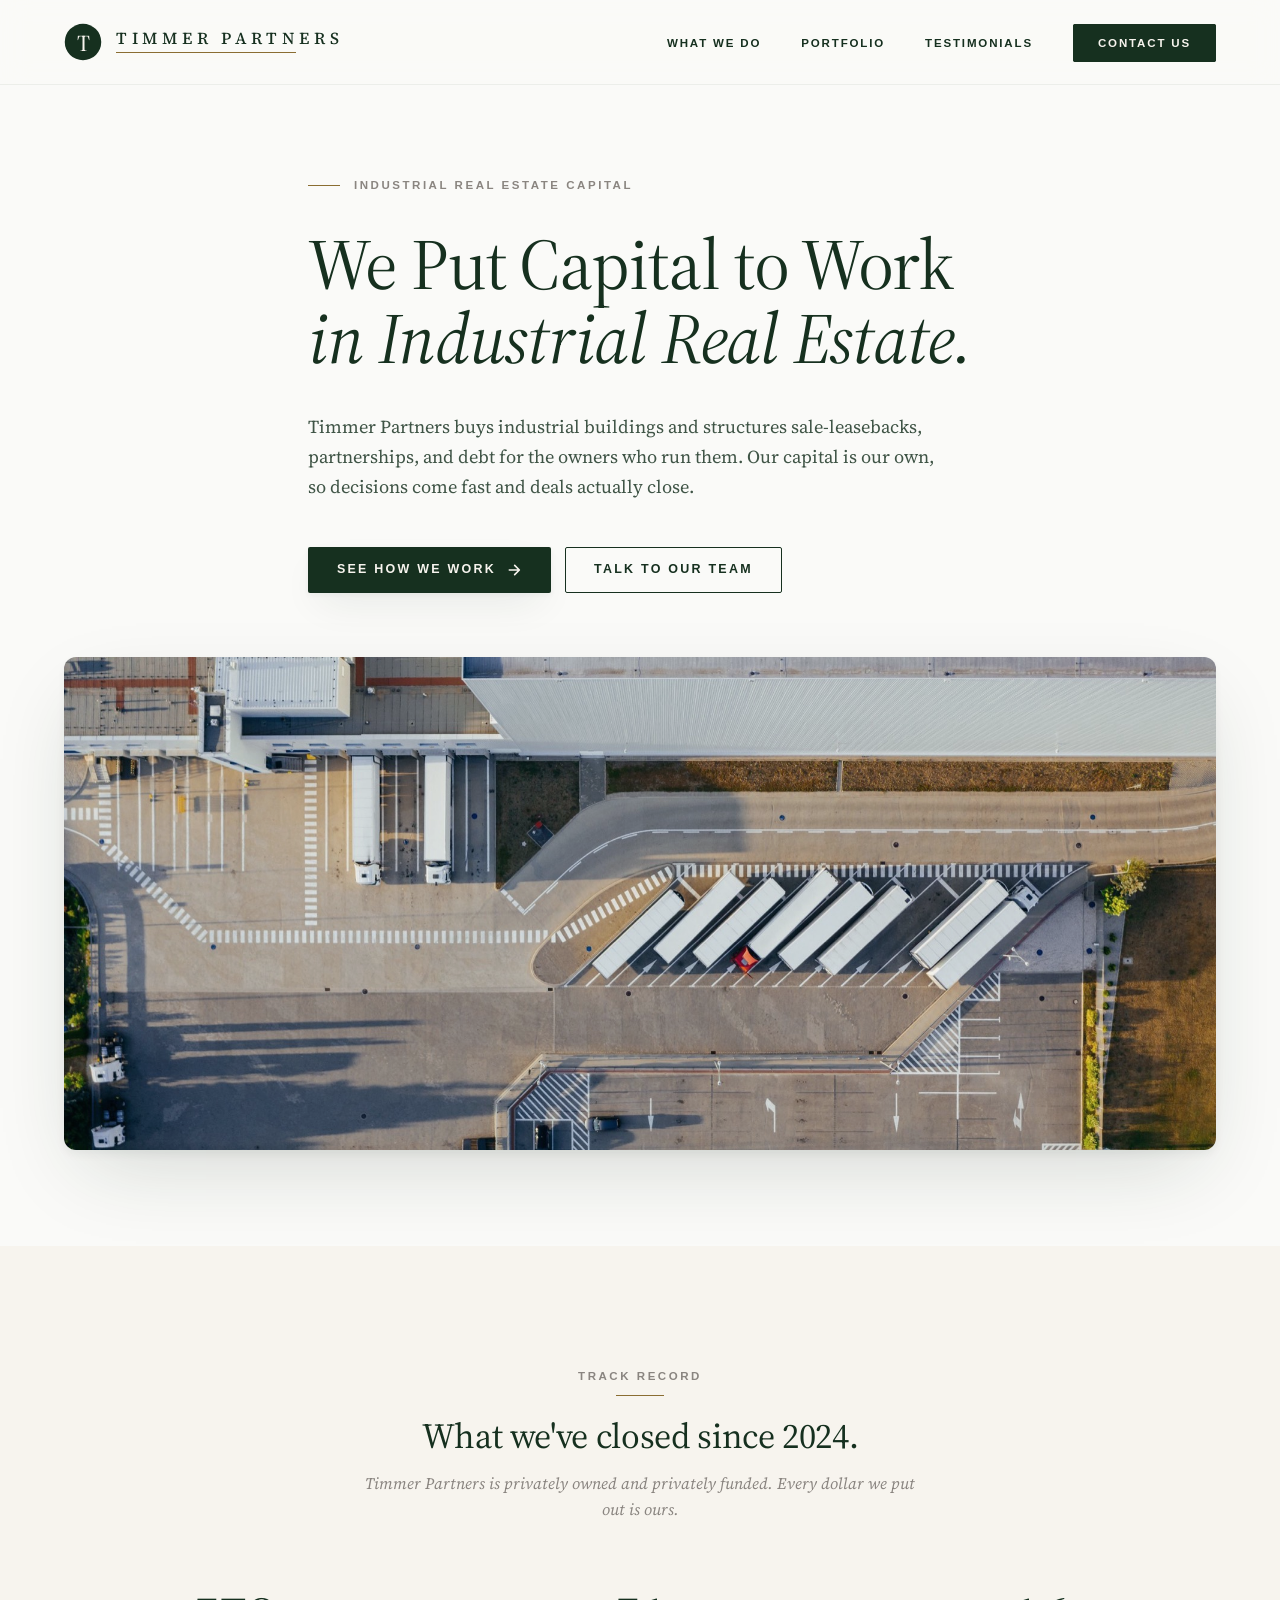
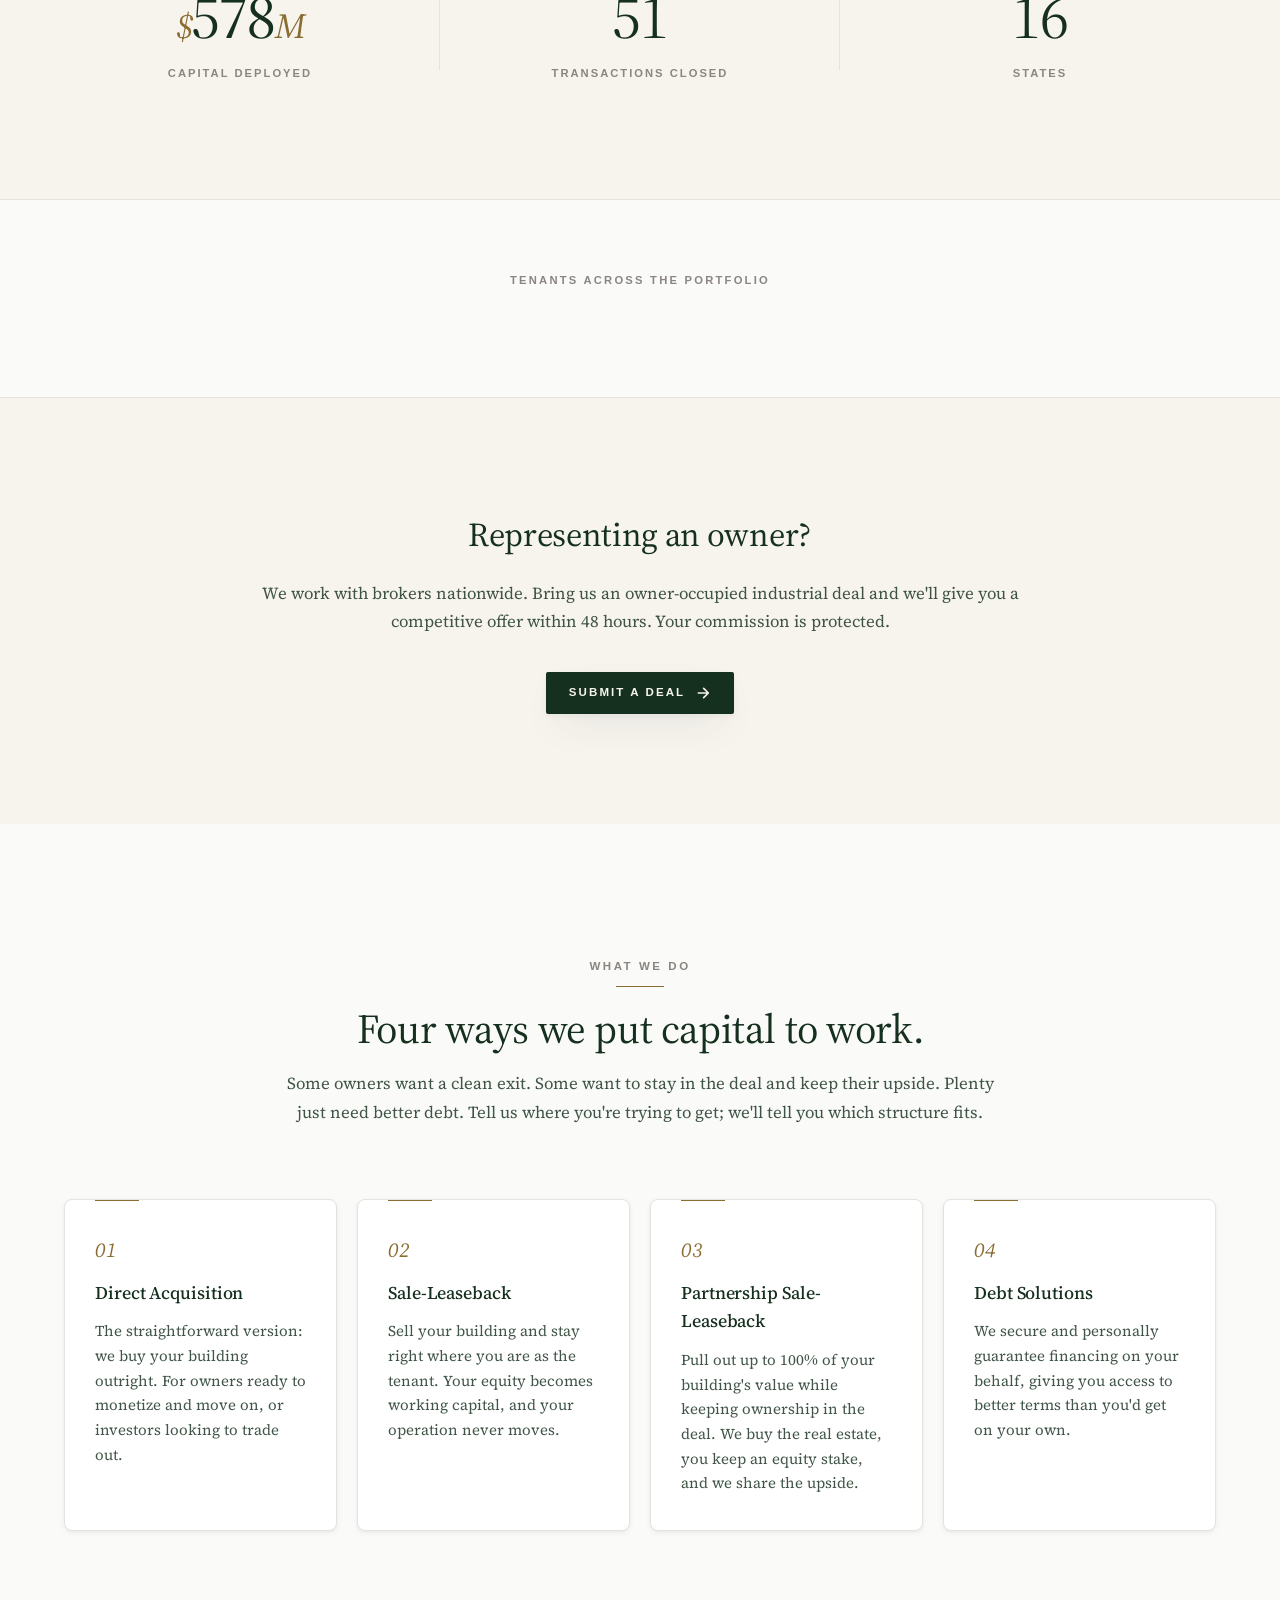
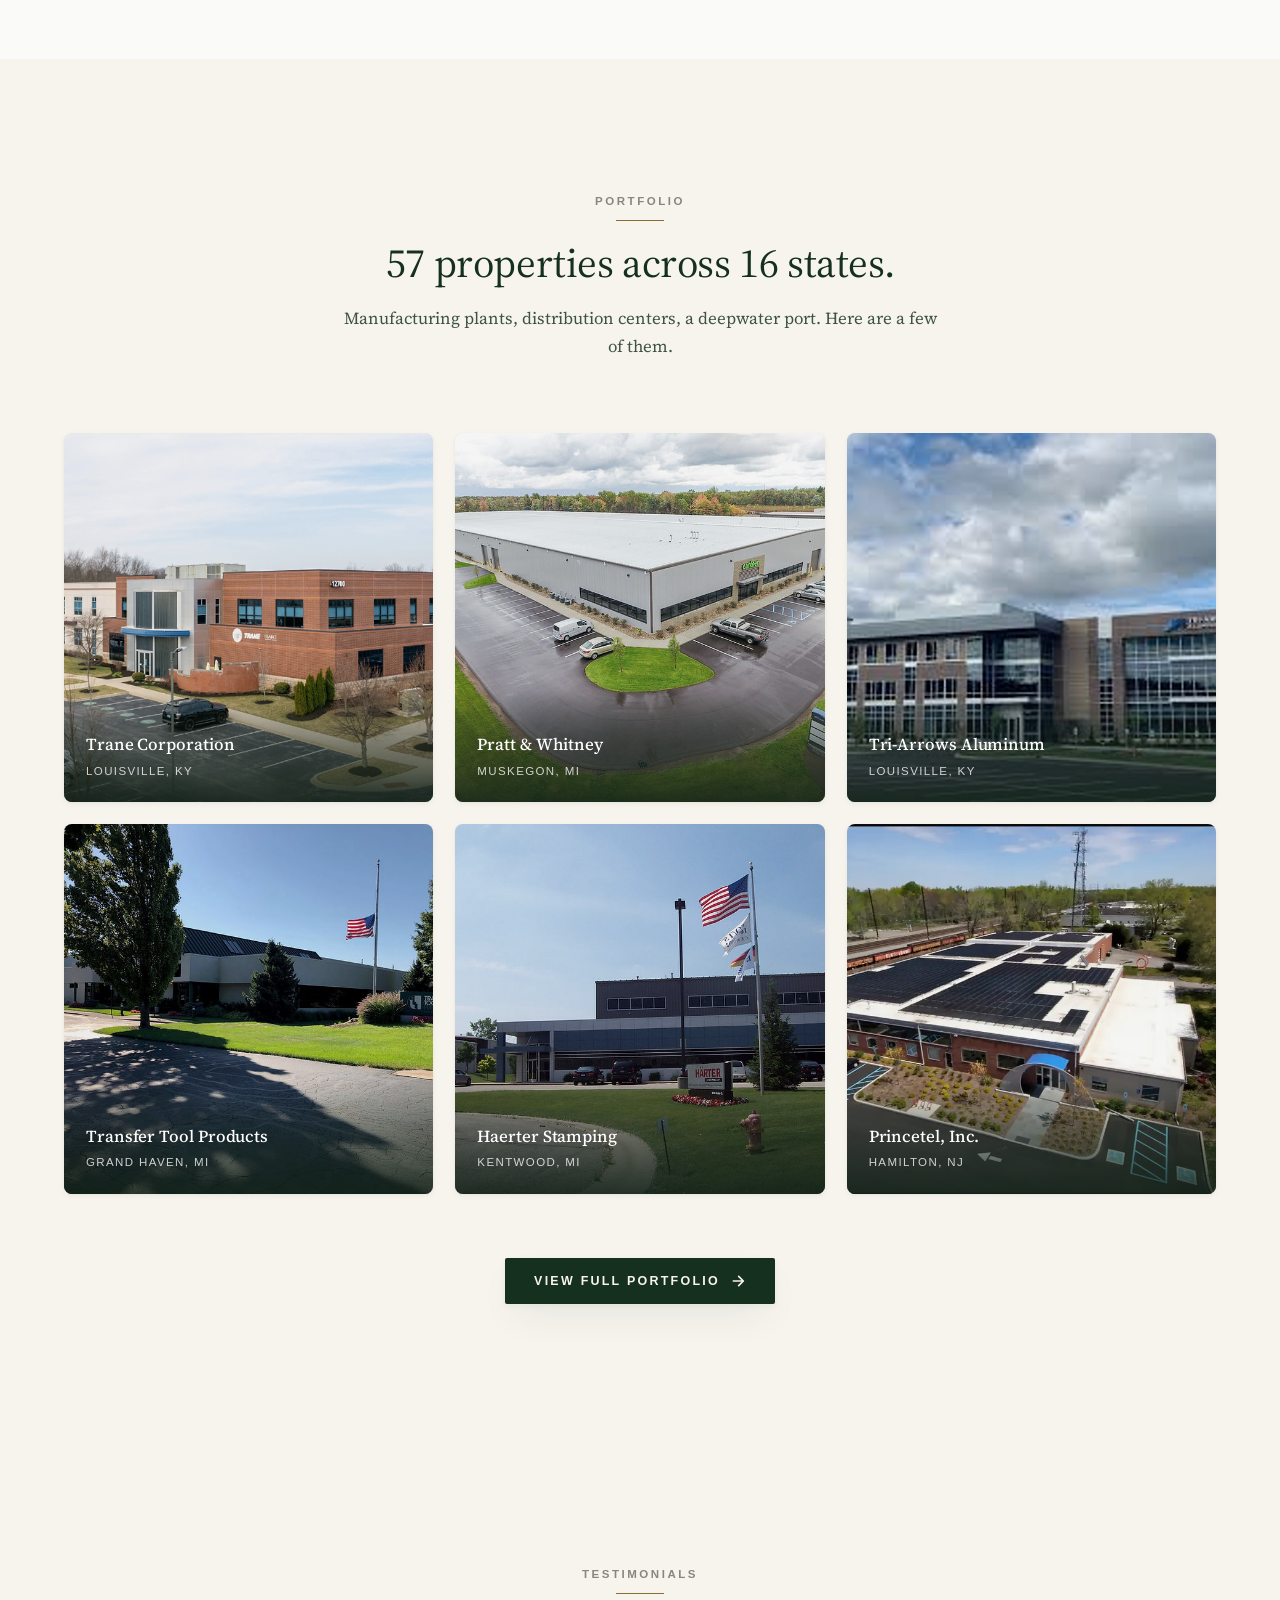
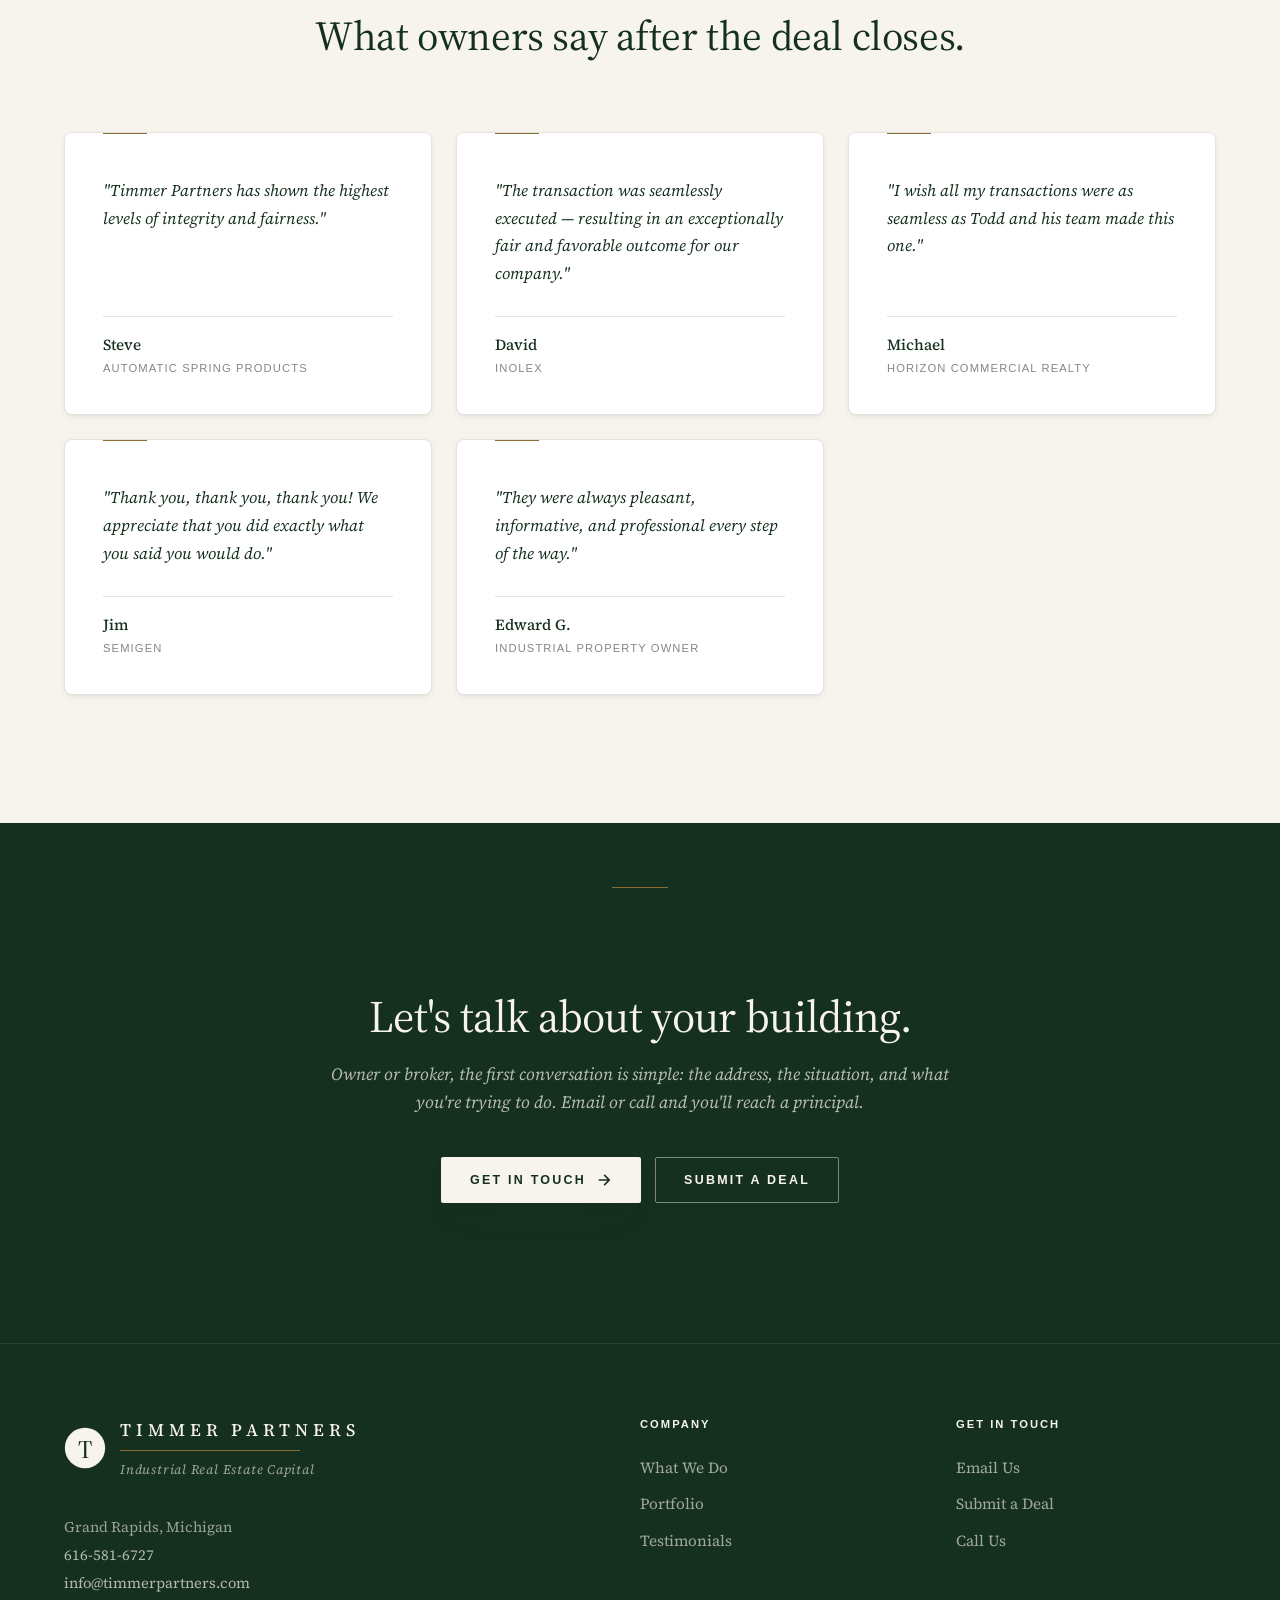
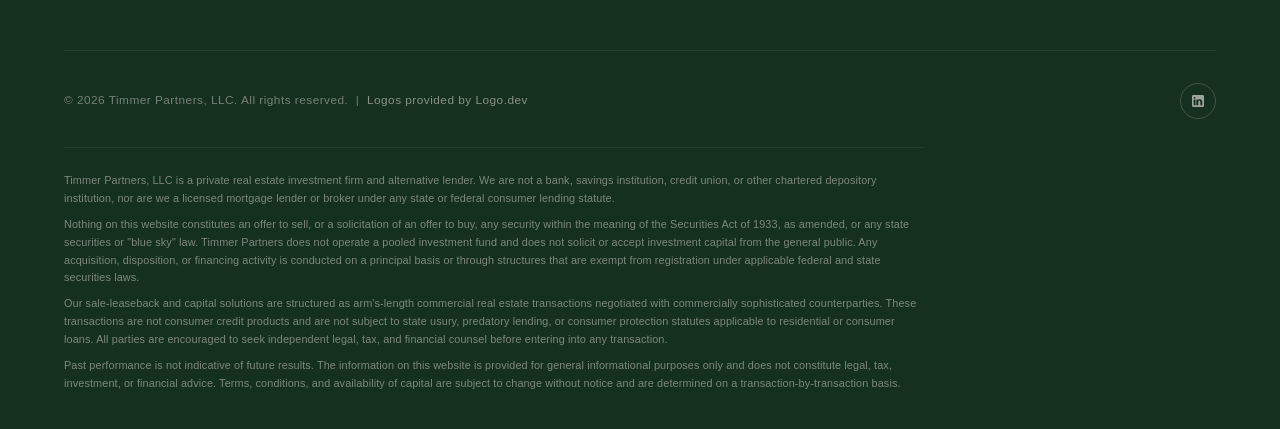
==== index.html @ 4d1634ea "Swap hero to generic aerial logistics photo Replaces the Hutchins property photo (grand-opening ball" ====
<!DOCTYPE html>
<html lang="en">
<head>
    <meta charset="UTF-8">
    <meta name="viewport" content="width=device-width, initial-scale=1.0">
    <title>Timmer Partners | Industrial Real Estate Capital</title>
    <meta name="description" content="Timmer Partners puts capital to work in industrial real estate — acquisitions, sale-leasebacks, partnerships, and debt. $589M deployed across 16 states since 2024.">
    <meta name="theme-color" content="#16301F">

    <!-- Open Graph / Twitter -->
    <meta property="og:type" content="website">
    <meta property="og:url" content="https://timmerpartners.com/">
    <meta property="og:title" content="Timmer Partners | Industrial Real Estate Capital">
    <meta property="og:description" content="Acquisitions, partnerships, debt, and sale-leasebacks. $589M deployed across 52 transactions in 16 states.">
    <meta property="og:image" content="https://timmerpartners.com/hero-industrial.jpg">
    <meta property="og:site_name" content="Timmer Partners">
    <meta name="twitter:card" content="summary_large_image">
    <meta name="twitter:title" content="Timmer Partners | Industrial Real Estate Capital">
    <meta name="twitter:description" content="Acquisitions, partnerships, debt, and sale-leasebacks. $589M deployed across 16 states.">
    <meta name="twitter:image" content="https://timmerpartners.com/hero-industrial.jpg">

    <!-- Favicon -->
    <link rel="icon" type="image/svg+xml" href="brand/brand-favicon.svg">
    <link rel="apple-touch-icon" href="brand/apple-touch-icon.png">

    <!-- Fonts -->
    <link rel="preconnect" href="https://fonts.googleapis.com">
    <link rel="preconnect" href="https://fonts.gstatic.com" crossorigin>
    <link href="https://fonts.googleapis.com/css2?family=Source+Serif+4:ital,opsz,wght@0,8..60,300..700;1,8..60,300..700&display=swap" rel="stylesheet">

    <link rel="stylesheet" href="styles.css?v=2">

    <!-- Schema.org Organization -->
    <script type="application/ld+json">
    {
        "@context": "https://schema.org",
        "@type": "Organization",
        "name": "Timmer Partners",
        "url": "https://timmerpartners.com",
        "logo": "https://timmerpartners.com/brand/brand-primary.svg",
        "description": "Industrial real estate capital — acquisitions, sale-leasebacks, partnerships, and debt. $589M deployed across 16 states since 2024.",
        "address": {
            "@type": "PostalAddress",
            "addressLocality": "Grand Rapids",
            "addressRegion": "MI",
            "addressCountry": "US"
        },
        "telephone": "+1-616-581-6727",
        "email": "info@timmerpartners.com",
        "sameAs": ["https://www.linkedin.com/company/timmer-partners"]
    }
    </script>
</head>
<body>

    <!-- HEADER -->
    <header id="header">
        <nav class="container">
            <a href="index.html" class="logo" aria-label="Timmer Partners home">
                <svg class="logo-mark" viewBox="0 0 100 100" xmlns="http://www.w3.org/2000/svg" aria-hidden="true">
                    <circle cx="50" cy="50" r="48" fill="#16301F"/>
                    <text x="50" y="53" font-family="'Source Serif 4', 'Source Serif Pro', Georgia, serif" font-size="60" font-weight="500" fill="#F7F4EE" text-anchor="middle" dominant-baseline="central">T</text>
                </svg>
                <span class="logo-text">
                    <span class="logo-wordmark">Timmer Partners</span>
                    <span class="logo-hairline"></span>
                </span>
            </a>
            <ul class="nav-links" id="navLinks">
                <li><a href="#solutions">What We Do</a></li>
                <li><a href="portfolio.html">Portfolio</a></li>
                <li><a href="#testimonials">Testimonials</a></li>
                <li><a href="#contact" class="nav-cta">Contact Us</a></li>
            </ul>
            <button class="mobile-toggle" id="mobileToggle" aria-label="Toggle menu" aria-expanded="false">
                <span></span><span></span><span></span>
            </button>
        </nav>
    </header>

    <!-- HERO -->
    <section class="hero">
        <div class="hero-bg">
            <img src="hero-industrial.jpg" alt="" aria-hidden="true">
        </div>
        <div class="container">
            <div class="hero-content">
                <span class="hero-label">Industrial Real Estate Capital</span>
                <h1>We Put Capital to Work<br><span class="accent">in Industrial Real Estate.</span></h1>
                <p>Timmer Partners buys industrial buildings and structures sale-leasebacks, partnerships, and debt for the owners who run them. Our capital is our own, so decisions come fast and deals actually close.</p>
                <div class="hero-buttons">
                    <a href="#solutions" class="btn btn-primary">
                        See How We Work
                        <svg viewBox="0 0 24 24" fill="none" stroke="currentColor" stroke-width="2.5" stroke-linecap="round" stroke-linejoin="round" aria-hidden="true"><path d="M5 12h14M13 5l7 7-7 7"/></svg>
                    </a>
                    <a href="#contact" class="btn btn-ghost-light">Talk to Our Team</a>
                </div>
            </div>
        </div>
    </section>

    <!-- STATS BAR -->
    <section class="stats-bar">
        <div class="container">
            <div class="stats-header">
                <span class="section-label">Track Record</span>
                <h2>What we've closed since 2024.</h2>
                <p class="stats-sub">Timmer Partners is privately owned and privately funded. Every dollar we put out is ours.</p>
            </div>
            <div class="stats-grid">
                <div class="stat-item">
                    <div class="stat-number"><span class="stat-prefix">$</span><span class="counter" data-target="589">0</span><span class="stat-suffix">M</span></div>
                    <div class="stat-label">Capital Deployed</div>
                </div>
                <div class="stat-item">
                    <div class="stat-number"><span class="counter" data-target="52">0</span></div>
                    <div class="stat-label">Transactions Closed</div>
                </div>
                <div class="stat-item">
                    <div class="stat-number"><span class="counter" data-target="16">0</span></div>
                    <div class="stat-label">States</div>
                </div>
            </div>
        </div>
    </section>

    <!-- TENANT MARQUEE -->
    <section class="tenant-marquee" aria-label="Trusted tenants">
        <div class="tenant-marquee-label">Tenants Across the Portfolio</div>
        <div class="tenant-track-wrap">
            <div class="tenant-track">
                <a class="tenant-logo-link" href="portfolio.html?tenant=trane"><img class="tenant-logo" onerror="(this.closest('.tenant-logo-link')||this).style.display='none'" src="https://img.logo.dev/trane.com?token=pk_X-1ZO13GSgeOoUrIuJ6GMQ&size=400&format=png" alt="Trane"></a>
                <a class="tenant-logo-link" href="portfolio.html?tenant=charger-logistics"><img class="tenant-logo" onerror="(this.closest('.tenant-logo-link')||this).style.display='none'" src="https://img.logo.dev/chargerlogistics.com?token=pk_X-1ZO13GSgeOoUrIuJ6GMQ&size=400&format=png" alt="Charger Logistics"></a>
                <a class="tenant-logo-link" href="portfolio.html?tenant=progressive-ae"><img class="tenant-logo" onerror="(this.closest('.tenant-logo-link')||this).style.display='none'" src="https://img.logo.dev/progressiveae.com?token=pk_X-1ZO13GSgeOoUrIuJ6GMQ&size=400&format=png" alt="Progressive AE"></a>
                <a class="tenant-logo-link" href="portfolio.html?tenant=pratt-whitney"><img class="tenant-logo" onerror="(this.closest('.tenant-logo-link')||this).style.display='none'" src="https://img.logo.dev/prattwhitney.com?token=pk_X-1ZO13GSgeOoUrIuJ6GMQ&size=400&format=png" alt="Pratt &amp; Whitney"></a>
                <a class="tenant-logo-link" href="portfolio.html?tenant=kohls"><img class="tenant-logo" onerror="(this.closest('.tenant-logo-link')||this).style.display='none'" src="https://img.logo.dev/kohls.com?token=pk_X-1ZO13GSgeOoUrIuJ6GMQ&size=400&format=png" alt="Kohl's"></a>
                <a class="tenant-logo-link" href="portfolio.html?tenant=aunt-millies"><img class="tenant-logo" onerror="(this.closest('.tenant-logo-link')||this).style.display='none'" src="https://img.logo.dev/auntmillies.com?token=pk_X-1ZO13GSgeOoUrIuJ6GMQ&size=400&format=png" alt="Aunt Millie's"></a>
                <img class="tenant-logo" onerror="(this.closest('.tenant-logo-link')||this).style.display='none'" src="https://img.logo.dev/exide.com?token=pk_X-1ZO13GSgeOoUrIuJ6GMQ&size=400&format=png" alt="Exide Technologies">
                <a class="tenant-logo-link" href="portfolio.html?tenant=tri-arrows-aluminum"><img class="tenant-logo" onerror="(this.closest('.tenant-logo-link')||this).style.display='none'" src="https://img.logo.dev/triarrowsaluminum.com?token=pk_X-1ZO13GSgeOoUrIuJ6GMQ&size=400&format=png" alt="Tri-Arrows Aluminum"></a>
                <a class="tenant-logo-link" href="portfolio.html?tenant=aludyne"><img class="tenant-logo" onerror="(this.closest('.tenant-logo-link')||this).style.display='none'" src="https://img.logo.dev/aludyne.com?token=pk_X-1ZO13GSgeOoUrIuJ6GMQ&size=400&format=png" alt="Aludyne"></a>
                <a class="tenant-logo-link" href="portfolio.html?tenant=superior-foods"><img class="tenant-logo" onerror="(this.closest('.tenant-logo-link')||this).style.display='none'" src="https://img.logo.dev/superiorfoods.com?token=pk_X-1ZO13GSgeOoUrIuJ6GMQ&size=400&format=png" alt="Superior Foods"></a>
                <a class="tenant-logo-link" href="portfolio.html?tenant=colite"><img class="tenant-logo" onerror="(this.closest('.tenant-logo-link')||this).style.display='none'" src="https://img.logo.dev/colite.com?token=pk_X-1ZO13GSgeOoUrIuJ6GMQ&size=400&format=png" alt="Colite"></a>
                <a class="tenant-logo-link" href="portfolio.html?tenant=air-flo"><img class="tenant-logo" onerror="(this.closest('.tenant-logo-link')||this).style.display='none'" src="https://img.logo.dev/airflo.com?token=pk_X-1ZO13GSgeOoUrIuJ6GMQ&size=400&format=png" alt="Air Flo"></a>
                <a class="tenant-logo-link" href="portfolio.html?tenant=geerpres"><img class="tenant-logo" onerror="(this.closest('.tenant-logo-link')||this).style.display='none'" src="https://img.logo.dev/geerpres.com?token=pk_X-1ZO13GSgeOoUrIuJ6GMQ&size=400&format=png" alt="Geerpres"></a>
                <a class="tenant-logo-link" href="portfolio.html?tenant=transcendia"><img class="tenant-logo" onerror="(this.closest('.tenant-logo-link')||this).style.display='none'" src="https://img.logo.dev/transcendia.com?token=pk_X-1ZO13GSgeOoUrIuJ6GMQ&size=400&format=png" alt="Transcendia"></a>
                <a class="tenant-logo-link" href="portfolio.html?tenant=tmf-plastics"><img class="tenant-logo" onerror="(this.closest('.tenant-logo-link')||this).style.display='none'" src="https://img.logo.dev/tmfplastics.com?token=pk_X-1ZO13GSgeOoUrIuJ6GMQ&size=400&format=png" alt="TMF Plastics"></a>
                <!-- Duplicate for seamless loop -->
                <a class="tenant-logo-link" href="portfolio.html?tenant=trane" aria-hidden="true" tabindex="-1"><img class="tenant-logo" onerror="(this.closest('.tenant-logo-link')||this).style.display='none'" src="https://img.logo.dev/trane.com?token=pk_X-1ZO13GSgeOoUrIuJ6GMQ&size=400&format=png" alt=""></a>
                <a class="tenant-logo-link" href="portfolio.html?tenant=charger-logistics" aria-hidden="true" tabindex="-1"><img class="tenant-logo" onerror="(this.closest('.tenant-logo-link')||this).style.display='none'" src="https://img.logo.dev/chargerlogistics.com?token=pk_X-1ZO13GSgeOoUrIuJ6GMQ&size=400&format=png" alt=""></a>
                <a class="tenant-logo-link" href="portfolio.html?tenant=progressive-ae" aria-hidden="true" tabindex="-1"><img class="tenant-logo" onerror="(this.closest('.tenant-logo-link')||this).style.display='none'" src="https://img.logo.dev/progressiveae.com?token=pk_X-1ZO13GSgeOoUrIuJ6GMQ&size=400&format=png" alt=""></a>
                <a class="tenant-logo-link" href="portfolio.html?tenant=pratt-whitney" aria-hidden="true" tabindex="-1"><img class="tenant-logo" onerror="(this.closest('.tenant-logo-link')||this).style.display='none'" src="https://img.logo.dev/prattwhitney.com?token=pk_X-1ZO13GSgeOoUrIuJ6GMQ&size=400&format=png" alt=""></a>
                <a class="tenant-logo-link" href="portfolio.html?tenant=kohls" aria-hidden="true" tabindex="-1"><img class="tenant-logo" onerror="(this.closest('.tenant-logo-link')||this).style.display='none'" src="https://img.logo.dev/kohls.com?token=pk_X-1ZO13GSgeOoUrIuJ6GMQ&size=400&format=png" alt=""></a>
                <a class="tenant-logo-link" href="portfolio.html?tenant=aunt-millies" aria-hidden="true" tabindex="-1"><img class="tenant-logo" onerror="(this.closest('.tenant-logo-link')||this).style.display='none'" src="https://img.logo.dev/auntmillies.com?token=pk_X-1ZO13GSgeOoUrIuJ6GMQ&size=400&format=png" alt=""></a>
                <img class="tenant-logo" onerror="(this.closest('.tenant-logo-link')||this).style.display='none'" src="https://img.logo.dev/exide.com?token=pk_X-1ZO13GSgeOoUrIuJ6GMQ&size=400&format=png" alt="" aria-hidden="true">
                <a class="tenant-logo-link" href="portfolio.html?tenant=tri-arrows-aluminum" aria-hidden="true" tabindex="-1"><img class="tenant-logo" onerror="(this.closest('.tenant-logo-link')||this).style.display='none'" src="https://img.logo.dev/triarrowsaluminum.com?token=pk_X-1ZO13GSgeOoUrIuJ6GMQ&size=400&format=png" alt=""></a>
                <a class="tenant-logo-link" href="portfolio.html?tenant=aludyne" aria-hidden="true" tabindex="-1"><img class="tenant-logo" onerror="(this.closest('.tenant-logo-link')||this).style.display='none'" src="https://img.logo.dev/aludyne.com?token=pk_X-1ZO13GSgeOoUrIuJ6GMQ&size=400&format=png" alt=""></a>
                <a class="tenant-logo-link" href="portfolio.html?tenant=superior-foods" aria-hidden="true" tabindex="-1"><img class="tenant-logo" onerror="(this.closest('.tenant-logo-link')||this).style.display='none'" src="https://img.logo.dev/superiorfoods.com?token=pk_X-1ZO13GSgeOoUrIuJ6GMQ&size=400&format=png" alt=""></a>
                <a class="tenant-logo-link" href="portfolio.html?tenant=colite" aria-hidden="true" tabindex="-1"><img class="tenant-logo" onerror="(this.closest('.tenant-logo-link')||this).style.display='none'" src="https://img.logo.dev/colite.com?token=pk_X-1ZO13GSgeOoUrIuJ6GMQ&size=400&format=png" alt=""></a>
                <a class="tenant-logo-link" href="portfolio.html?tenant=air-flo" aria-hidden="true" tabindex="-1"><img class="tenant-logo" onerror="(this.closest('.tenant-logo-link')||this).style.display='none'" src="https://img.logo.dev/airflo.com?token=pk_X-1ZO13GSgeOoUrIuJ6GMQ&size=400&format=png" alt=""></a>
                <a class="tenant-logo-link" href="portfolio.html?tenant=geerpres" aria-hidden="true" tabindex="-1"><img class="tenant-logo" onerror="(this.closest('.tenant-logo-link')||this).style.display='none'" src="https://img.logo.dev/geerpres.com?token=pk_X-1ZO13GSgeOoUrIuJ6GMQ&size=400&format=png" alt=""></a>
                <a class="tenant-logo-link" href="portfolio.html?tenant=transcendia" aria-hidden="true" tabindex="-1"><img class="tenant-logo" onerror="(this.closest('.tenant-logo-link')||this).style.display='none'" src="https://img.logo.dev/transcendia.com?token=pk_X-1ZO13GSgeOoUrIuJ6GMQ&size=400&format=png" alt=""></a>
                <a class="tenant-logo-link" href="portfolio.html?tenant=tmf-plastics" aria-hidden="true" tabindex="-1"><img class="tenant-logo" onerror="(this.closest('.tenant-logo-link')||this).style.display='none'" src="https://img.logo.dev/tmfplastics.com?token=pk_X-1ZO13GSgeOoUrIuJ6GMQ&size=400&format=png" alt=""></a>
            </div>
        </div>
    </section>

    <!-- BROKER CALLOUT -->
    <section class="broker-callout">
        <div class="container">
            <div class="broker-inner">
                <h2>Representing an owner?</h2>
                <p>We work with brokers nationwide. Bring us an owner-occupied industrial deal and we'll give you a competitive offer within 48 hours. Your commission is protected.</p>
                <a href="#contact" class="btn btn-primary btn-sm">
                    Submit a Deal
                    <svg viewBox="0 0 24 24" fill="none" stroke="currentColor" stroke-width="2.5" stroke-linecap="round" stroke-linejoin="round" aria-hidden="true"><path d="M5 12h14M13 5l7 7-7 7"/></svg>
                </a>
            </div>
        </div>
    </section>

    <!-- CAPITAL SOLUTIONS -->
    <section class="solutions" id="solutions">
        <div class="container">
            <div class="solutions-header">
                <span class="section-label">What We Do</span>
                <h2 class="section-heading">Four ways we put capital to work.</h2>
                <p>Some owners want a clean exit. Some want to stay in the deal and keep their upside. Plenty just need better debt. Tell us where you're trying to get; we'll tell you which structure fits.</p>
            </div>
            <div class="solutions-grid">
                <div class="solution-card">
                    <span class="solution-card-num">01</span>
                    <h3>Direct Acquisition</h3>
                    <p>The straightforward version: we buy your building outright. For owners ready to monetize and move on, or investors looking to trade out.</p>
                </div>
                <div class="solution-card">
                    <span class="solution-card-num">02</span>
                    <h3>Sale-Leaseback</h3>
                    <p>Sell your building and stay right where you are as the tenant. Your equity becomes working capital, and your operation never moves.</p>
                </div>
                <div class="solution-card">
                    <span class="solution-card-num">03</span>
                    <h3>Partnership Sale-Leaseback</h3>
                    <p>Pull out up to 100% of your building's value while keeping ownership in the deal. We buy the real estate, you keep an equity stake, and we share the upside.</p>
                </div>
                <div class="solution-card">
                    <span class="solution-card-num">04</span>
                    <h3>Debt Solutions</h3>
                    <p>We secure and personally guarantee financing on your behalf, giving you access to better terms than you'd get on your own.</p>
                </div>
            </div>
        </div>
    </section>

    <!-- PORTFOLIO PREVIEW -->
    <section class="portfolio" id="portfolio">
        <div class="container">
            <div class="portfolio-header">
                <span class="section-label">Portfolio</span>
                <h2 class="section-heading">57 properties across 16 states.</h2>
                <p>Manufacturing plants, distribution centers, a deepwater port. Here are a few of them.</p>
            </div>
            <div class="portfolio-grid">
                <div class="portfolio-card">
                    <img src="photos/trane.jpg" alt="Trane Corporation - Louisville, KY" loading="lazy">
                    <div class="portfolio-card-overlay">
                        <div class="portfolio-card-tenant">Trane Corporation</div>
                        <div class="portfolio-card-location">Louisville, KY</div>
                    </div>
                </div>
                <div class="portfolio-card">
                    <img src="photos/pratt-whitney.jpg" alt="Pratt & Whitney - Muskegon, MI" loading="lazy">
                    <div class="portfolio-card-overlay">
                        <div class="portfolio-card-tenant">Pratt &amp; Whitney</div>
                        <div class="portfolio-card-location">Muskegon, MI</div>
                    </div>
                </div>
                <div class="portfolio-card">
                    <img src="photos/tri-arrows-aluminum.jpg" alt="Tri-Arrows Aluminum - Louisville, KY" loading="lazy">
                    <div class="portfolio-card-overlay">
                        <div class="portfolio-card-tenant">Tri-Arrows Aluminum</div>
                        <div class="portfolio-card-location">Louisville, KY</div>
                    </div>
                </div>
                <div class="portfolio-card">
                    <img src="photos/transfer-tool.jpg" alt="Transfer Tool Products - Grand Haven, MI" loading="lazy">
                    <div class="portfolio-card-overlay">
                        <div class="portfolio-card-tenant">Transfer Tool Products</div>
                        <div class="portfolio-card-location">Grand Haven, MI</div>
                    </div>
                </div>
                <div class="portfolio-card">
                    <img src="photos/haerter.jpg" alt="Haerter Stamping - Kentwood, MI" loading="lazy">
                    <div class="portfolio-card-overlay">
                        <div class="portfolio-card-tenant">Haerter Stamping</div>
                        <div class="portfolio-card-location">Kentwood, MI</div>
                    </div>
                </div>
                <div class="portfolio-card">
                    <img src="photos/princetel.jpg" alt="Princetel - Hamilton, NJ" loading="lazy">
                    <div class="portfolio-card-overlay">
                        <div class="portfolio-card-tenant">Princetel, Inc.</div>
                        <div class="portfolio-card-location">Hamilton, NJ</div>
                    </div>
                </div>
            </div>
            <div class="portfolio-cta">
                <a href="portfolio.html" class="btn btn-dark">
                    View Full Portfolio
                    <svg viewBox="0 0 24 24" fill="none" stroke="currentColor" stroke-width="2.5" stroke-linecap="round" stroke-linejoin="round" aria-hidden="true"><path d="M5 12h14M13 5l7 7-7 7"/></svg>
                </a>
            </div>
        </div>
    </section>

    <!-- TESTIMONIALS -->
    <section class="testimonials" id="testimonials">
        <div class="container">
            <div class="testimonials-header">
                <span class="section-label">Testimonials</span>
                <h2 class="section-heading">What owners say after the deal closes.</h2>
            </div>
            <div class="testimonials-grid">
                <div class="testimonial-card">
                    <p class="testimonial-quote">"Timmer Partners has shown the highest levels of integrity and fairness."</p>
                    <div class="testimonial-author">
                        <div class="testimonial-name">Steve</div>
                        <div class="testimonial-company">Automatic Spring Products</div>
                    </div>
                </div>
                <div class="testimonial-card">
                    <p class="testimonial-quote">"The transaction was seamlessly executed &mdash; resulting in an exceptionally fair and favorable outcome for our company."</p>
                    <div class="testimonial-author">
                        <div class="testimonial-name">David</div>
                        <div class="testimonial-company">Inolex</div>
                    </div>
                </div>
                <div class="testimonial-card">
                    <p class="testimonial-quote">"I wish all my transactions were as seamless as Todd and his team made this one."</p>
                    <div class="testimonial-author">
                        <div class="testimonial-name">Michael</div>
                        <div class="testimonial-company">Horizon Commercial Realty</div>
                    </div>
                </div>
                <div class="testimonial-card">
                    <p class="testimonial-quote">"Thank you, thank you, thank you! We appreciate that you did exactly what you said you would do."</p>
                    <div class="testimonial-author">
                        <div class="testimonial-name">Jim</div>
                        <div class="testimonial-company">Semigen</div>
                    </div>
                </div>
                <div class="testimonial-card">
                    <p class="testimonial-quote">"They were always pleasant, informative, and professional every step of the way."</p>
                    <div class="testimonial-author">
                        <div class="testimonial-name">Edward G.</div>
                        <div class="testimonial-company">Industrial Property Owner</div>
                    </div>
                </div>
            </div>
        </div>
    </section>

    <!-- FOOTER CTA -->
    <section class="footer-cta" id="contact">
        <div class="container">
            <h2>Let's talk about your building.</h2>
            <p>Owner or broker, the first conversation is simple: the address, the situation, and what you're trying to do. Email or call and you'll reach a principal.</p>
            <div class="footer-cta-buttons">
                <a href="mailto:info@timmerpartners.com" class="btn btn-white">
                    Get in Touch
                    <svg viewBox="0 0 24 24" fill="none" stroke="currentColor" stroke-width="2.5" stroke-linecap="round" stroke-linejoin="round" aria-hidden="true"><path d="M5 12h14M13 5l7 7-7 7"/></svg>
                </a>
                <a href="mailto:info@timmerpartners.com?subject=Deal%20Submission" class="btn btn-outline-white">Submit a Deal</a>
            </div>
        </div>
    </section>

    <!-- FOOTER -->
    <footer>
        <div class="container">
            <div class="footer-grid">
                <div class="footer-left">
                    <div class="footer-logo" aria-label="Timmer Partners">
                        <svg class="footer-logo-mark" viewBox="0 0 100 100" xmlns="http://www.w3.org/2000/svg" aria-hidden="true">
                            <circle cx="50" cy="50" r="48" fill="#F7F4EE"/>
                            <text x="50" y="53" font-family="'Source Serif 4', 'Source Serif Pro', Georgia, serif" font-size="60" font-weight="500" fill="#16301F" text-anchor="middle" dominant-baseline="central">T</text>
                        </svg>
                        <div class="footer-logo-text">
                            <span class="footer-logo-wordmark">Timmer Partners</span>
                            <span class="footer-logo-hairline"></span>
                            <span class="footer-logo-tagline">Industrial Real Estate Capital</span>
                        </div>
                    </div>
                    <p>
                        Grand Rapids, Michigan<br>
                        <a href="tel:6165816727">616-581-6727</a><br>
                        <a href="mailto:info@timmerpartners.com">info@timmerpartners.com</a>
                    </p>
                </div>
                <div class="footer-col">
                    <h4>Company</h4>
                    <ul class="footer-links">
                        <li><a href="#solutions">What We Do</a></li>
                        <li><a href="portfolio.html">Portfolio</a></li>
                        <li><a href="#testimonials">Testimonials</a></li>
                    </ul>
                </div>
                <div class="footer-col">
                    <h4>Get in Touch</h4>
                    <ul class="footer-links">
                        <li><a href="mailto:info@timmerpartners.com">Email Us</a></li>
                        <li><a href="mailto:info@timmerpartners.com?subject=Deal%20Submission">Submit a Deal</a></li>
                        <li><a href="tel:6165816727">Call Us</a></li>
                    </ul>
                </div>
            </div>
            <div class="footer-bottom">
                <div>&copy; 2026 Timmer Partners, LLC. All rights reserved. &nbsp;|&nbsp; <a href="https://logo.dev" target="_blank" rel="noopener">Logos provided by Logo.dev</a></div>
                <div class="footer-social">
                    <a href="https://www.linkedin.com/company/timmer-partners" target="_blank" rel="noopener" aria-label="LinkedIn">
                        <svg viewBox="0 0 24 24" fill="currentColor" aria-hidden="true"><path d="M19 3a2 2 0 0 1 2 2v14a2 2 0 0 1-2 2H5a2 2 0 0 1-2-2V5a2 2 0 0 1 2-2h14zM8.339 18.337V9.725h-2.86v8.612h2.86zM6.91 8.546c.916 0 1.488-.607 1.488-1.366-.018-.776-.572-1.366-1.471-1.366-.898 0-1.487.59-1.487 1.366 0 .76.572 1.366 1.453 1.366h.017zm11.428 9.79V13.4c0-2.642-1.41-3.872-3.291-3.872-1.518 0-2.198.835-2.578 1.421v-1.221h-2.86c.038.807 0 8.612 0 8.612h2.86v-4.81c0-.257.018-.514.094-.698.207-.514.677-1.045 1.467-1.045 1.034 0 1.448.788 1.448 1.945v4.608h2.86z"/></svg>
                    </a>
                </div>
            </div>
            <div class="footer-disclosures">
                <p>Timmer Partners, LLC is a private real estate investment firm and alternative lender. We are not a bank, savings institution, credit union, or other chartered depository institution, nor are we a licensed mortgage lender or broker under any state or federal consumer lending statute.</p>
                <p>Nothing on this website constitutes an offer to sell, or a solicitation of an offer to buy, any security within the meaning of the Securities Act of 1933, as amended, or any state securities or "blue sky" law. Timmer Partners does not operate a pooled investment fund and does not solicit or accept investment capital from the general public. Any acquisition, disposition, or financing activity is conducted on a principal basis or through structures that are exempt from registration under applicable federal and state securities laws.</p>
                <p>Our sale-leaseback and capital solutions are structured as arm's-length commercial real estate transactions negotiated with commercially sophisticated counterparties. These transactions are not consumer credit products and are not subject to state usury, predatory lending, or consumer protection statutes applicable to residential or consumer loans. All parties are encouraged to seek independent legal, tax, and financial counsel before entering into any transaction.</p>
                <p>Past performance is not indicative of future results. The information on this website is provided for general informational purposes only and does not constitute legal, tax, investment, or financial advice. Terms, conditions, and availability of capital are subject to change without notice and are determined on a transaction-by-transaction basis.</p>
            </div>
        </div>
    </footer>

    <script>
        // Header scroll effect
        const header = document.getElementById('header');
        window.addEventListener('scroll', () => {
            header.classList.toggle('scrolled', window.scrollY > 50);
        });

        // Mobile menu toggle
        const mobileToggle = document.getElementById('mobileToggle');
        const navLinks = document.getElementById('navLinks');
        mobileToggle.addEventListener('click', () => {
            const isOpen = navLinks.classList.toggle('active');
            mobileToggle.setAttribute('aria-expanded', String(isOpen));
        });
        document.querySelectorAll('.nav-links a').forEach(link => {
            link.addEventListener('click', () => {
                navLinks.classList.remove('active');
                mobileToggle.setAttribute('aria-expanded', 'false');
            });
        });

        // Animated counters
        const reduceMotion = window.matchMedia('(prefers-reduced-motion: reduce)').matches;
        const counterObserver = new IntersectionObserver((entries) => {
            entries.forEach(entry => {
                if (!entry.isIntersecting) return;
                const el = entry.target;
                const target = parseInt(el.dataset.target, 10);
                if (reduceMotion) {
                    el.textContent = target;
                } else {
                    const duration = 1600;
                    const start = performance.now();
                    const tick = (now) => {
                        const t = Math.min(1, (now - start) / duration);
                        const eased = 1 - Math.pow(1 - t, 3);
                        el.textContent = Math.round(eased * target);
                        if (t < 1) requestAnimationFrame(tick);
                    };
                    requestAnimationFrame(tick);
                }
                counterObserver.unobserve(el);
            });
        }, { threshold: 0.4 });
        document.querySelectorAll('.counter').forEach(el => counterObserver.observe(el));
    </script>

</body>
</html>
---- styles.css ----
/* ==========================================================================
   Timmer Partners — shared styles
   Brand system: Forest · Warm White · Bronze · Warm Gray
   Typography: Source Serif 4
   ========================================================================== */

/* ---------- Design tokens ---------- */
:root {
    /* Brand palette — forest, warm white, bronze, warm gray */
    --forest:      #16301F;
    --forest-2:    #1F4029;
    --forest-deep: #0E2015;
    --ink:         #14251D;
    --warm-white:  #F7F4EE;
    --paper:       #FAFAF8;
    --cream:       #EEE9DC;
    --bronze:      #8A6D32;
    --bronze-soft: rgba(138, 109, 50, 0.14);
    --bronze-border: rgba(138, 109, 50, 0.30);
    --warm-gray:   #8A8580;
    --warm-gray-2: #6E6963;

    /* Semantic aliases — keeps the rest of the rules readable */
    --bg:          var(--paper);
    --bg-subtle:   var(--warm-white);
    --bg-cream:    var(--warm-white);
    --ivory:       var(--warm-white);
    --text-1:      var(--forest);
    --text-2:      rgba(22, 48, 31, 0.82);
    --text-3:      var(--warm-gray);
    --text-faint:  rgba(138, 133, 128, 0.72);
    --border:      #E5E3DF;
    --border-strong: #D6D2CA;

    /* Legacy aliases — any residual reference still resolves */
    --brass:       var(--bronze);
    --brass-soft:  var(--bronze-soft);
    --brass-border: var(--bronze-border);
    --stone:       var(--paper);
    --stone-2:     var(--warm-white);
    --stone-3:     var(--cream);
    --ink-2:       var(--forest-2);
    --muted:       var(--warm-gray);
    --slate:       var(--bronze);
    --slate-deep:  #6F5828;
    --slate-soft:  var(--bronze-soft);
    --slate-border: var(--bronze-border);
    --gold:        var(--bronze);
    --gold-hover:  #6F5828;
    --gold-soft:   var(--bronze-soft);
    --gold-border: var(--bronze-border);
    --navy:        var(--forest);
    --navy-deep:   var(--forest-deep);
    --navy-light:  var(--forest-2);

    /* Radii */
    --radius-sm: 8px;
    --radius:    12px;
    --radius-lg: 14px;
    --radius-xl: 18px;

    /* Shadows — soft, layered, forest-tinted */
    --shadow-sm:   0 1px 2px rgba(22, 48, 31, 0.04), 0 2px 6px rgba(22, 48, 31, 0.05);
    --shadow:      0 2px 6px rgba(22, 48, 31, 0.05), 0 16px 40px -12px rgba(22, 48, 31, 0.12);
    --shadow-lg:   0 4px 10px rgba(22, 48, 31, 0.06), 0 30px 80px -20px rgba(22, 48, 31, 0.18);
    --shadow-gold: var(--shadow);

    /* Motion */
    --ease:   cubic-bezier(0.22, 1, 0.36, 1);
    --t-fast: 220ms var(--ease);
    --t-med:  320ms var(--ease);
    --t-slow: 600ms var(--ease);

    /* Layout */
    --container: 1200px;
    --space-section:       clamp(88px, 10vw, 140px);
    --space-section-tight: clamp(64px, 7vw, 100px);

    /* Type stack — Source Serif 4 */
    --font-serif: 'Source Serif 4', 'Source Serif Pro', Georgia, 'Times New Roman', serif;
    --font-sans-ui: -apple-system, BlinkMacSystemFont, 'Segoe UI', 'Helvetica Neue', sans-serif;
}

/* ---------- Reset ---------- */
*, *::before, *::after { margin: 0; padding: 0; box-sizing: border-box; }
html { scroll-behavior: smooth; font-size: 16px; -webkit-text-size-adjust: 100%; }
body {
    font-family: var(--font-serif);
    color: var(--forest);
    line-height: 1.6;
    background: var(--paper);
    font-weight: 400;
    -webkit-font-smoothing: antialiased;
    -moz-osx-font-smoothing: grayscale;
    text-rendering: optimizeLegibility;
}
img, svg { max-width: 100%; display: block; }
a { text-decoration: none; color: inherit; }
button { font: inherit; cursor: pointer; }

/* ---------- Utilities ---------- */
.container { max-width: var(--container); margin: 0 auto; padding: 0 24px; }

.section-label {
    display: inline-flex;
    align-items: center;
    gap: 14px;
    font-family: var(--font-sans-ui);
    font-size: 0.72rem;
    font-weight: 600;
    letter-spacing: 0.22em;
    text-transform: uppercase;
    color: var(--warm-gray);
    margin-bottom: 20px;
}
.section-label::before {
    content: "";
    width: 32px;
    height: 1px;
    background: var(--brass);
}

.section-heading {
    font-family: var(--font-serif);
    font-size: clamp(1.9rem, 3.2vw, 2.6rem);
    font-weight: 400;
    line-height: 1.12;
    letter-spacing: -0.01em;
    margin-bottom: 18px;
    color: var(--forest);
}

.section-sub {
    font-size: 1.02rem;
    color: var(--text-2);
    line-height: 1.65;
    max-width: 680px;
}

.text-center { text-align: center; }
.mx-auto { margin-left: auto; margin-right: auto; }

/* Center-aligned section labels (inside text-align:center blocks) get their
   hairline centered beneath the label for a more formal presentation. */
.text-center .section-label,
.solutions-header .section-label,
.portfolio-header .section-label,
.stats-header .section-label,
.how-header .section-label,
.testimonials-header .section-label,
.portfolio-hero .section-label {
    flex-direction: column;
    gap: 10px;
}
.text-center .section-label::before,
.solutions-header .section-label::before,
.portfolio-header .section-label::before,
.stats-header .section-label::before,
.how-header .section-label::before,
.testimonials-header .section-label::before,
.portfolio-hero .section-label::before {
    display: block;
    order: 2;
    width: 48px;
}

/* ---------- Buttons ---------- */
.btn {
    display: inline-flex;
    align-items: center;
    gap: 10px;
    padding: 14px 28px;
    border-radius: 2px;
    font-family: var(--font-sans-ui);
    font-size: 0.78rem;
    font-weight: 600;
    letter-spacing: 0.18em;
    text-transform: uppercase;
    border: 1px solid transparent;
    transition: transform var(--t-fast), background var(--t-fast),
                box-shadow var(--t-fast), border-color var(--t-fast), color var(--t-fast);
    cursor: pointer;
    line-height: 1;
    white-space: nowrap;
}
.btn svg { width: 16px; height: 16px; flex-shrink: 0; transition: transform var(--t-fast); }
.btn:hover { transform: translateY(-1px); }
.btn:hover svg { transform: translateX(3px); }

.btn-primary {
    background: var(--forest);
    color: var(--warm-white);
    box-shadow: var(--shadow);
}
.btn-primary:hover {
    background: var(--forest-2);
    box-shadow: var(--shadow-lg);
}

.btn-ghost-light {
    background: transparent;
    color: var(--forest);
    border-color: var(--forest);
}
.btn-ghost-light:hover {
    background: var(--forest);
    color: var(--warm-white);
}

.btn-dark {
    background: var(--forest);
    color: var(--warm-white);
    box-shadow: var(--shadow);
}
.btn-dark:hover {
    background: var(--forest-2);
    box-shadow: var(--shadow-lg);
}

.btn-white {
    background: var(--warm-white);
    color: var(--forest);
    box-shadow: var(--shadow);
}
.btn-white:hover {
    background: #ffffff;
    box-shadow: var(--shadow-lg);
}

.btn-outline-white {
    background: transparent;
    color: var(--warm-white);
    border-color: rgba(247, 244, 238, 0.45);
}
.btn-outline-white:hover {
    border-color: var(--warm-white);
    background: rgba(247, 244, 238, 0.08);
}

/* Compact button variant */
.btn-sm { padding: 12px 22px; font-size: 0.72rem; }

/* ---------- Header / Nav ---------- */
header {
    position: fixed;
    top: 0; left: 0; right: 0;
    z-index: 1000;
    background: rgba(250, 250, 248, 0.88);
    backdrop-filter: saturate(160%) blur(14px);
    -webkit-backdrop-filter: saturate(160%) blur(14px);
    border-bottom: 1px solid rgba(22, 48, 31, 0.06);
    transition: box-shadow var(--t-med), background var(--t-med);
}
header.scrolled {
    background: rgba(247, 244, 238, 0.96);
    box-shadow: 0 1px 2px rgba(22, 48, 31, 0.04), 0 10px 30px -10px rgba(22, 48, 31, 0.14);
}
nav {
    display: flex;
    align-items: center;
    justify-content: space-between;
    height: 84px;
}

/* Circle-T mark + wordmark lockup */
.logo {
    display: inline-flex;
    align-items: center;
    gap: 14px;
    line-height: 1;
    transition: opacity var(--t-fast);
}
.logo:hover { opacity: 0.85; }
.logo-mark {
    width: 38px;
    height: 38px;
    flex-shrink: 0;
    display: block;
}
.logo-text {
    display: inline-flex;
    flex-direction: column;
    align-items: flex-start;
    gap: 4px;
}
.logo-wordmark {
    font-family: var(--font-serif);
    font-size: 1.05rem;
    font-weight: 500;
    letter-spacing: 0.28em;
    color: var(--forest);
    text-transform: uppercase;
}
.logo-hairline {
    display: block;
    width: 100%;
    max-width: 180px;
    height: 1px;
    background: var(--bronze);
}
/* Legacy fallback for .logo-img if any slip through */
.logo-img { height: 36px; width: auto; }

.nav-links {
    display: flex;
    align-items: center;
    gap: 40px;
    list-style: none;
}
.nav-links a {
    font-family: var(--font-sans-ui);
    font-size: 0.72rem;
    font-weight: 600;
    letter-spacing: 0.16em;
    text-transform: uppercase;
    color: var(--forest);
    transition: color var(--t-fast);
    position: relative;
}
.nav-links a:hover { color: var(--brass); }
.nav-links a:not(.nav-cta)::after {
    content: '';
    position: absolute;
    bottom: -8px; left: 0;
    width: 0; height: 1px;
    background: var(--brass);
    transition: width var(--t-med);
}
.nav-links a:not(.nav-cta):hover::after { width: 100%; }

.nav-cta {
    background: var(--forest);
    color: var(--warm-white) !important;
    padding: 12px 24px;
    border-radius: 2px;
    font-weight: 600;
    font-size: 0.72rem;
    letter-spacing: 0.16em;
    border: 1px solid var(--forest);
    transition: background var(--t-fast), transform var(--t-fast), box-shadow var(--t-fast);
}
.nav-cta:hover {
    background: var(--forest-2);
    transform: translateY(-1px);
    box-shadow: var(--shadow);
}
.nav-cta::after { display: none !important; }

.mobile-toggle {
    display: none;
    background: none;
    border: none;
    padding: 8px;
}
.mobile-toggle span {
    display: block;
    width: 24px;
    height: 2px;
    background: var(--forest);
    margin: 6px 0;
    transition: var(--t-fast);
}

/* ---------- Hero (homepage) ---------- */
.hero {
    position: relative;
    overflow: hidden;
    min-height: 0;
    display: flex;
    flex-direction: column;
    padding: 168px 0 96px;
    background: var(--paper);
    isolation: auto;
}
.hero > .container { order: 1; position: relative; z-index: 1; }
.hero-bg {
    order: 2;
    position: relative;
    inset: auto;
    z-index: 0;
    width: 100%;
    max-width: var(--container);
    margin: 64px auto 0;
    padding: 0 24px;
    box-sizing: border-box;
}
.hero-bg::after { content: none !important; display: none !important; }
.hero-bg img {
    width: 100%;
    aspect-ratio: 21 / 9;
    object-fit: cover;
    border-radius: var(--radius);
    box-shadow: var(--shadow-lg);
    filter: saturate(0.88) brightness(0.96);
    animation: none !important;
    transform: none !important;
}
.hero-content {
    max-width: 920px;
    position: relative;
    z-index: 1;
    padding: 0;
}
.hero-label {
    display: inline-flex;
    align-items: center;
    gap: 14px;
    font-family: var(--font-sans-ui);
    font-size: 0.72rem;
    font-weight: 600;
    letter-spacing: 0.22em;
    text-transform: uppercase;
    color: var(--warm-gray);
    margin-bottom: 32px;
    padding: 0;
    border: none;
    border-radius: 0;
    background: transparent;
    backdrop-filter: none;
    -webkit-backdrop-filter: none;
}
.hero-label::before {
    content: '';
    width: 32px;
    height: 1px;
    border-radius: 0;
    background: var(--brass);
    box-shadow: none;
}
.hero h1 {
    font-family: var(--font-serif);
    font-size: clamp(2.6rem, 5.6vw, 4.8rem);
    font-weight: 400;
    line-height: 1.04;
    letter-spacing: -0.015em;
    margin-bottom: 36px;
    color: var(--forest);
}
.hero h1 .accent {
    color: var(--forest);
    font-style: italic;
    font-weight: 400;
    display: inline;
}
.hero p {
    font-family: var(--font-serif);
    font-size: 1.14rem;
    color: var(--text-2);
    line-height: 1.66;
    margin-bottom: 44px;
    max-width: 640px;
    font-weight: 400;
}
.hero-buttons { display: flex; gap: 14px; flex-wrap: wrap; }

/* ---------- Stats bar ---------- */
.stats-bar {
    padding: clamp(80px, 9vw, 120px) 0;
    background: var(--warm-white);
    color: var(--forest);
    position: relative;
    overflow: hidden;
}
.stats-bar::before { content: none; }
.stats-header {
    text-align: center;
    margin-bottom: 64px;
    position: relative;
}
.stats-header .section-label { color: var(--warm-gray); }
.stats-header h2 {
    font-family: var(--font-serif);
    font-size: clamp(1.7rem, 2.8vw, 2.2rem);
    font-weight: 400;
    color: var(--forest);
    max-width: 680px;
    margin: 0 auto;
    line-height: 1.18;
    letter-spacing: -0.01em;
}
.stats-sub {
    font-family: var(--font-serif);
    font-size: 1rem;
    font-style: italic;
    color: var(--warm-gray);
    max-width: 560px;
    margin: 14px auto 0;
    line-height: 1.6;
}
.stats-grid {
    display: grid;
    grid-template-columns: repeat(3, 1fr);
    gap: 48px;
    text-align: center;
    position: relative;
}
.stat-item { position: relative; }
.stat-item:not(:last-child)::after {
    content: '';
    position: absolute;
    top: 14%; bottom: 14%;
    right: -24px;
    width: 1px;
    background: var(--border);
}
.stat-number {
    font-family: var(--font-serif);
    font-size: clamp(2.8rem, 5.2vw, 3.8rem);
    font-weight: 400;
    letter-spacing: -0.02em;
    line-height: 1;
    margin-bottom: 18px;
    color: var(--forest);
    font-variant-numeric: tabular-nums;
}
.stat-number .stat-prefix,
.stat-number .stat-suffix {
    color: var(--brass);
    font-weight: 400;
    font-size: 0.58em;
    font-style: italic;
}
.stat-label {
    font-family: var(--font-sans-ui);
    font-size: 0.7rem;
    font-weight: 600;
    letter-spacing: 0.18em;
    text-transform: uppercase;
    color: var(--warm-gray);
}

/* ---------- Tenant marquee ---------- */
.tenant-marquee {
    background: var(--paper);
    padding: 72px 0 64px;
    border-top: 1px solid var(--border);
    border-bottom: 1px solid var(--border);
    overflow: hidden;
}
.tenant-marquee-label {
    text-align: center;
    font-family: var(--font-sans-ui);
    font-size: 0.7rem;
    font-weight: 600;
    letter-spacing: 0.2em;
    text-transform: uppercase;
    color: var(--warm-gray);
    margin-bottom: 44px;
}
.tenant-track-wrap {
    position: relative;
    mask-image: linear-gradient(90deg, transparent, #000 8%, #000 92%, transparent);
    -webkit-mask-image: linear-gradient(90deg, transparent, #000 8%, #000 92%, transparent);
}
.tenant-track {
    display: flex;
    align-items: center;
    gap: 76px;
    width: max-content;
    animation: tenant-scroll 60s linear infinite;
}
.tenant-track:hover { animation-play-state: paused; }
.tenant-logo-link {
    display: inline-flex;
    align-items: center;
    flex-shrink: 0;
    text-decoration: none;
    line-height: 0;
}
.tenant-logo {
    height: 52px;
    width: auto;
    max-width: 180px;
    object-fit: contain;
    filter: none;
    opacity: 1;
    transition: filter var(--t-med), opacity var(--t-med), transform var(--t-med);
    flex-shrink: 0;
}
.tenant-logo-link:hover .tenant-logo,
.tenant-logo:hover {
    filter: grayscale(0%);
    opacity: 1;
    transform: scale(1.04);
}
@keyframes tenant-scroll {
    0%   { transform: translateX(0); }
    100% { transform: translateX(-50%); }
}

/* ---------- Broker callout ---------- */
.broker-callout {
    padding: clamp(80px, 9vw, 110px) 0;
    background: var(--warm-white);
    position: relative;
}
.broker-inner {
    max-width: 760px;
    margin: 0 auto;
    text-align: center;
}
.broker-inner h2 {
    font-family: var(--font-serif);
    font-size: clamp(1.7rem, 2.6vw, 2.1rem);
    font-weight: 400;
    margin-bottom: 18px;
    color: var(--forest);
    letter-spacing: -0.01em;
}
.broker-inner p {
    font-family: var(--font-serif);
    font-size: 1.05rem;
    color: var(--text-2);
    line-height: 1.68;
    margin-bottom: 36px;
}

/* ---------- Capital solutions ---------- */
.solutions { padding: var(--space-section) 0; background: var(--paper); }
.solutions-header {
    text-align: center;
    margin-bottom: 72px;
}
.solutions-header p {
    font-family: var(--font-serif);
    font-size: 1.05rem;
    color: var(--text-2);
    max-width: 720px;
    margin: 0 auto;
    line-height: 1.68;
}
.solutions-grid {
    display: grid;
    grid-template-columns: repeat(4, 1fr);
    gap: 20px;
}
.solution-card {
    background: #ffffff;
    padding: 40px 30px 34px;
    border-radius: var(--radius-sm);
    border: 1px solid var(--border);
    box-shadow: var(--shadow-sm);
    transition: transform var(--t-med), box-shadow var(--t-med), border-color var(--t-med);
    position: relative;
    display: flex;
    flex-direction: column;
}
.solution-card::before {
    content: '';
    position: absolute;
    top: 0; left: 30px;
    width: 44px;
    height: 1px;
    background: var(--brass);
}
.solution-card:hover {
    transform: translateY(-4px);
    box-shadow: var(--shadow);
    border-color: var(--border-strong);
}
.solution-card-num {
    font-family: var(--font-serif);
    font-size: 1.3rem;
    font-style: italic;
    color: var(--bronze);
    margin-bottom: 18px;
    line-height: 1;
}
.solution-card h3 {
    font-family: var(--font-serif);
    font-size: 1.12rem;
    font-weight: 500;
    margin-bottom: 12px;
    color: var(--forest);
    letter-spacing: -0.005em;
}
.solution-card p {
    font-family: var(--font-serif);
    font-size: 0.94rem;
    color: var(--text-2);
    line-height: 1.64;
}

/* ---------- Portfolio (homepage preview) ---------- */
.portfolio { padding: var(--space-section) 0; background: var(--warm-white); }
.portfolio-header {
    text-align: center;
    margin-bottom: 72px;
}
.portfolio-header p {
    font-family: var(--font-serif);
    font-size: 1.05rem;
    color: var(--text-2);
    max-width: 600px;
    margin: 0 auto;
    line-height: 1.66;
}
.portfolio-grid {
    display: grid;
    grid-template-columns: repeat(3, 1fr);
    gap: 22px;
}
.portfolio-card {
    position: relative;
    border-radius: var(--radius-sm);
    overflow: hidden;
    aspect-ratio: 1;
    cursor: default;
    box-shadow: var(--shadow-sm);
    transition: transform var(--t-med), box-shadow var(--t-med);
    background: var(--cream);
}
.portfolio-card:hover {
    transform: translateY(-4px);
    box-shadow: var(--shadow);
}
.portfolio-card img {
    width: 100%; height: 100%;
    object-fit: cover;
    filter: saturate(0.88) brightness(0.96);
    transition: transform 600ms var(--ease), filter var(--t-med);
}
.portfolio-card:hover img {
    transform: scale(1.03);
    filter: saturate(1) brightness(1);
}
.portfolio-card-overlay {
    position: absolute;
    bottom: 0; left: 0; right: 0;
    background: linear-gradient(to top,
        rgba(19, 34, 25, 0.88) 0%,
        rgba(19, 34, 25, 0.46) 55%,
        transparent 100%);
    padding: 44px 22px 22px;
    display: flex;
    flex-direction: column;
    justify-content: flex-end;
}
.portfolio-card-tenant {
    font-family: var(--font-serif);
    font-size: 1.05rem;
    font-weight: 500;
    color: #fff;
    line-height: 1.3;
    letter-spacing: -0.005em;
}
.portfolio-card-location {
    font-family: var(--font-sans-ui);
    font-size: 0.72rem;
    color: rgba(255, 255, 255, 0.78);
    margin-top: 6px;
    font-weight: 500;
    letter-spacing: 0.12em;
    text-transform: uppercase;
}
.portfolio-card-sqft {
    display: inline-block;
    font-family: var(--font-sans-ui);
    font-size: 0.64rem;
    color: var(--brass);
    font-weight: 600;
    letter-spacing: 0.14em;
    margin-top: 8px;
    text-transform: uppercase;
}

.portfolio-cta {
    text-align: center;
    margin-top: 64px;
}


/* ---------- How it works ---------- */
.how-it-works {
    padding: var(--space-section) 0;
    background: var(--paper);
    color: var(--forest);
    position: relative;
    overflow: hidden;
}
.how-it-works::before { content: none; }
.how-header {
    text-align: center;
    margin-bottom: 80px;
    position: relative;
}
.how-header .section-label { color: var(--warm-gray); }
.how-header .section-heading { color: var(--forest); }
.steps-grid {
    display: grid;
    grid-template-columns: repeat(3, 1fr);
    gap: 56px;
    position: relative;
}
.step {
    text-align: center;
    padding: 0 16px;
    background: transparent;
    border: none;
    border-radius: 0;
    box-shadow: none;
    transition: none;
}
.step:hover {
    transform: none;
    box-shadow: none;
}
.step-number {
    display: inline-flex;
    align-items: center;
    justify-content: center;
    width: auto; height: auto;
    border-radius: 0;
    background: transparent;
    color: var(--forest);
    font-family: var(--font-serif);
    font-size: 2.4rem;
    font-weight: 400;
    font-style: italic;
    margin-bottom: 18px;
    border: none;
    position: relative;
    padding-bottom: 14px;
}
.step-number::after {
    content: '';
    position: absolute;
    bottom: 0; left: 50%;
    transform: translateX(-50%);
    width: 28px;
    height: 1px;
    background: var(--brass);
}
.step h3 {
    font-family: var(--font-serif);
    font-size: 1.16rem;
    font-weight: 500;
    margin-bottom: 12px;
    letter-spacing: -0.005em;
    color: var(--forest);
}
.step p {
    font-family: var(--font-serif);
    font-size: 0.96rem;
    color: var(--text-2);
    line-height: 1.66;
    max-width: 320px;
    margin: 0 auto;
}

/* ---------- Testimonials ---------- */
.testimonials {
    padding: var(--space-section) 0;
    background: var(--warm-white);
    overflow: hidden;
}
.testimonials-header {
    text-align: center;
    margin-bottom: 72px;
}
.testimonials-grid {
    display: grid;
    grid-template-columns: repeat(3, 1fr);
    gap: 24px;
}
.testimonial-card {
    background: #ffffff;
    padding: 44px 38px 36px;
    border-radius: var(--radius-sm);
    border: 1px solid var(--border);
    box-shadow: var(--shadow-sm);
    display: flex;
    flex-direction: column;
    transition: transform var(--t-med), box-shadow var(--t-med);
    position: relative;
}
.testimonial-card::before {
    content: '';
    position: absolute;
    top: 0; left: 38px;
    width: 44px;
    height: 1px;
    background: var(--brass);
}
.testimonial-card:hover {
    transform: translateY(-3px);
    box-shadow: var(--shadow);
}
.testimonial-quote {
    font-family: var(--font-serif);
    font-size: 1.02rem;
    color: var(--forest);
    line-height: 1.7;
    margin-bottom: 28px;
    font-weight: 400;
    font-style: italic;
    flex-grow: 1;
    position: relative;
}
.testimonial-author {
    padding-top: 16px;
    border-top: 1px solid var(--border);
}
.testimonial-name {
    font-family: var(--font-serif);
    font-weight: 500;
    font-size: 0.96rem;
    color: var(--forest);
}
.testimonial-company {
    font-family: var(--font-sans-ui);
    font-size: 0.7rem;
    color: var(--warm-gray);
    margin-top: 3px;
    letter-spacing: 0.1em;
    text-transform: uppercase;
    font-weight: 500;
}

/* ---------- Footer CTA (dark forest block) ---------- */
.footer-cta {
    padding: clamp(96px, 11vw, 140px) 0;
    background: var(--forest);
    color: var(--warm-white);
    text-align: center;
    position: relative;
    overflow: hidden;
}
.footer-cta::before {
    content: '';
    position: absolute;
    top: 64px; left: 50%;
    transform: translateX(-50%);
    width: 56px;
    height: 1px;
    background: var(--brass);
}
.footer-cta h2 {
    font-family: var(--font-serif);
    font-size: clamp(2rem, 3.8vw, 2.8rem);
    font-weight: 400;
    margin-bottom: 18px;
    line-height: 1.14;
    letter-spacing: -0.015em;
    color: var(--warm-white);
    position: relative;
    margin-top: 28px;
}
.footer-cta p {
    font-family: var(--font-serif);
    font-size: 1.08rem;
    color: rgba(247, 244, 238, 0.72);
    max-width: 620px;
    margin: 0 auto 40px;
    line-height: 1.64;
    position: relative;
    font-style: italic;
}
.footer-cta-buttons {
    display: flex;
    gap: 14px;
    justify-content: center;
    flex-wrap: wrap;
    position: relative;
}

/* ---------- Footer ---------- */
footer {
    padding: 72px 0 36px;
    background: var(--forest);
    color: rgba(247, 244, 238, 0.58);
    font-size: 0.88rem;
    border-top: 1px solid rgba(247, 244, 238, 0.08);
}
.footer-grid {
    display: grid;
    grid-template-columns: 2fr 1fr 1fr;
    gap: 56px;
    align-items: start;
    margin-bottom: 52px;
}
.footer-left p {
    margin-top: 20px;
    line-height: 1.9;
    max-width: 320px;
    font-family: var(--font-serif);
    font-size: 0.92rem;
}
.footer-left a { color: rgba(247, 244, 238, 0.7); transition: color var(--t-fast); }
.footer-left a:hover { color: var(--warm-white); }

/* Footer logo — reversed Circle-T mark + wordmark */
.footer-logo {
    display: inline-flex;
    align-items: center;
    gap: 14px;
    margin-bottom: 14px;
}
.footer-logo-mark {
    width: 42px;
    height: 42px;
    flex-shrink: 0;
    display: block;
}
.footer-logo-text {
    display: inline-flex;
    flex-direction: column;
    align-items: flex-start;
    gap: 6px;
}
.footer-logo-wordmark {
    font-family: var(--font-serif);
    font-size: 1.1rem;
    font-weight: 500;
    letter-spacing: 0.28em;
    color: var(--warm-white);
    text-transform: uppercase;
}
.footer-logo-hairline {
    display: block;
    width: 100%;
    max-width: 180px;
    height: 1px;
    background: var(--bronze);
}
.footer-logo-tagline {
    font-family: var(--font-serif);
    font-style: italic;
    font-size: 0.82rem;
    letter-spacing: 0.06em;
    color: rgba(247, 244, 238, 0.6);
    margin-top: 2px;
}
/* Legacy fallback if footer-logo-img still used */
.footer-logo-img { height: 32px; width: auto; filter: brightness(0) invert(1); opacity: 0.9; }

.footer-col h4 {
    color: var(--warm-white);
    font-family: var(--font-sans-ui);
    font-size: 0.7rem;
    font-weight: 600;
    letter-spacing: 0.18em;
    text-transform: uppercase;
    margin-bottom: 22px;
}
.footer-links {
    list-style: none;
    display: flex;
    flex-direction: column;
    gap: 12px;
}
.footer-links a {
    color: rgba(247, 244, 238, 0.62);
    transition: color var(--t-fast);
    font-family: var(--font-serif);
    font-size: 0.96rem;
}
.footer-links a:hover { color: var(--warm-white); }

.footer-bottom {
    padding-top: 32px;
    border-top: 1px solid rgba(247, 244, 238, 0.08);
    display: flex;
    justify-content: space-between;
    align-items: center;
    gap: 16px;
    flex-wrap: wrap;
    font-family: var(--font-sans-ui);
    font-size: 0.74rem;
    letter-spacing: 0.04em;
    color: rgba(247, 244, 238, 0.42);
}
.footer-bottom a { color: rgba(247, 244, 238, 0.5); transition: color var(--t-fast); }
.footer-bottom a:hover { color: var(--warm-white); }

.footer-disclosures {
    margin-top: 28px;
    padding-top: 24px;
    border-top: 1px solid rgba(247, 244, 238, 0.06);
    font-family: var(--font-sans-ui);
    font-size: 0.68rem;
    line-height: 1.65;
    letter-spacing: 0.01em;
    color: rgba(247, 244, 238, 0.45);
    max-width: 860px;
}
.footer-disclosures p { margin: 0 0 8px; }
.footer-disclosures p:last-child { margin-bottom: 0; }

.footer-social { display: flex; gap: 10px; }
.footer-social a {
    display: inline-flex;
    align-items: center;
    justify-content: center;
    width: 36px;
    height: 36px;
    border-radius: 50%;
    border: 1px solid rgba(247, 244, 238, 0.18);
    color: rgba(247, 244, 238, 0.6);
    transition: all var(--t-fast);
}
.footer-social a:hover {
    color: var(--warm-white);
    border-color: var(--warm-white);
    transform: translateY(-2px);
}
.footer-social svg { width: 16px; height: 16px; }

/* ---------- Portfolio page ---------- */
.portfolio-hero {
    padding: 180px 0 104px;
    background: var(--paper);
    color: var(--forest);
    text-align: center;
    position: relative;
    overflow: hidden;
}
.portfolio-hero::before { content: none; }
.portfolio-hero .section-label { color: var(--warm-gray); }
.portfolio-hero h1 {
    font-family: var(--font-serif);
    font-size: clamp(2.4rem, 5.2vw, 3.8rem);
    font-weight: 400;
    letter-spacing: -0.018em;
    margin-bottom: 20px;
    line-height: 1.08;
    position: relative;
    color: var(--forest);
}
.portfolio-hero p {
    font-family: var(--font-serif);
    font-size: 1.12rem;
    color: var(--text-2);
    max-width: 660px;
    margin: 0 auto;
    line-height: 1.64;
    position: relative;
    font-style: italic;
}
.portfolio-hero-stats {
    display: flex;
    justify-content: center;
    gap: 72px;
    margin-top: 56px;
    position: relative;
}
.portfolio-hero-stat .num {
    font-family: var(--font-serif);
    font-size: 2.2rem;
    font-weight: 400;
    color: var(--forest);
    line-height: 1;
    letter-spacing: -0.015em;
}
.portfolio-hero-stat .lbl {
    font-family: var(--font-sans-ui);
    font-size: 0.7rem;
    font-weight: 600;
    letter-spacing: 0.16em;
    text-transform: uppercase;
    color: var(--warm-gray);
    margin-top: 12px;
}

/* Filter chips */
.portfolio-filters {
    background: var(--warm-white);
    padding: 56px 0 0;
    border-bottom: 1px solid var(--border);
}
.portfolio-filters-inner {
    display: flex;
    flex-wrap: wrap;
    gap: 10px;
    justify-content: center;
    padding-bottom: 36px;
}
.filter-chip {
    background: transparent;
    color: var(--forest);
    border: 1px solid var(--border-strong);
    padding: 10px 20px;
    border-radius: 2px;
    font-family: var(--font-sans-ui);
    font-size: 0.72rem;
    font-weight: 600;
    letter-spacing: 0.14em;
    text-transform: uppercase;
    cursor: pointer;
    transition: all var(--t-fast);
}
.filter-chip:hover {
    border-color: var(--forest);
    color: var(--forest);
}
.filter-chip.active {
    background: var(--forest);
    color: var(--warm-white);
    border-color: var(--forest);
}
.filter-chip .count {
    display: inline-block;
    margin-left: 6px;
    font-size: 0.68rem;
    color: var(--warm-gray);
    font-weight: 500;
}
.filter-chip.active .count { color: rgba(247, 244, 238, 0.6); }

.portfolio-page {
    padding: 64px 0 var(--space-section);
    background: var(--warm-white);
}
.portfolio-page .portfolio-grid {
    grid-template-columns: repeat(4, 1fr);
}
.portfolio-card.is-hidden { display: none; }
.portfolio-card.is-highlighted {
    animation: portfolio-card-highlight 2.4s var(--ease);
    z-index: 2;
}
@keyframes portfolio-card-highlight {
    0%   { box-shadow: 0 0 0 0 rgba(138, 109, 50, 0.0), var(--shadow-sm); transform: translateY(0); }
    15%  { box-shadow: 0 0 0 5px rgba(138, 109, 50, 0.55), 0 24px 60px -14px rgba(22, 48, 31, 0.35); transform: translateY(-6px); }
    60%  { box-shadow: 0 0 0 3px rgba(138, 109, 50, 0.35), 0 18px 50px -16px rgba(22, 48, 31, 0.22); transform: translateY(-4px); }
    100% { box-shadow: 0 0 0 0 rgba(138, 109, 50, 0.0), var(--shadow-sm); transform: translateY(0); }
}
.portfolio-empty {
    text-align: center;
    padding: 80px 24px;
    color: var(--warm-gray);
    font-size: 0.96rem;
    display: none;
    font-family: var(--font-serif);
    font-style: italic;
}
.portfolio-empty.is-visible { display: block; }

/* ---------- Reduced motion ---------- */
@media (prefers-reduced-motion: reduce) {
    *, *::before, *::after {
        animation-duration: 0.001ms !important;
        animation-iteration-count: 1 !important;
        transition-duration: 0.001ms !important;
        scroll-behavior: auto !important;
    }
    .tenant-track { animation: none !important; }
}

/* ---------- Responsive ---------- */
@media (max-width: 1024px) {
    .solutions-grid { grid-template-columns: repeat(2, 1fr); }
    .portfolio-page .portfolio-grid { grid-template-columns: repeat(3, 1fr); }
    .testimonials-grid { grid-template-columns: repeat(2, 1fr); }
    .footer-grid { grid-template-columns: 1fr 1fr; gap: 40px; }
}
@media (max-width: 968px) {
    .nav-links { display: none; }
    .mobile-toggle { display: block; }
    .nav-links.active {
        display: flex;
        flex-direction: column;
        position: absolute;
        top: 84px;
        left: 0; right: 0;
        background: var(--warm-white);
        padding: 28px;
        gap: 20px;
        border-bottom: 1px solid var(--border);
        box-shadow: var(--shadow);
    }
    .hero { padding: 148px 0 80px; }
    .hero-bg { margin-top: 48px; }
    .hero-bg img { aspect-ratio: 4 / 3; }
    .stats-grid, .steps-grid { grid-template-columns: 1fr; gap: 56px; }
    .stat-item:not(:last-child)::after { display: none; }
    .portfolio-grid { grid-template-columns: repeat(2, 1fr); }
    .portfolio-page .portfolio-grid { grid-template-columns: repeat(2, 1fr); }
    .footer-grid { grid-template-columns: 1fr; text-align: center; gap: 40px; }
    .footer-left p { margin-left: auto; margin-right: auto; }
    .footer-links { align-items: center; }
    .footer-bottom { flex-direction: column; gap: 16px; text-align: center; }
    .footer-logo { align-items: center; }
    .portfolio-hero-stats { gap: 48px; }
}
@media (max-width: 600px) {
    .hero h1 { letter-spacing: -0.012em; }
    .hero h1 br { display: none; }
    .hero-buttons { flex-direction: column; align-items: stretch; }
    .btn { justify-content: center; }
    .solutions-grid { grid-template-columns: 1fr; }
    .portfolio-grid { grid-template-columns: 1fr; max-width: 420px; margin: 0 auto; }
    .portfolio-page .portfolio-grid { grid-template-columns: 1fr; max-width: 420px; margin: 0 auto; }
    .footer-cta-buttons { flex-direction: column; align-items: stretch; }
    .testimonials-grid { grid-template-columns: 1fr; }
    .testimonial-card { padding: 36px 28px 30px; }
    .portfolio-hero-stats { gap: 32px; flex-wrap: wrap; }
    .portfolio-hero-stat .num { font-size: 1.8rem; }
}
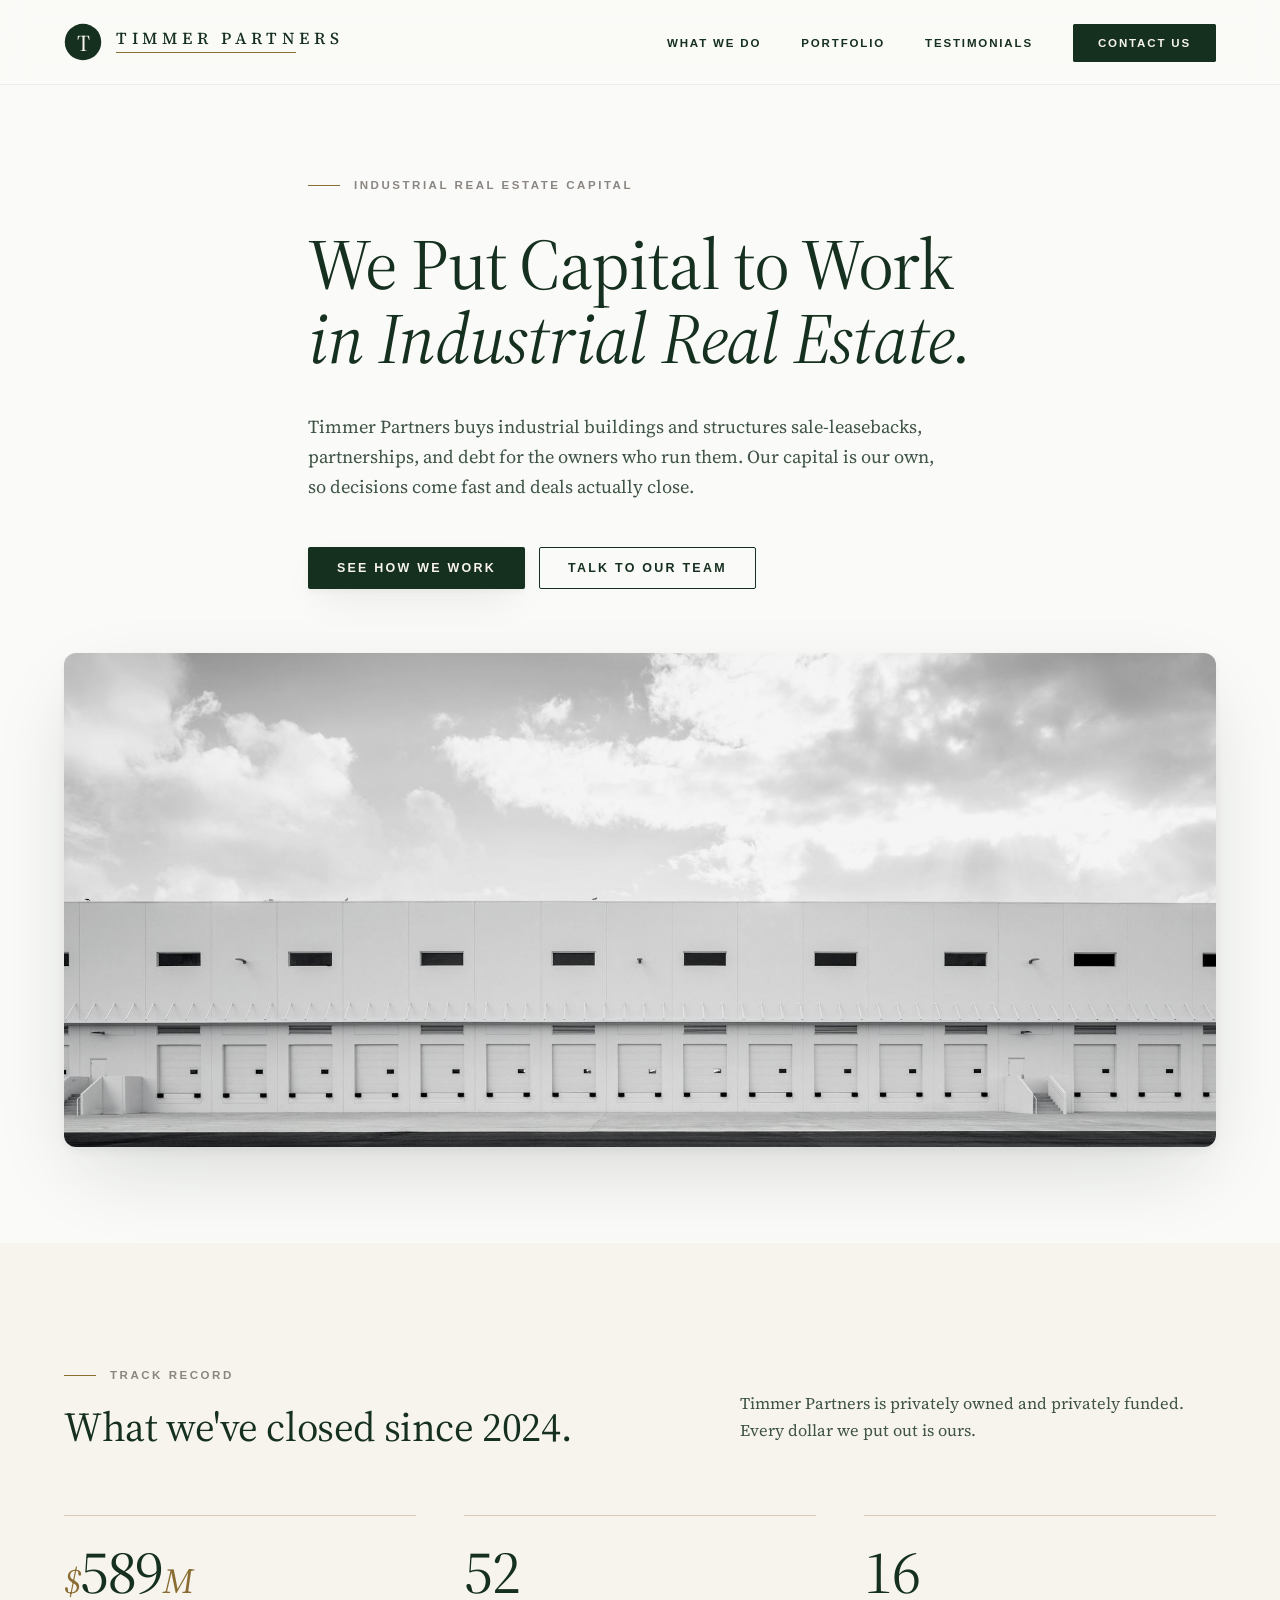
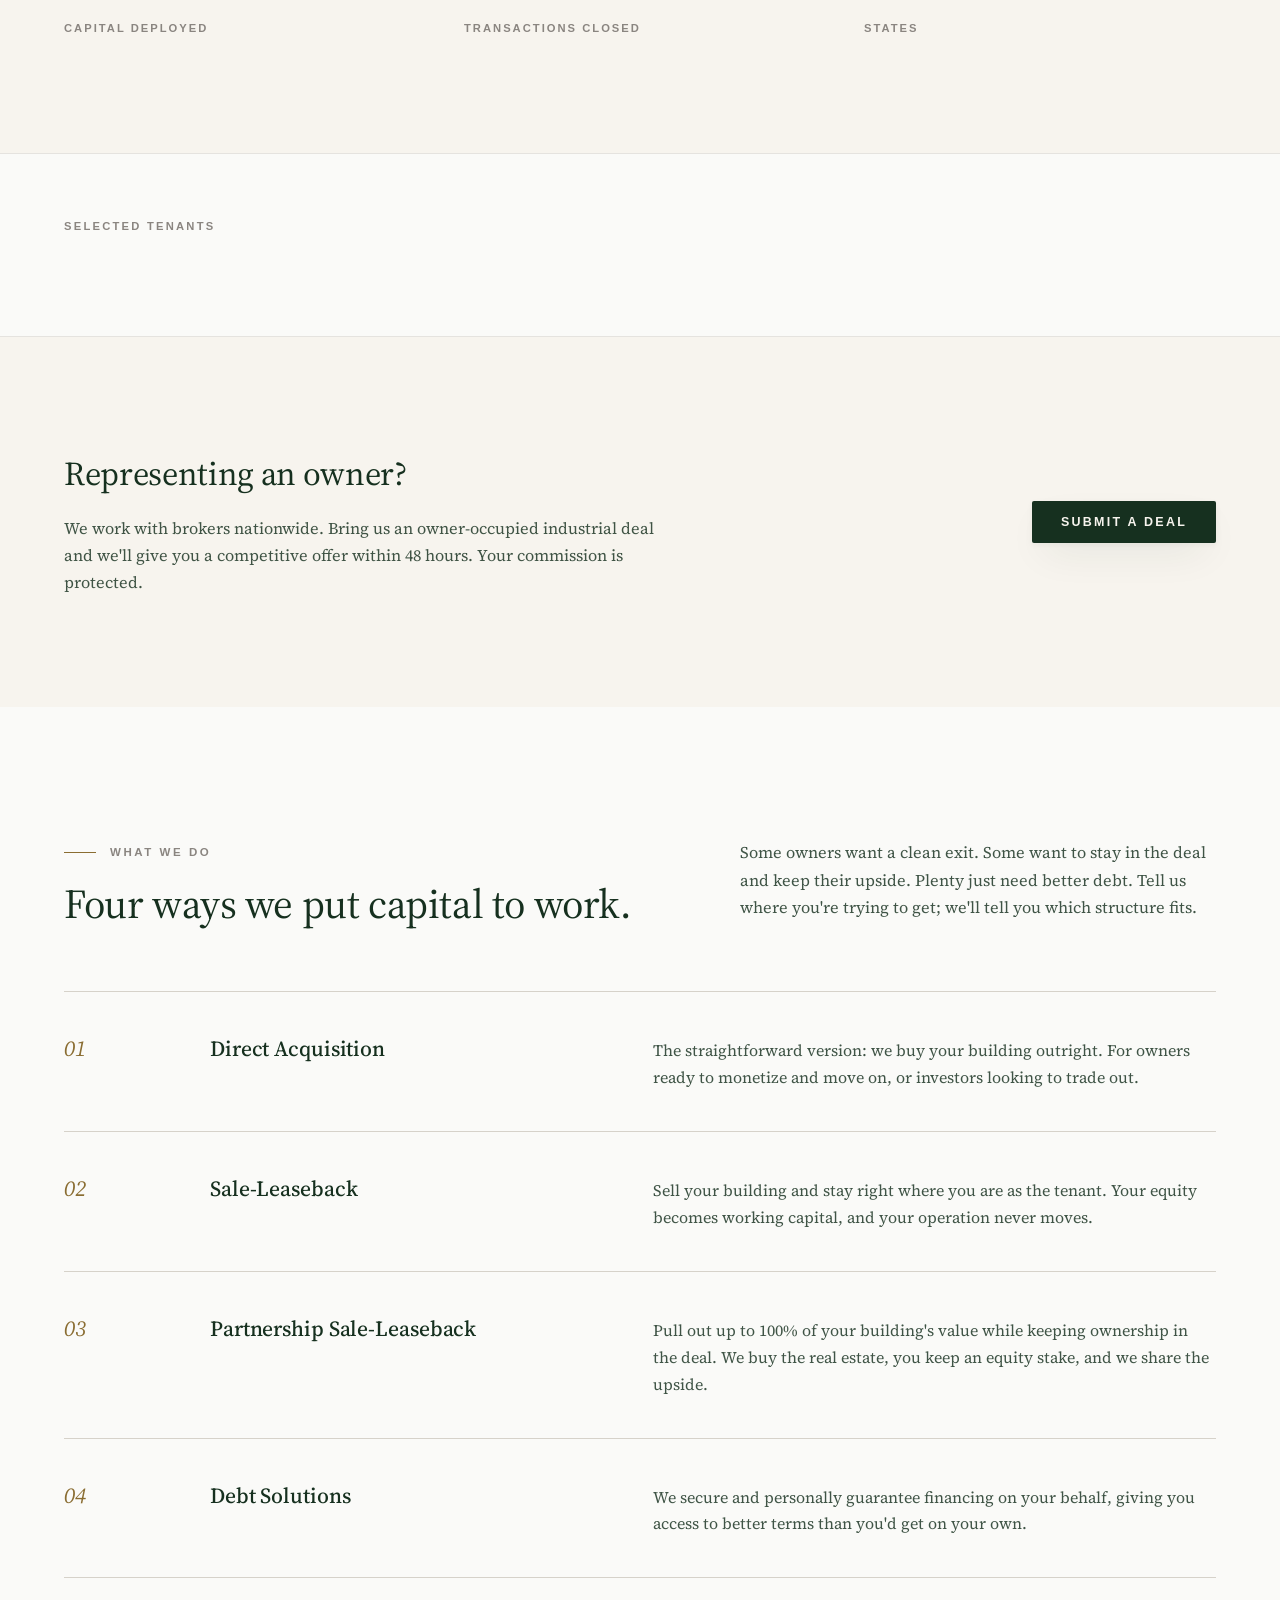
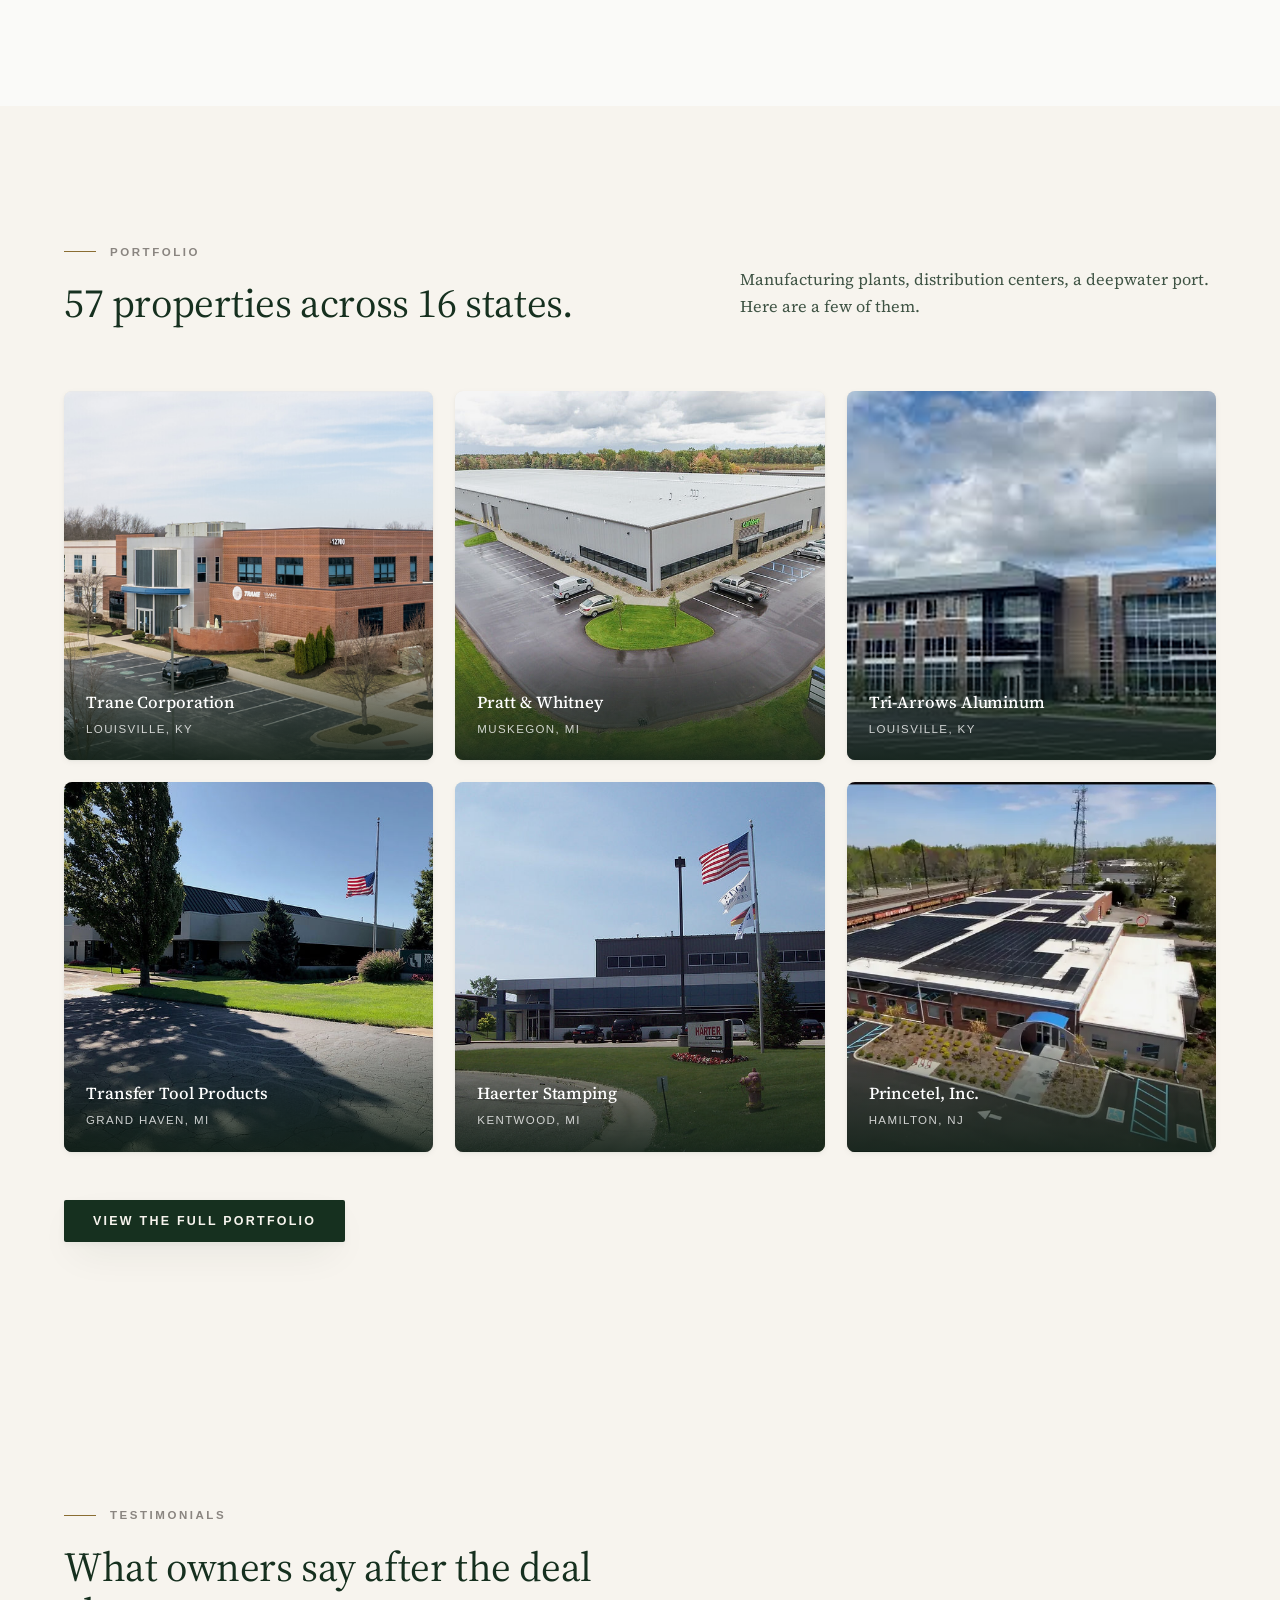
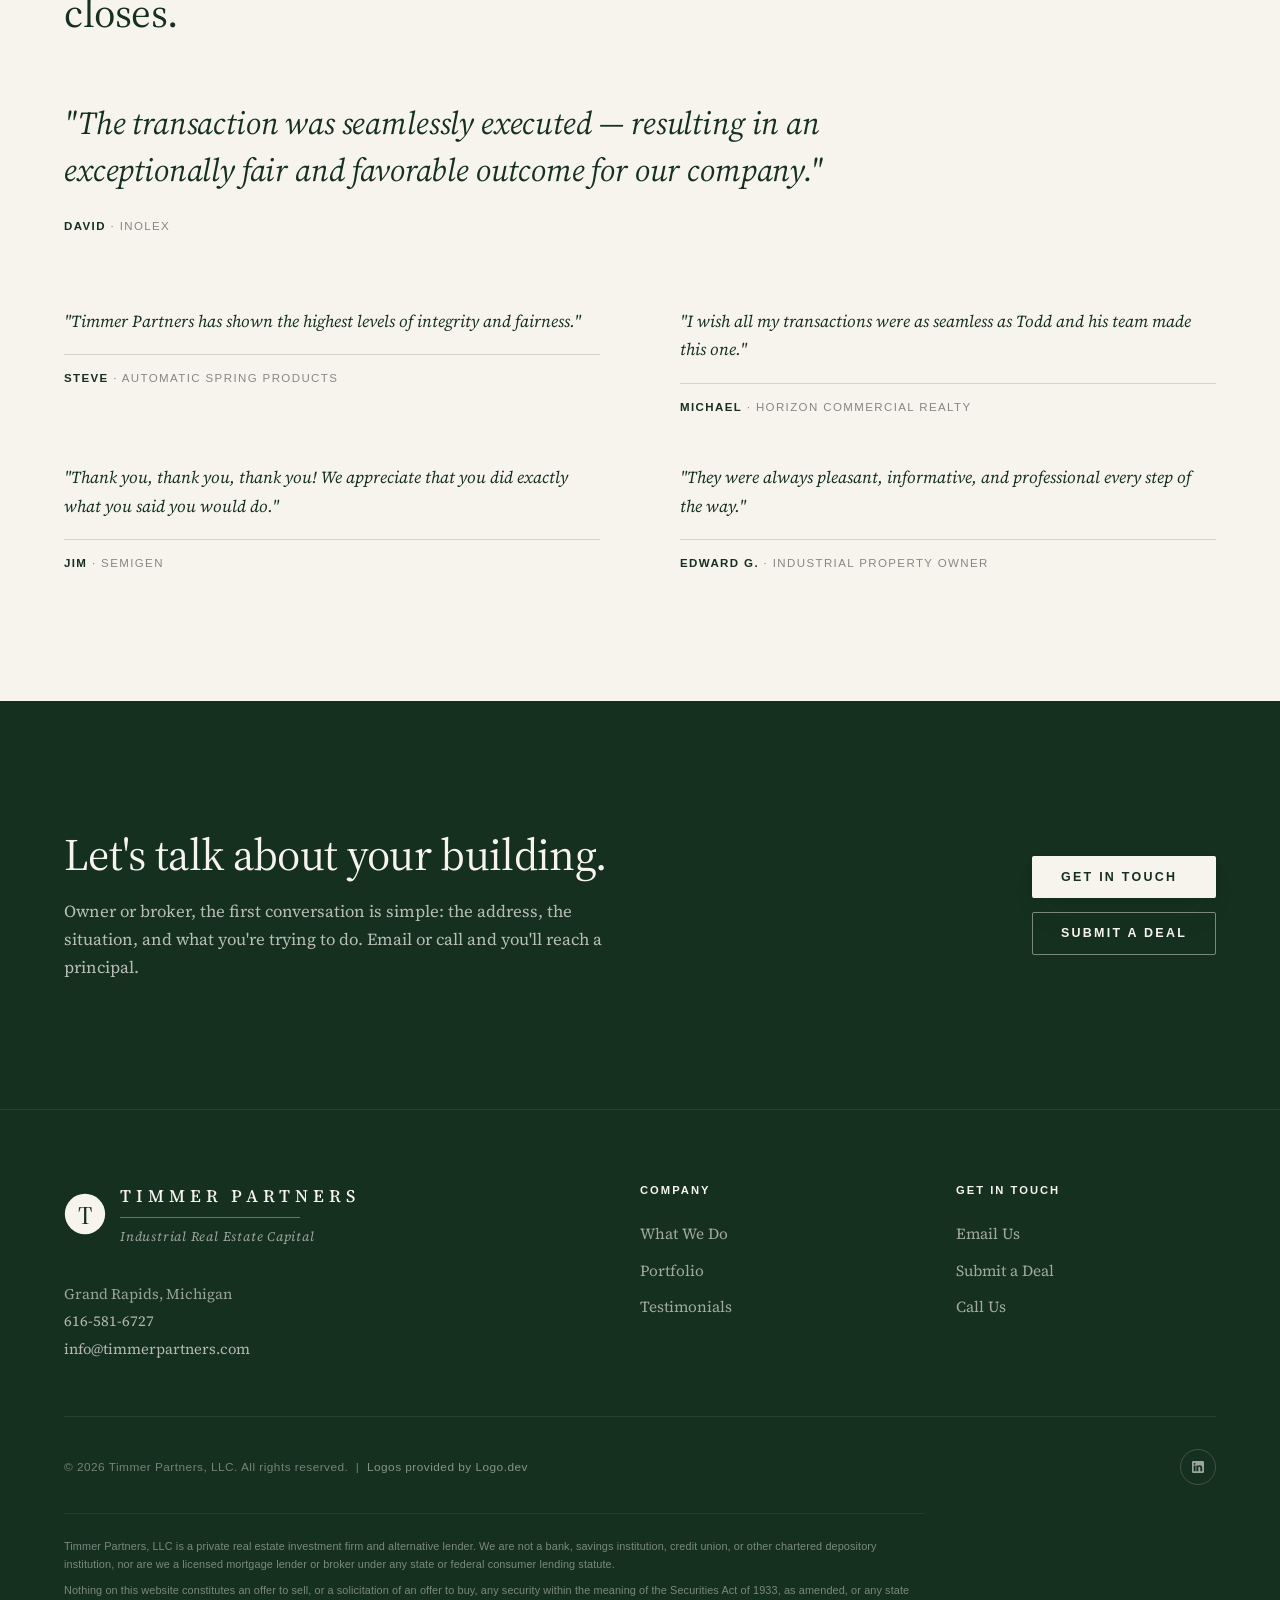
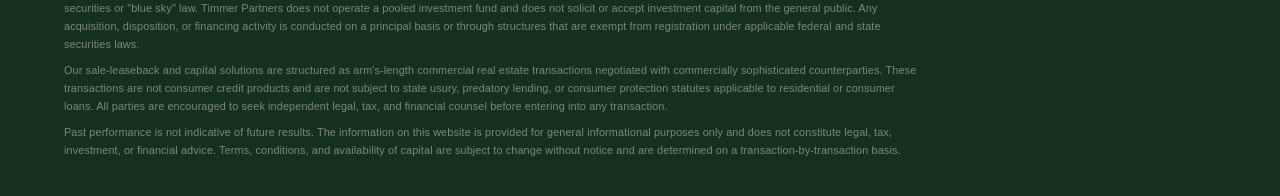
==== commit 1e4439ac: "Editorial layout pass: kill the template gestalt - Replace centered label/heading/paragraph pattern " ====
--- a/index.html
+++ b/index.html
@@ -28,7 +28,7 @@
     <link rel="preconnect" href="https://fonts.gstatic.com" crossorigin>
     <link href="https://fonts.googleapis.com/css2?family=Source+Serif+4:ital,opsz,wght@0,8..60,300..700;1,8..60,300..700&display=swap" rel="stylesheet">
 
-    <link rel="stylesheet" href="styles.css?v=2">
+    <link rel="stylesheet" href="styles.css?v=3">
 
     <!-- Schema.org Organization -->
     <script type="application/ld+json">
@@ -86,13 +86,10 @@
         <div class="container">
             <div class="hero-content">
                 <span class="hero-label">Industrial Real Estate Capital</span>
-                <h1>We Put Capital to Work<br><span class="accent">in Industrial Real Estate.</span></h1>
+                <h1>We Put Capital to Work <br><span class="accent">in Industrial Real Estate.</span></h1>
                 <p>Timmer Partners buys industrial buildings and structures sale-leasebacks, partnerships, and debt for the owners who run them. Our capital is our own, so decisions come fast and deals actually close.</p>
                 <div class="hero-buttons">
-                    <a href="#solutions" class="btn btn-primary">
-                        See How We Work
-                        <svg viewBox="0 0 24 24" fill="none" stroke="currentColor" stroke-width="2.5" stroke-linecap="round" stroke-linejoin="round" aria-hidden="true"><path d="M5 12h14M13 5l7 7-7 7"/></svg>
-                    </a>
+                    <a href="#solutions" class="btn btn-primary">See How We Work</a>
                     <a href="#contact" class="btn btn-ghost-light">Talk to Our Team</a>
                 </div>
             </div>
@@ -102,33 +99,35 @@
     <!-- STATS BAR -->
     <section class="stats-bar">
         <div class="container">
-            <div class="stats-header">
-                <span class="section-label">Track Record</span>
-                <h2>What we've closed since 2024.</h2>
-                <p class="stats-sub">Timmer Partners is privately owned and privately funded. Every dollar we put out is ours.</p>
+            <div class="section-head">
+                <div>
+                    <span class="section-label">Track Record</span>
+                    <h2 class="section-heading">What we've closed since 2024.</h2>
+                </div>
+                <p class="section-side">Timmer Partners is privately owned and privately funded. Every dollar we put out is ours.</p>
             </div>
             <div class="stats-grid">
                 <div class="stat-item">
-                    <div class="stat-number"><span class="stat-prefix">$</span><span class="counter" data-target="589">0</span><span class="stat-suffix">M</span></div>
+                    <div class="stat-number"><span class="stat-prefix">$</span>589<span class="stat-suffix">M</span></div>
                     <div class="stat-label">Capital Deployed</div>
                 </div>
                 <div class="stat-item">
-                    <div class="stat-number"><span class="counter" data-target="52">0</span></div>
+                    <div class="stat-number">52</div>
                     <div class="stat-label">Transactions Closed</div>
                 </div>
                 <div class="stat-item">
-                    <div class="stat-number"><span class="counter" data-target="16">0</span></div>
+                    <div class="stat-number">16</div>
                     <div class="stat-label">States</div>
                 </div>
             </div>
         </div>
     </section>
 
-    <!-- TENANT MARQUEE -->
-    <section class="tenant-marquee" aria-label="Trusted tenants">
-        <div class="tenant-marquee-label">Tenants Across the Portfolio</div>
-        <div class="tenant-track-wrap">
-            <div class="tenant-track">
+    <!-- TENANT STRIP -->
+    <section class="tenant-strip" aria-label="Selected tenants">
+        <div class="container">
+            <div class="tenant-strip-label">Selected Tenants</div>
+            <div class="tenant-row">
                 <a class="tenant-logo-link" href="portfolio.html?tenant=trane"><img class="tenant-logo" onerror="(this.closest('.tenant-logo-link')||this).style.display='none'" src="https://img.logo.dev/trane.com?token=pk_X-1ZO13GSgeOoUrIuJ6GMQ&size=400&format=png" alt="Trane"></a>
                 <a class="tenant-logo-link" href="portfolio.html?tenant=charger-logistics"><img class="tenant-logo" onerror="(this.closest('.tenant-logo-link')||this).style.display='none'" src="https://img.logo.dev/chargerlogistics.com?token=pk_X-1ZO13GSgeOoUrIuJ6GMQ&size=400&format=png" alt="Charger Logistics"></a>
                 <a class="tenant-logo-link" href="portfolio.html?tenant=progressive-ae"><img class="tenant-logo" onerror="(this.closest('.tenant-logo-link')||this).style.display='none'" src="https://img.logo.dev/progressiveae.com?token=pk_X-1ZO13GSgeOoUrIuJ6GMQ&size=400&format=png" alt="Progressive AE"></a>
@@ -144,22 +143,6 @@
                 <a class="tenant-logo-link" href="portfolio.html?tenant=geerpres"><img class="tenant-logo" onerror="(this.closest('.tenant-logo-link')||this).style.display='none'" src="https://img.logo.dev/geerpres.com?token=pk_X-1ZO13GSgeOoUrIuJ6GMQ&size=400&format=png" alt="Geerpres"></a>
                 <a class="tenant-logo-link" href="portfolio.html?tenant=transcendia"><img class="tenant-logo" onerror="(this.closest('.tenant-logo-link')||this).style.display='none'" src="https://img.logo.dev/transcendia.com?token=pk_X-1ZO13GSgeOoUrIuJ6GMQ&size=400&format=png" alt="Transcendia"></a>
                 <a class="tenant-logo-link" href="portfolio.html?tenant=tmf-plastics"><img class="tenant-logo" onerror="(this.closest('.tenant-logo-link')||this).style.display='none'" src="https://img.logo.dev/tmfplastics.com?token=pk_X-1ZO13GSgeOoUrIuJ6GMQ&size=400&format=png" alt="TMF Plastics"></a>
-                <!-- Duplicate for seamless loop -->
-                <a class="tenant-logo-link" href="portfolio.html?tenant=trane" aria-hidden="true" tabindex="-1"><img class="tenant-logo" onerror="(this.closest('.tenant-logo-link')||this).style.display='none'" src="https://img.logo.dev/trane.com?token=pk_X-1ZO13GSgeOoUrIuJ6GMQ&size=400&format=png" alt=""></a>
-                <a class="tenant-logo-link" href="portfolio.html?tenant=charger-logistics" aria-hidden="true" tabindex="-1"><img class="tenant-logo" onerror="(this.closest('.tenant-logo-link')||this).style.display='none'" src="https://img.logo.dev/chargerlogistics.com?token=pk_X-1ZO13GSgeOoUrIuJ6GMQ&size=400&format=png" alt=""></a>
-                <a class="tenant-logo-link" href="portfolio.html?tenant=progressive-ae" aria-hidden="true" tabindex="-1"><img class="tenant-logo" onerror="(this.closest('.tenant-logo-link')||this).style.display='none'" src="https://img.logo.dev/progressiveae.com?token=pk_X-1ZO13GSgeOoUrIuJ6GMQ&size=400&format=png" alt=""></a>
-                <a class="tenant-logo-link" href="portfolio.html?tenant=pratt-whitney" aria-hidden="true" tabindex="-1"><img class="tenant-logo" onerror="(this.closest('.tenant-logo-link')||this).style.display='none'" src="https://img.logo.dev/prattwhitney.com?token=pk_X-1ZO13GSgeOoUrIuJ6GMQ&size=400&format=png" alt=""></a>
-                <a class="tenant-logo-link" href="portfolio.html?tenant=kohls" aria-hidden="true" tabindex="-1"><img class="tenant-logo" onerror="(this.closest('.tenant-logo-link')||this).style.display='none'" src="https://img.logo.dev/kohls.com?token=pk_X-1ZO13GSgeOoUrIuJ6GMQ&size=400&format=png" alt=""></a>
-                <a class="tenant-logo-link" href="portfolio.html?tenant=aunt-millies" aria-hidden="true" tabindex="-1"><img class="tenant-logo" onerror="(this.closest('.tenant-logo-link')||this).style.display='none'" src="https://img.logo.dev/auntmillies.com?token=pk_X-1ZO13GSgeOoUrIuJ6GMQ&size=400&format=png" alt=""></a>
-                <img class="tenant-logo" onerror="(this.closest('.tenant-logo-link')||this).style.display='none'" src="https://img.logo.dev/exide.com?token=pk_X-1ZO13GSgeOoUrIuJ6GMQ&size=400&format=png" alt="" aria-hidden="true">
-                <a class="tenant-logo-link" href="portfolio.html?tenant=tri-arrows-aluminum" aria-hidden="true" tabindex="-1"><img class="tenant-logo" onerror="(this.closest('.tenant-logo-link')||this).style.display='none'" src="https://img.logo.dev/triarrowsaluminum.com?token=pk_X-1ZO13GSgeOoUrIuJ6GMQ&size=400&format=png" alt=""></a>
-                <a class="tenant-logo-link" href="portfolio.html?tenant=aludyne" aria-hidden="true" tabindex="-1"><img class="tenant-logo" onerror="(this.closest('.tenant-logo-link')||this).style.display='none'" src="https://img.logo.dev/aludyne.com?token=pk_X-1ZO13GSgeOoUrIuJ6GMQ&size=400&format=png" alt=""></a>
-                <a class="tenant-logo-link" href="portfolio.html?tenant=superior-foods" aria-hidden="true" tabindex="-1"><img class="tenant-logo" onerror="(this.closest('.tenant-logo-link')||this).style.display='none'" src="https://img.logo.dev/superiorfoods.com?token=pk_X-1ZO13GSgeOoUrIuJ6GMQ&size=400&format=png" alt=""></a>
-                <a class="tenant-logo-link" href="portfolio.html?tenant=colite" aria-hidden="true" tabindex="-1"><img class="tenant-logo" onerror="(this.closest('.tenant-logo-link')||this).style.display='none'" src="https://img.logo.dev/colite.com?token=pk_X-1ZO13GSgeOoUrIuJ6GMQ&size=400&format=png" alt=""></a>
-                <a class="tenant-logo-link" href="portfolio.html?tenant=air-flo" aria-hidden="true" tabindex="-1"><img class="tenant-logo" onerror="(this.closest('.tenant-logo-link')||this).style.display='none'" src="https://img.logo.dev/airflo.com?token=pk_X-1ZO13GSgeOoUrIuJ6GMQ&size=400&format=png" alt=""></a>
-                <a class="tenant-logo-link" href="portfolio.html?tenant=geerpres" aria-hidden="true" tabindex="-1"><img class="tenant-logo" onerror="(this.closest('.tenant-logo-link')||this).style.display='none'" src="https://img.logo.dev/geerpres.com?token=pk_X-1ZO13GSgeOoUrIuJ6GMQ&size=400&format=png" alt=""></a>
-                <a class="tenant-logo-link" href="portfolio.html?tenant=transcendia" aria-hidden="true" tabindex="-1"><img class="tenant-logo" onerror="(this.closest('.tenant-logo-link')||this).style.display='none'" src="https://img.logo.dev/transcendia.com?token=pk_X-1ZO13GSgeOoUrIuJ6GMQ&size=400&format=png" alt=""></a>
-                <a class="tenant-logo-link" href="portfolio.html?tenant=tmf-plastics" aria-hidden="true" tabindex="-1"><img class="tenant-logo" onerror="(this.closest('.tenant-logo-link')||this).style.display='none'" src="https://img.logo.dev/tmfplastics.com?token=pk_X-1ZO13GSgeOoUrIuJ6GMQ&size=400&format=png" alt=""></a>
             </div>
         </div>
     </section>
@@ -168,12 +151,11 @@
     <section class="broker-callout">
         <div class="container">
             <div class="broker-inner">
-                <h2>Representing an owner?</h2>
-                <p>We work with brokers nationwide. Bring us an owner-occupied industrial deal and we'll give you a competitive offer within 48 hours. Your commission is protected.</p>
-                <a href="#contact" class="btn btn-primary btn-sm">
-                    Submit a Deal
-                    <svg viewBox="0 0 24 24" fill="none" stroke="currentColor" stroke-width="2.5" stroke-linecap="round" stroke-linejoin="round" aria-hidden="true"><path d="M5 12h14M13 5l7 7-7 7"/></svg>
-                </a>
+                <div>
+                    <h2>Representing an owner?</h2>
+                    <p>We work with brokers nationwide. Bring us an owner-occupied industrial deal and we'll give you a competitive offer within 48 hours. Your commission is protected.</p>
+                </div>
+                <a href="#contact" class="btn btn-primary">Submit a Deal</a>
             </div>
         </div>
     </section>
@@ -181,29 +163,31 @@
     <!-- CAPITAL SOLUTIONS -->
     <section class="solutions" id="solutions">
         <div class="container">
-            <div class="solutions-header">
-                <span class="section-label">What We Do</span>
-                <h2 class="section-heading">Four ways we put capital to work.</h2>
-                <p>Some owners want a clean exit. Some want to stay in the deal and keep their upside. Plenty just need better debt. Tell us where you're trying to get; we'll tell you which structure fits.</p>
-            </div>
-            <div class="solutions-grid">
-                <div class="solution-card">
-                    <span class="solution-card-num">01</span>
+            <div class="section-head">
+                <div>
+                    <span class="section-label">What We Do</span>
+                    <h2 class="section-heading">Four ways we put capital to work.</h2>
+                </div>
+                <p class="section-side">Some owners want a clean exit. Some want to stay in the deal and keep their upside. Plenty just need better debt. Tell us where you're trying to get; we'll tell you which structure fits.</p>
+            </div>
+            <div class="solutions-list">
+                <div class="solution-row">
+                    <span class="solution-num">01</span>
                     <h3>Direct Acquisition</h3>
                     <p>The straightforward version: we buy your building outright. For owners ready to monetize and move on, or investors looking to trade out.</p>
                 </div>
-                <div class="solution-card">
-                    <span class="solution-card-num">02</span>
+                <div class="solution-row">
+                    <span class="solution-num">02</span>
                     <h3>Sale-Leaseback</h3>
                     <p>Sell your building and stay right where you are as the tenant. Your equity becomes working capital, and your operation never moves.</p>
                 </div>
-                <div class="solution-card">
-                    <span class="solution-card-num">03</span>
+                <div class="solution-row">
+                    <span class="solution-num">03</span>
                     <h3>Partnership Sale-Leaseback</h3>
                     <p>Pull out up to 100% of your building's value while keeping ownership in the deal. We buy the real estate, you keep an equity stake, and we share the upside.</p>
                 </div>
-                <div class="solution-card">
-                    <span class="solution-card-num">04</span>
+                <div class="solution-row">
+                    <span class="solution-num">04</span>
                     <h3>Debt Solutions</h3>
                     <p>We secure and personally guarantee financing on your behalf, giving you access to better terms than you'd get on your own.</p>
                 </div>
@@ -214,10 +198,12 @@
     <!-- PORTFOLIO PREVIEW -->
     <section class="portfolio" id="portfolio">
         <div class="container">
-            <div class="portfolio-header">
-                <span class="section-label">Portfolio</span>
-                <h2 class="section-heading">57 properties across 16 states.</h2>
-                <p>Manufacturing plants, distribution centers, a deepwater port. Here are a few of them.</p>
+            <div class="section-head">
+                <div>
+                    <span class="section-label">Portfolio</span>
+                    <h2 class="section-heading">57 properties across 16 states.</h2>
+                </div>
+                <p class="section-side">Manufacturing plants, distribution centers, a deepwater port. Here are a few of them.</p>
             </div>
             <div class="portfolio-grid">
                 <div class="portfolio-card">
@@ -264,10 +250,7 @@
                 </div>
             </div>
             <div class="portfolio-cta">
-                <a href="portfolio.html" class="btn btn-dark">
-                    View Full Portfolio
-                    <svg viewBox="0 0 24 24" fill="none" stroke="currentColor" stroke-width="2.5" stroke-linecap="round" stroke-linejoin="round" aria-hidden="true"><path d="M5 12h14M13 5l7 7-7 7"/></svg>
-                </a>
+                <a href="portfolio.html" class="btn btn-dark">View the Full Portfolio</a>
             </div>
         </div>
     </section>
@@ -275,46 +258,33 @@
     <!-- TESTIMONIALS -->
     <section class="testimonials" id="testimonials">
         <div class="container">
-            <div class="testimonials-header">
-                <span class="section-label">Testimonials</span>
-                <h2 class="section-heading">What owners say after the deal closes.</h2>
-            </div>
-            <div class="testimonials-grid">
-                <div class="testimonial-card">
-                    <p class="testimonial-quote">"Timmer Partners has shown the highest levels of integrity and fairness."</p>
-                    <div class="testimonial-author">
-                        <div class="testimonial-name">Steve</div>
-                        <div class="testimonial-company">Automatic Spring Products</div>
-                    </div>
-                </div>
-                <div class="testimonial-card">
-                    <p class="testimonial-quote">"The transaction was seamlessly executed &mdash; resulting in an exceptionally fair and favorable outcome for our company."</p>
-                    <div class="testimonial-author">
-                        <div class="testimonial-name">David</div>
-                        <div class="testimonial-company">Inolex</div>
-                    </div>
-                </div>
-                <div class="testimonial-card">
-                    <p class="testimonial-quote">"I wish all my transactions were as seamless as Todd and his team made this one."</p>
-                    <div class="testimonial-author">
-                        <div class="testimonial-name">Michael</div>
-                        <div class="testimonial-company">Horizon Commercial Realty</div>
-                    </div>
-                </div>
-                <div class="testimonial-card">
-                    <p class="testimonial-quote">"Thank you, thank you, thank you! We appreciate that you did exactly what you said you would do."</p>
-                    <div class="testimonial-author">
-                        <div class="testimonial-name">Jim</div>
-                        <div class="testimonial-company">Semigen</div>
-                    </div>
-                </div>
-                <div class="testimonial-card">
-                    <p class="testimonial-quote">"They were always pleasant, informative, and professional every step of the way."</p>
-                    <div class="testimonial-author">
-                        <div class="testimonial-name">Edward G.</div>
-                        <div class="testimonial-company">Industrial Property Owner</div>
-                    </div>
-                </div>
+            <div class="section-head">
+                <div>
+                    <span class="section-label">Testimonials</span>
+                    <h2 class="section-heading">What owners say after the deal closes.</h2>
+                </div>
+            </div>
+            <figure class="quote-feature">
+                <blockquote>"The transaction was seamlessly executed &mdash; resulting in an exceptionally fair and favorable outcome for our company."</blockquote>
+                <figcaption><span class="quote-name">David</span> &middot; Inolex</figcaption>
+            </figure>
+            <div class="quote-grid">
+                <figure class="quote">
+                    <blockquote>"Timmer Partners has shown the highest levels of integrity and fairness."</blockquote>
+                    <figcaption><span class="quote-name">Steve</span> &middot; Automatic Spring Products</figcaption>
+                </figure>
+                <figure class="quote">
+                    <blockquote>"I wish all my transactions were as seamless as Todd and his team made this one."</blockquote>
+                    <figcaption><span class="quote-name">Michael</span> &middot; Horizon Commercial Realty</figcaption>
+                </figure>
+                <figure class="quote">
+                    <blockquote>"Thank you, thank you, thank you! We appreciate that you did exactly what you said you would do."</blockquote>
+                    <figcaption><span class="quote-name">Jim</span> &middot; Semigen</figcaption>
+                </figure>
+                <figure class="quote">
+                    <blockquote>"They were always pleasant, informative, and professional every step of the way."</blockquote>
+                    <figcaption><span class="quote-name">Edward G.</span> &middot; Industrial Property Owner</figcaption>
+                </figure>
             </div>
         </div>
     </section>
@@ -322,14 +292,15 @@
     <!-- FOOTER CTA -->
     <section class="footer-cta" id="contact">
         <div class="container">
-            <h2>Let's talk about your building.</h2>
-            <p>Owner or broker, the first conversation is simple: the address, the situation, and what you're trying to do. Email or call and you'll reach a principal.</p>
-            <div class="footer-cta-buttons">
-                <a href="mailto:info@timmerpartners.com" class="btn btn-white">
-                    Get in Touch
-                    <svg viewBox="0 0 24 24" fill="none" stroke="currentColor" stroke-width="2.5" stroke-linecap="round" stroke-linejoin="round" aria-hidden="true"><path d="M5 12h14M13 5l7 7-7 7"/></svg>
-                </a>
-                <a href="mailto:info@timmerpartners.com?subject=Deal%20Submission" class="btn btn-outline-white">Submit a Deal</a>
+            <div class="footer-cta-inner">
+                <div>
+                    <h2>Let's talk about your building.</h2>
+                    <p>Owner or broker, the first conversation is simple: the address, the situation, and what you're trying to do. Email or call and you'll reach a principal.</p>
+                </div>
+                <div class="footer-cta-buttons">
+                    <a href="mailto:info@timmerpartners.com" class="btn btn-white">Get in Touch</a>
+                    <a href="mailto:info@timmerpartners.com?subject=Deal%20Submission" class="btn btn-outline-white">Submit a Deal</a>
+                </div>
             </div>
         </div>
     </section>
@@ -411,30 +382,6 @@
             });
         });
 
-        // Animated counters
-        const reduceMotion = window.matchMedia('(prefers-reduced-motion: reduce)').matches;
-        const counterObserver = new IntersectionObserver((entries) => {
-            entries.forEach(entry => {
-                if (!entry.isIntersecting) return;
-                const el = entry.target;
-                const target = parseInt(el.dataset.target, 10);
-                if (reduceMotion) {
-                    el.textContent = target;
-                } else {
-                    const duration = 1600;
-                    const start = performance.now();
-                    const tick = (now) => {
-                        const t = Math.min(1, (now - start) / duration);
-                        const eased = 1 - Math.pow(1 - t, 3);
-                        el.textContent = Math.round(eased * target);
-                        if (t < 1) requestAnimationFrame(tick);
-                    };
-                    requestAnimationFrame(tick);
-                }
-                counterObserver.unobserve(el);
-            });
-        }, { threshold: 0.4 });
-        document.querySelectorAll('.counter').forEach(el => counterObserver.observe(el));
     </script>
 
 </body>
--- a/styles.css
+++ b/styles.css
@@ -140,28 +140,21 @@
 .text-center { text-align: center; }
 .mx-auto { margin-left: auto; margin-right: auto; }
 
-/* Center-aligned section labels (inside text-align:center blocks) get their
-   hairline centered beneath the label for a more formal presentation. */
-.text-center .section-label,
-.solutions-header .section-label,
-.portfolio-header .section-label,
-.stats-header .section-label,
-.how-header .section-label,
-.testimonials-header .section-label,
-.portfolio-hero .section-label {
-    flex-direction: column;
-    gap: 10px;
-}
-.text-center .section-label::before,
-.solutions-header .section-label::before,
-.portfolio-header .section-label::before,
-.stats-header .section-label::before,
-.how-header .section-label::before,
-.testimonials-header .section-label::before,
-.portfolio-hero .section-label::before {
-    display: block;
-    order: 2;
-    width: 48px;
+/* Editorial section header: label + heading left, supporting copy right */
+.section-head {
+    display: grid;
+    grid-template-columns: minmax(0, 1.25fr) minmax(0, 1fr);
+    gap: 24px 80px;
+    align-items: end;
+    margin-bottom: 64px;
+}
+.section-head .section-heading { margin-bottom: 0; }
+.section-side {
+    font-family: var(--font-serif);
+    font-size: 1.02rem;
+    color: var(--text-2);
+    line-height: 1.68;
+    padding-bottom: 6px;
 }
 
 /* ---------- Buttons ---------- */
@@ -462,46 +455,15 @@
     overflow: hidden;
 }
 .stats-bar::before { content: none; }
-.stats-header {
-    text-align: center;
-    margin-bottom: 64px;
-    position: relative;
-}
-.stats-header .section-label { color: var(--warm-gray); }
-.stats-header h2 {
-    font-family: var(--font-serif);
-    font-size: clamp(1.7rem, 2.8vw, 2.2rem);
-    font-weight: 400;
-    color: var(--forest);
-    max-width: 680px;
-    margin: 0 auto;
-    line-height: 1.18;
-    letter-spacing: -0.01em;
-}
-.stats-sub {
-    font-family: var(--font-serif);
-    font-size: 1rem;
-    font-style: italic;
-    color: var(--warm-gray);
-    max-width: 560px;
-    margin: 14px auto 0;
-    line-height: 1.6;
-}
 .stats-grid {
     display: grid;
     grid-template-columns: repeat(3, 1fr);
     gap: 48px;
-    text-align: center;
-    position: relative;
-}
-.stat-item { position: relative; }
-.stat-item:not(:last-child)::after {
-    content: '';
-    position: absolute;
-    top: 14%; bottom: 14%;
-    right: -24px;
-    width: 1px;
-    background: var(--border);
+    text-align: left;
+}
+.stat-item {
+    border-top: 1px solid var(--bronze-border);
+    padding-top: 26px;
 }
 .stat-number {
     font-family: var(--font-serif);
@@ -529,64 +491,42 @@
     color: var(--warm-gray);
 }
 
-/* ---------- Tenant marquee ---------- */
-.tenant-marquee {
+/* ---------- Tenant strip ---------- */
+.tenant-strip {
     background: var(--paper);
-    padding: 72px 0 64px;
+    padding: 64px 0;
     border-top: 1px solid var(--border);
     border-bottom: 1px solid var(--border);
-    overflow: hidden;
-}
-.tenant-marquee-label {
-    text-align: center;
+}
+.tenant-strip-label {
     font-family: var(--font-sans-ui);
     font-size: 0.7rem;
     font-weight: 600;
     letter-spacing: 0.2em;
     text-transform: uppercase;
     color: var(--warm-gray);
-    margin-bottom: 44px;
-}
-.tenant-track-wrap {
-    position: relative;
-    mask-image: linear-gradient(90deg, transparent, #000 8%, #000 92%, transparent);
-    -webkit-mask-image: linear-gradient(90deg, transparent, #000 8%, #000 92%, transparent);
-}
-.tenant-track {
+    margin-bottom: 36px;
+}
+.tenant-row {
     display: flex;
-    align-items: center;
-    gap: 76px;
-    width: max-content;
-    animation: tenant-scroll 60s linear infinite;
-}
-.tenant-track:hover { animation-play-state: paused; }
+    flex-wrap: wrap;
+    align-items: center;
+    gap: 36px 64px;
+}
 .tenant-logo-link {
     display: inline-flex;
     align-items: center;
-    flex-shrink: 0;
     text-decoration: none;
     line-height: 0;
 }
 .tenant-logo {
-    height: 52px;
+    height: 44px;
     width: auto;
-    max-width: 180px;
+    max-width: 150px;
     object-fit: contain;
-    filter: none;
-    opacity: 1;
-    transition: filter var(--t-med), opacity var(--t-med), transform var(--t-med);
-    flex-shrink: 0;
-}
-.tenant-logo-link:hover .tenant-logo,
-.tenant-logo:hover {
-    filter: grayscale(0%);
-    opacity: 1;
-    transform: scale(1.04);
-}
-@keyframes tenant-scroll {
-    0%   { transform: translateX(0); }
-    100% { transform: translateX(-50%); }
-}
+    transition: transform var(--t-med);
+}
+.tenant-logo-link:hover .tenant-logo { transform: scale(1.05); }
 
 /* ---------- Broker callout ---------- */
 .broker-callout {
@@ -595,106 +535,63 @@
     position: relative;
 }
 .broker-inner {
-    max-width: 760px;
-    margin: 0 auto;
-    text-align: center;
+    display: grid;
+    grid-template-columns: minmax(0, 1.6fr) auto;
+    gap: 32px 80px;
+    align-items: center;
 }
 .broker-inner h2 {
     font-family: var(--font-serif);
     font-size: clamp(1.7rem, 2.6vw, 2.1rem);
     font-weight: 400;
-    margin-bottom: 18px;
+    margin-bottom: 14px;
     color: var(--forest);
     letter-spacing: -0.01em;
 }
 .broker-inner p {
     font-family: var(--font-serif);
-    font-size: 1.05rem;
+    font-size: 1.02rem;
     color: var(--text-2);
     line-height: 1.68;
-    margin-bottom: 36px;
+    max-width: 620px;
 }
 
 /* ---------- Capital solutions ---------- */
 .solutions { padding: var(--space-section) 0; background: var(--paper); }
-.solutions-header {
-    text-align: center;
-    margin-bottom: 72px;
-}
-.solutions-header p {
-    font-family: var(--font-serif);
-    font-size: 1.05rem;
-    color: var(--text-2);
-    max-width: 720px;
-    margin: 0 auto;
-    line-height: 1.68;
-}
-.solutions-grid {
+.solutions-list {
+    border-top: 1px solid var(--border-strong);
+}
+.solution-row {
     display: grid;
-    grid-template-columns: repeat(4, 1fr);
-    gap: 20px;
-}
-.solution-card {
-    background: #ffffff;
-    padding: 40px 30px 34px;
-    border-radius: var(--radius-sm);
-    border: 1px solid var(--border);
-    box-shadow: var(--shadow-sm);
-    transition: transform var(--t-med), box-shadow var(--t-med), border-color var(--t-med);
-    position: relative;
-    display: flex;
-    flex-direction: column;
-}
-.solution-card::before {
-    content: '';
-    position: absolute;
-    top: 0; left: 30px;
-    width: 44px;
-    height: 1px;
-    background: var(--brass);
-}
-.solution-card:hover {
-    transform: translateY(-4px);
-    box-shadow: var(--shadow);
-    border-color: var(--border-strong);
-}
-.solution-card-num {
-    font-family: var(--font-serif);
-    font-size: 1.3rem;
+    grid-template-columns: 90px minmax(0, 1.1fr) minmax(0, 1.6fr);
+    gap: 16px 56px;
+    align-items: baseline;
+    padding: 40px 0;
+    border-bottom: 1px solid var(--border-strong);
+}
+.solution-num {
+    font-family: var(--font-serif);
+    font-size: 1.4rem;
     font-style: italic;
     color: var(--bronze);
-    margin-bottom: 18px;
     line-height: 1;
 }
-.solution-card h3 {
-    font-family: var(--font-serif);
-    font-size: 1.12rem;
+.solution-row h3 {
+    font-family: var(--font-serif);
+    font-size: 1.35rem;
     font-weight: 500;
-    margin-bottom: 12px;
     color: var(--forest);
     letter-spacing: -0.005em;
 }
-.solution-card p {
-    font-family: var(--font-serif);
-    font-size: 0.94rem;
+.solution-row p {
+    font-family: var(--font-serif);
+    font-size: 1rem;
     color: var(--text-2);
-    line-height: 1.64;
+    line-height: 1.68;
 }
 
 /* ---------- Portfolio (homepage preview) ---------- */
 .portfolio { padding: var(--space-section) 0; background: var(--warm-white); }
-.portfolio-header {
-    text-align: center;
-    margin-bottom: 72px;
-}
-.portfolio-header p {
-    font-family: var(--font-serif);
-    font-size: 1.05rem;
-    color: var(--text-2);
-    max-width: 600px;
-    margin: 0 auto;
-    line-height: 1.66;
-}
 .portfolio-grid {
     display: grid;
     grid-template-columns: repeat(3, 1fr);
@@ -765,8 +662,8 @@
 }
 
 .portfolio-cta {
-    text-align: center;
-    margin-top: 64px;
+    text-align: left;
+    margin-top: 48px;
 }
 
 
@@ -852,88 +749,61 @@
 .testimonials {
     padding: var(--space-section) 0;
     background: var(--warm-white);
-    overflow: hidden;
-}
-.testimonials-header {
-    text-align: center;
-    margin-bottom: 72px;
-}
-.testimonials-grid {
+}
+.quote-feature {
+    margin: 0 0 72px;
+    max-width: 880px;
+}
+.quote-feature blockquote {
+    font-family: var(--font-serif);
+    font-size: clamp(1.45rem, 2.6vw, 2rem);
+    font-style: italic;
+    font-weight: 400;
+    color: var(--forest);
+    line-height: 1.45;
+    letter-spacing: -0.005em;
+    margin-bottom: 24px;
+}
+.quote-grid {
     display: grid;
-    grid-template-columns: repeat(3, 1fr);
-    gap: 24px;
-}
-.testimonial-card {
-    background: #ffffff;
-    padding: 44px 38px 36px;
-    border-radius: var(--radius-sm);
-    border: 1px solid var(--border);
-    box-shadow: var(--shadow-sm);
-    display: flex;
-    flex-direction: column;
-    transition: transform var(--t-med), box-shadow var(--t-med);
-    position: relative;
-}
-.testimonial-card::before {
-    content: '';
-    position: absolute;
-    top: 0; left: 38px;
-    width: 44px;
-    height: 1px;
-    background: var(--brass);
-}
-.testimonial-card:hover {
-    transform: translateY(-3px);
-    box-shadow: var(--shadow);
-}
-.testimonial-quote {
-    font-family: var(--font-serif);
-    font-size: 1.02rem;
+    grid-template-columns: repeat(2, 1fr);
+    gap: 48px 80px;
+}
+.quote { margin: 0; }
+.quote blockquote {
+    font-family: var(--font-serif);
+    font-size: 1.05rem;
+    font-style: italic;
     color: var(--forest);
     line-height: 1.7;
-    margin-bottom: 28px;
-    font-weight: 400;
-    font-style: italic;
-    flex-grow: 1;
-    position: relative;
-}
-.testimonial-author {
-    padding-top: 16px;
-    border-top: 1px solid var(--border);
-}
-.testimonial-name {
-    font-family: var(--font-serif);
+    margin-bottom: 18px;
+}
+.quote figcaption,
+.quote-feature figcaption {
+    font-family: var(--font-sans-ui);
+    font-size: 0.72rem;
+    letter-spacing: 0.12em;
+    text-transform: uppercase;
+    color: var(--warm-gray);
     font-weight: 500;
-    font-size: 0.96rem;
-    color: var(--forest);
-}
-.testimonial-company {
-    font-family: var(--font-sans-ui);
-    font-size: 0.7rem;
-    color: var(--warm-gray);
-    margin-top: 3px;
-    letter-spacing: 0.1em;
-    text-transform: uppercase;
-    font-weight: 500;
-}
+}
+.quote figcaption {
+    border-top: 1px solid var(--border-strong);
+    padding-top: 14px;
+}
+.quote-name { color: var(--forest); font-weight: 600; }
 
 /* ---------- Footer CTA (dark forest block) ---------- */
 .footer-cta {
-    padding: clamp(96px, 11vw, 140px) 0;
+    padding: clamp(88px, 10vw, 128px) 0;
     background: var(--forest);
     color: var(--warm-white);
-    text-align: center;
-    position: relative;
-    overflow: hidden;
-}
-.footer-cta::before {
-    content: '';
-    position: absolute;
-    top: 64px; left: 50%;
-    transform: translateX(-50%);
-    width: 56px;
-    height: 1px;
-    background: var(--brass);
+}
+.footer-cta-inner {
+    display: grid;
+    grid-template-columns: minmax(0, 1.6fr) auto;
+    gap: 40px 80px;
+    align-items: center;
 }
 .footer-cta h2 {
     font-family: var(--font-serif);
@@ -943,25 +813,19 @@
     line-height: 1.14;
     letter-spacing: -0.015em;
     color: var(--warm-white);
-    position: relative;
-    margin-top: 28px;
 }
 .footer-cta p {
     font-family: var(--font-serif);
-    font-size: 1.08rem;
+    font-size: 1.05rem;
     color: rgba(247, 244, 238, 0.72);
-    max-width: 620px;
-    margin: 0 auto 40px;
-    line-height: 1.64;
-    position: relative;
-    font-style: italic;
+    max-width: 580px;
+    line-height: 1.66;
 }
 .footer-cta-buttons {
     display: flex;
+    flex-direction: column;
     gap: 14px;
-    justify-content: center;
-    flex-wrap: wrap;
-    position: relative;
+    align-items: stretch;
 }
 
 /* ---------- Footer ---------- */
@@ -1111,7 +975,7 @@
     padding: 180px 0 104px;
     background: var(--paper);
     color: var(--forest);
-    text-align: center;
+    text-align: left;
     position: relative;
     overflow: hidden;
 }
@@ -1132,14 +996,12 @@
     font-size: 1.12rem;
     color: var(--text-2);
     max-width: 660px;
-    margin: 0 auto;
     line-height: 1.64;
     position: relative;
-    font-style: italic;
 }
 .portfolio-hero-stats {
     display: flex;
-    justify-content: center;
+    justify-content: flex-start;
     gap: 72px;
     margin-top: 56px;
     position: relative;
@@ -1172,7 +1034,7 @@
     display: flex;
     flex-wrap: wrap;
     gap: 10px;
-    justify-content: center;
+    justify-content: flex-start;
     padding-bottom: 36px;
 }
 .filter-chip {
@@ -1244,14 +1106,11 @@
         transition-duration: 0.001ms !important;
         scroll-behavior: auto !important;
     }
-    .tenant-track { animation: none !important; }
 }
 
 /* ---------- Responsive ---------- */
 @media (max-width: 1024px) {
-    .solutions-grid { grid-template-columns: repeat(2, 1fr); }
     .portfolio-page .portfolio-grid { grid-template-columns: repeat(3, 1fr); }
-    .testimonials-grid { grid-template-columns: repeat(2, 1fr); }
     .footer-grid { grid-template-columns: 1fr 1fr; gap: 40px; }
 }
 @media (max-width: 968px) {
@@ -1272,8 +1131,16 @@
     .hero { padding: 148px 0 80px; }
     .hero-bg { margin-top: 48px; }
     .hero-bg img { aspect-ratio: 4 / 3; }
-    .stats-grid, .steps-grid { grid-template-columns: 1fr; gap: 56px; }
-    .stat-item:not(:last-child)::after { display: none; }
+    .section-head { grid-template-columns: 1fr; align-items: start; gap: 18px; margin-bottom: 48px; }
+    .section-side { padding-bottom: 0; }
+    .stats-grid { grid-template-columns: 1fr; gap: 40px; }
+    .steps-grid { grid-template-columns: 1fr; gap: 56px; }
+    .solution-row { grid-template-columns: 56px minmax(0, 1fr); gap: 10px 24px; }
+    .solution-row p { grid-column: 2; }
+    .broker-inner { grid-template-columns: 1fr; }
+    .quote-grid { grid-template-columns: 1fr; gap: 40px; }
+    .footer-cta-inner { grid-template-columns: 1fr; }
+    .footer-cta-buttons { flex-direction: row; flex-wrap: wrap; }
     .portfolio-grid { grid-template-columns: repeat(2, 1fr); }
     .portfolio-page .portfolio-grid { grid-template-columns: repeat(2, 1fr); }
     .footer-grid { grid-template-columns: 1fr; text-align: center; gap: 40px; }
@@ -1288,12 +1155,11 @@
     .hero h1 br { display: none; }
     .hero-buttons { flex-direction: column; align-items: stretch; }
     .btn { justify-content: center; }
-    .solutions-grid { grid-template-columns: 1fr; }
     .portfolio-grid { grid-template-columns: 1fr; max-width: 420px; margin: 0 auto; }
     .portfolio-page .portfolio-grid { grid-template-columns: 1fr; max-width: 420px; margin: 0 auto; }
     .footer-cta-buttons { flex-direction: column; align-items: stretch; }
-    .testimonials-grid { grid-template-columns: 1fr; }
-    .testimonial-card { padding: 36px 28px 30px; }
+    .tenant-row { gap: 28px 44px; }
+    .tenant-logo { height: 36px; }
     .portfolio-hero-stats { gap: 32px; flex-wrap: wrap; }
     .portfolio-hero-stat .num { font-size: 1.8rem; }
 }
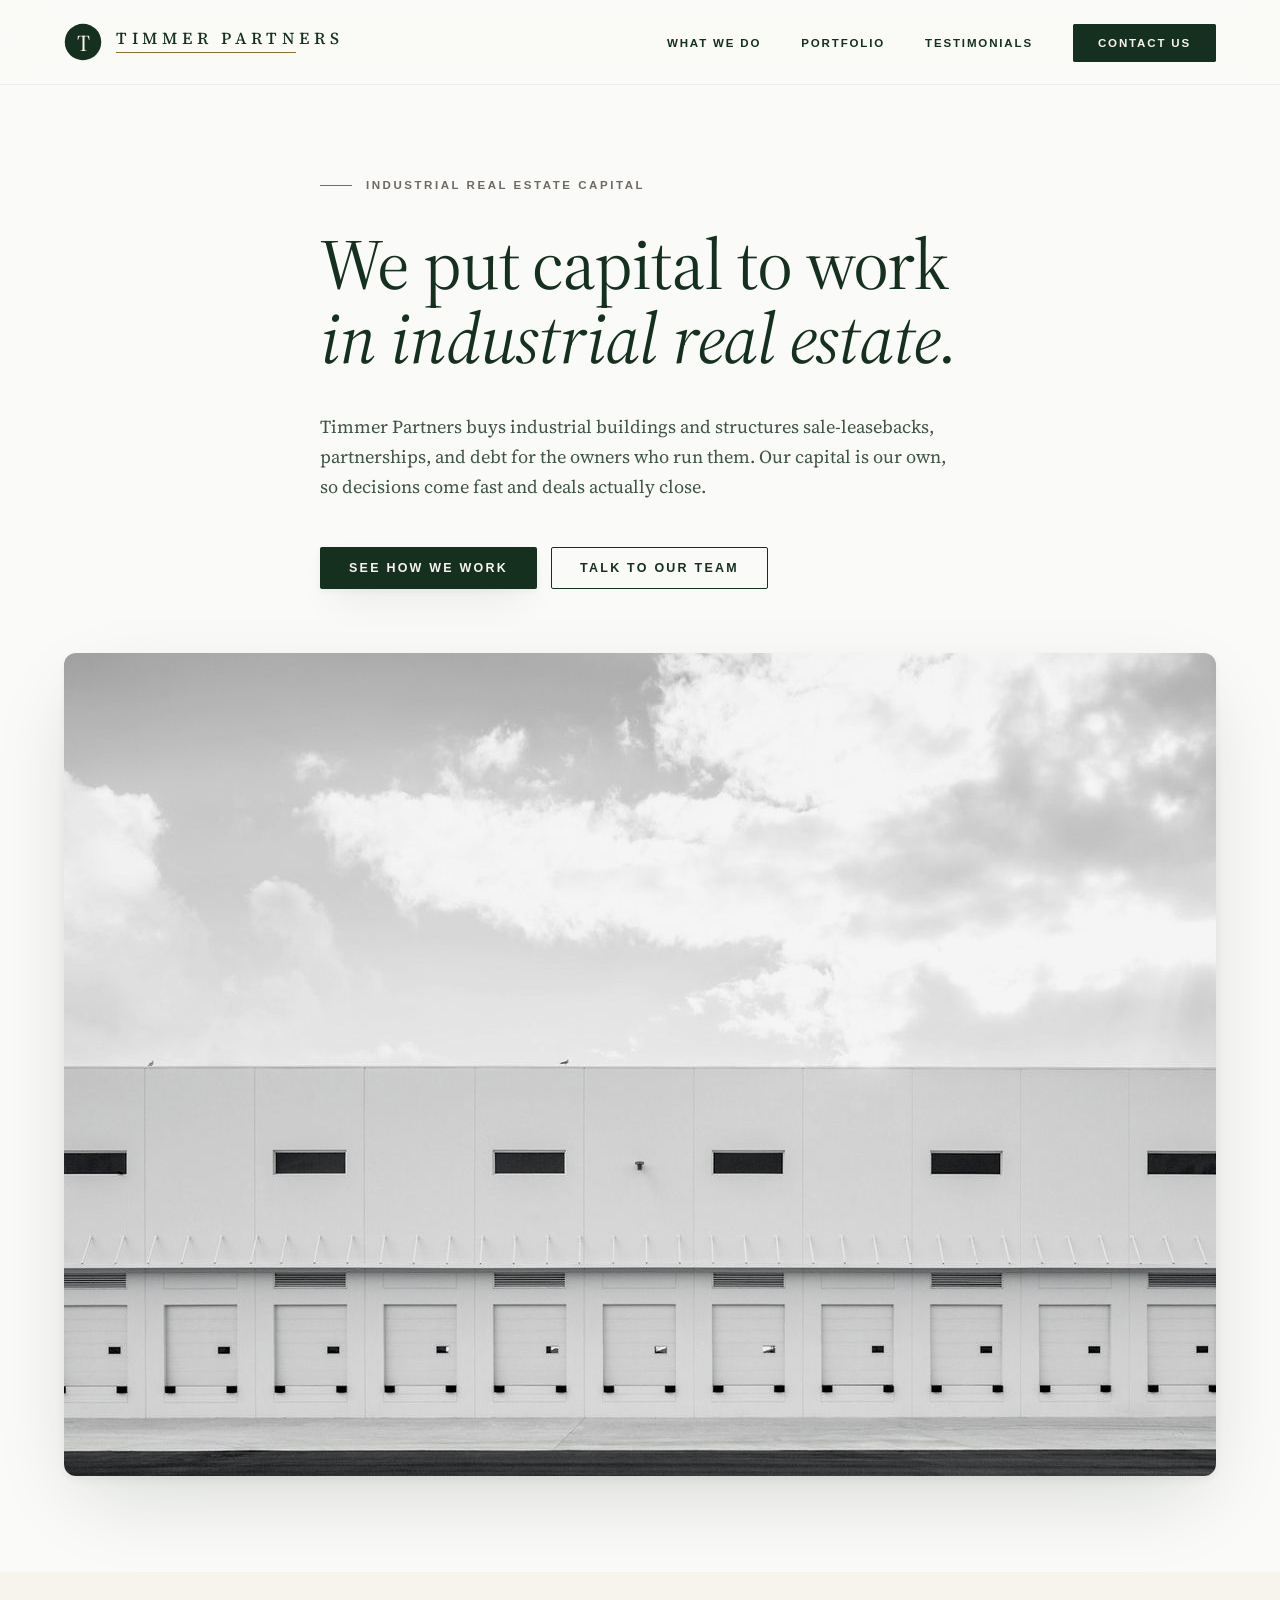
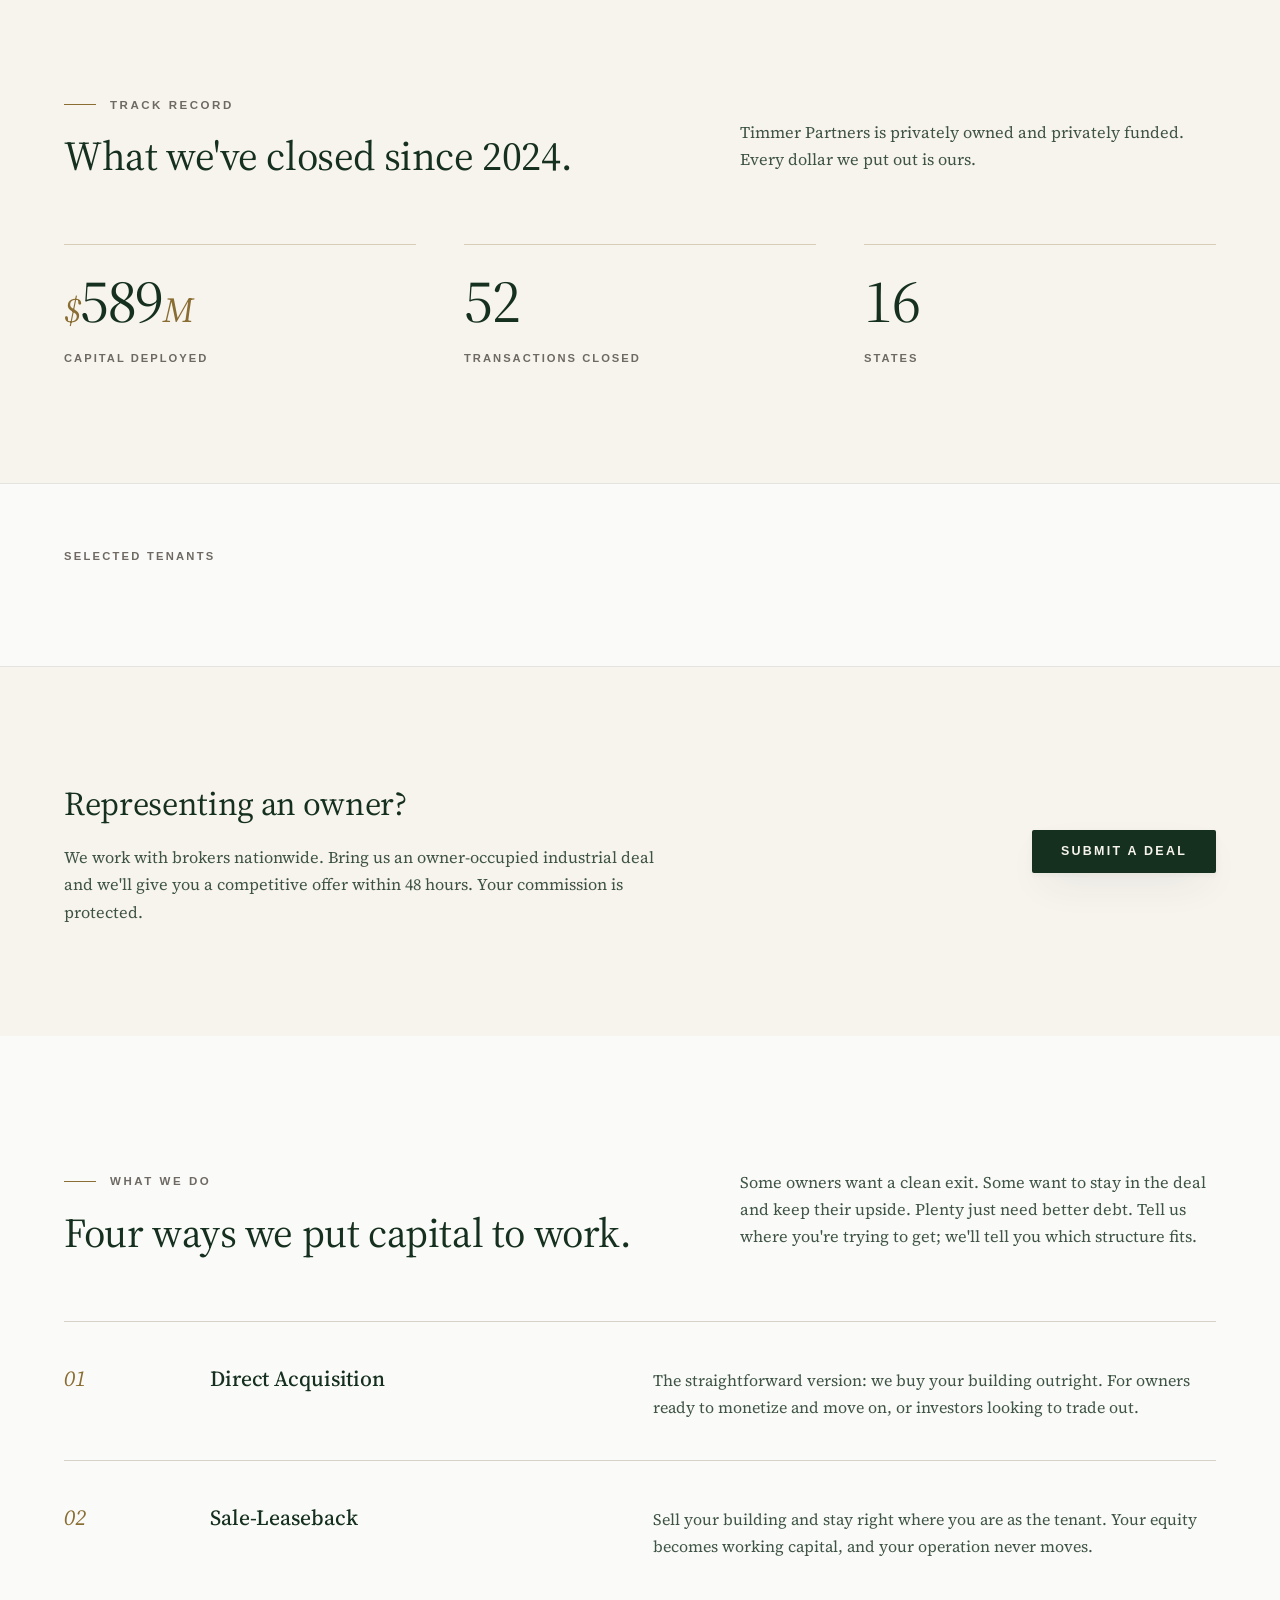
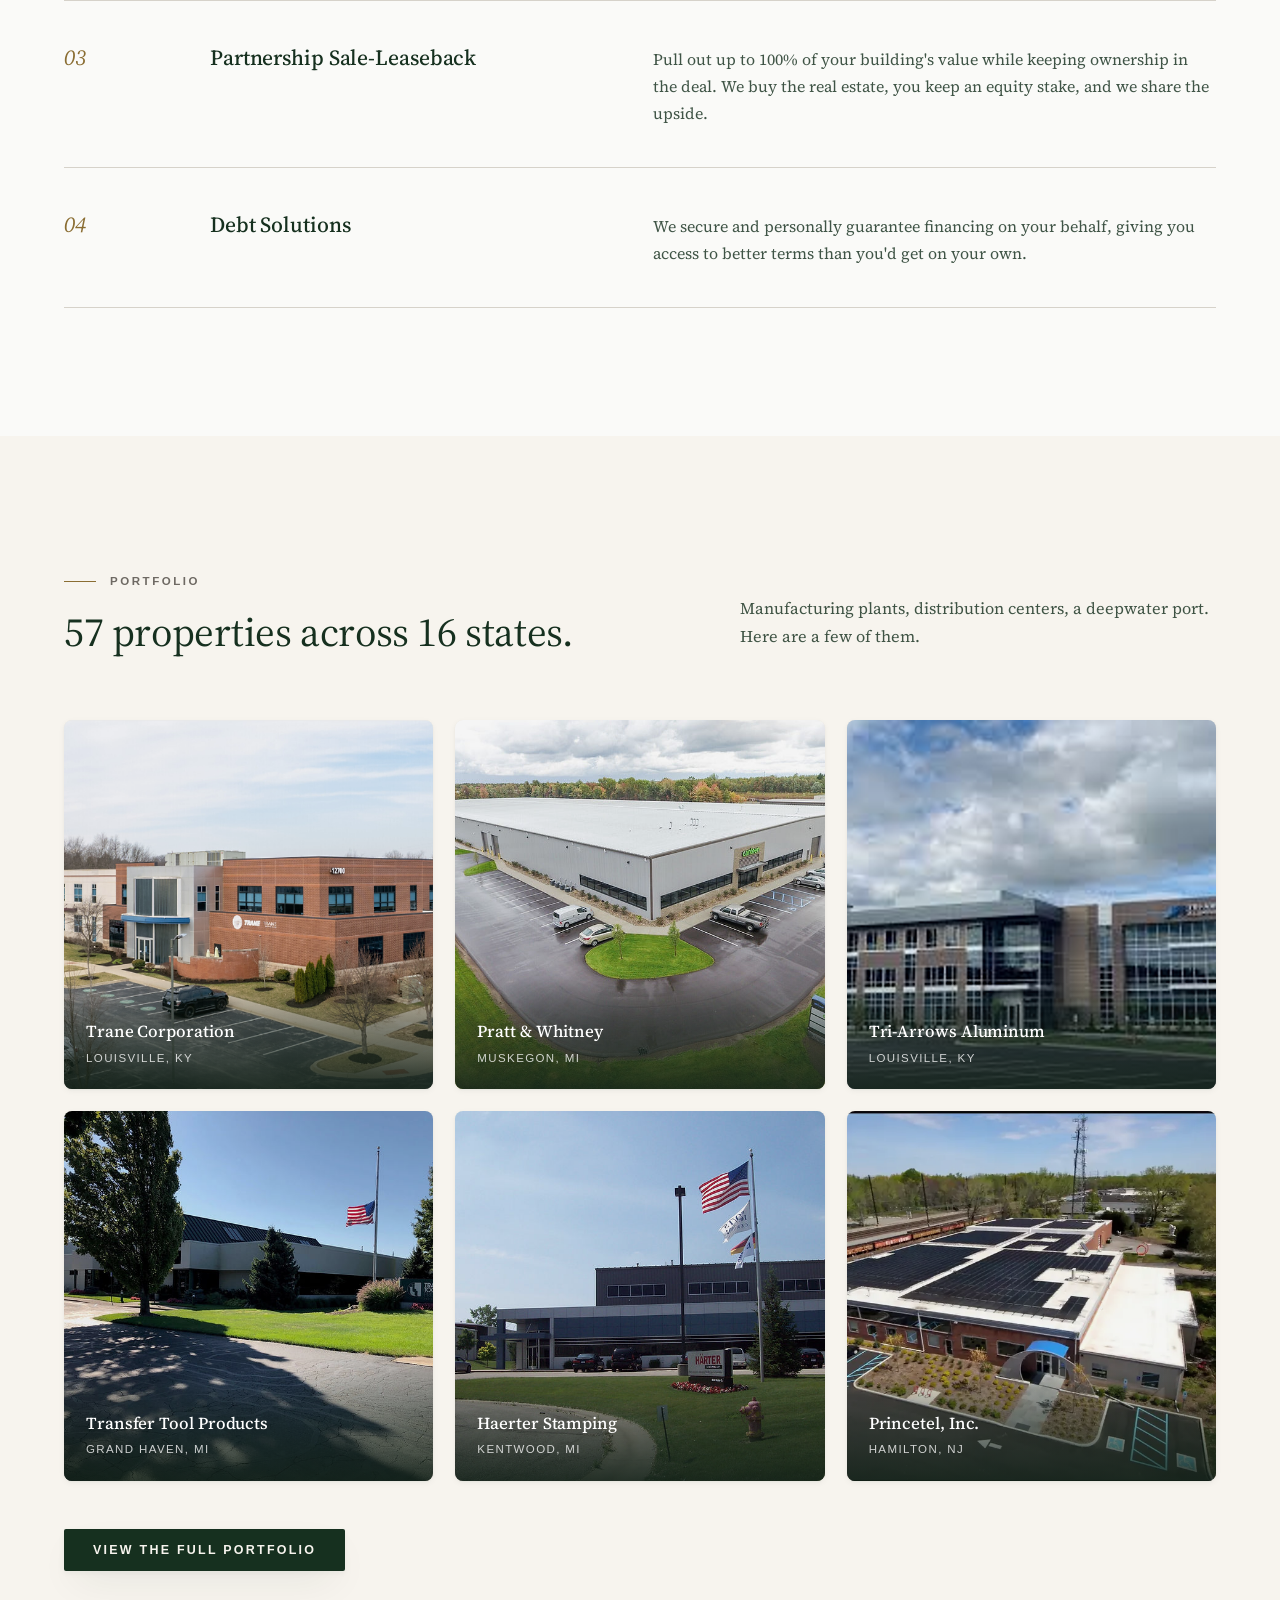
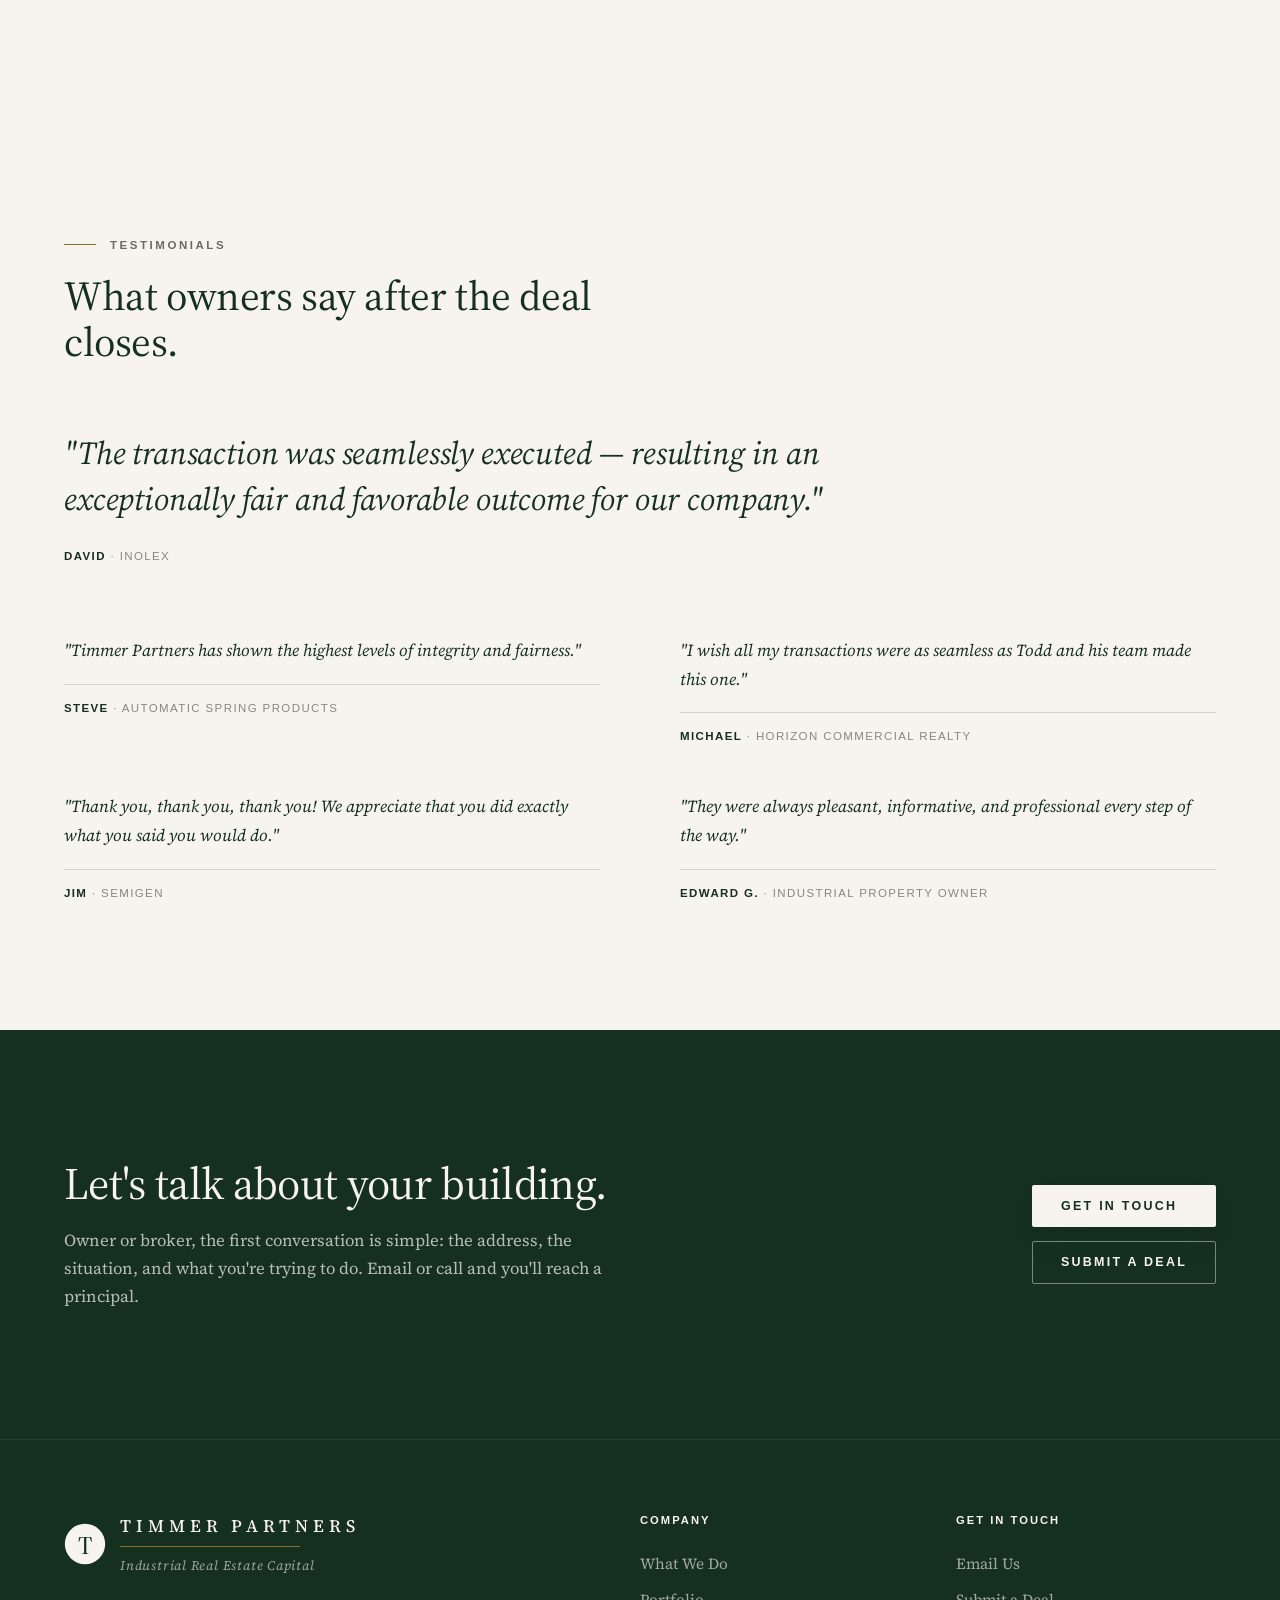
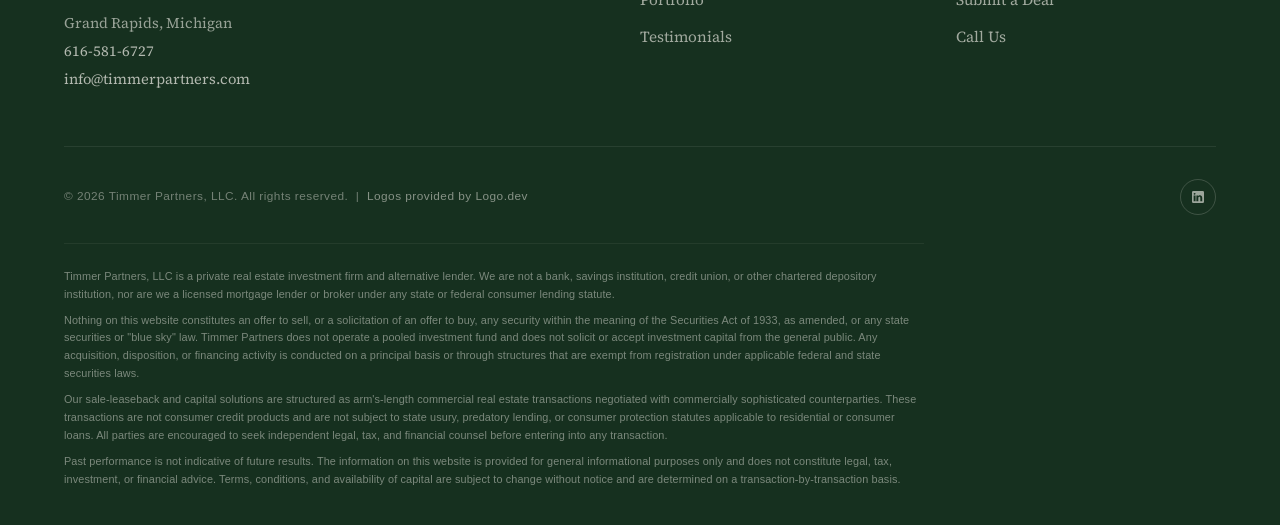
==== commit 71e059f9: "Launch-readiness pass: a11y, SEO plumbing, micro-typography - Fix anchor links scrolling content und" ====
--- a/index.html
+++ b/index.html
@@ -6,18 +6,19 @@
     <title>Timmer Partners | Industrial Real Estate Capital</title>
     <meta name="description" content="Timmer Partners puts capital to work in industrial real estate — acquisitions, sale-leasebacks, partnerships, and debt. $589M deployed across 16 states since 2024.">
     <meta name="theme-color" content="#16301F">
+    <link rel="canonical" href="https://timmerpartners.com/">
 
     <!-- Open Graph / Twitter -->
     <meta property="og:type" content="website">
     <meta property="og:url" content="https://timmerpartners.com/">
     <meta property="og:title" content="Timmer Partners | Industrial Real Estate Capital">
     <meta property="og:description" content="Acquisitions, partnerships, debt, and sale-leasebacks. $589M deployed across 52 transactions in 16 states.">
-    <meta property="og:image" content="https://timmerpartners.com/hero-industrial.jpg">
+    <meta property="og:image" content="https://timmerpartners.com/og-image.jpg">
     <meta property="og:site_name" content="Timmer Partners">
     <meta name="twitter:card" content="summary_large_image">
     <meta name="twitter:title" content="Timmer Partners | Industrial Real Estate Capital">
     <meta name="twitter:description" content="Acquisitions, partnerships, debt, and sale-leasebacks. $589M deployed across 16 states.">
-    <meta name="twitter:image" content="https://timmerpartners.com/hero-industrial.jpg">
+    <meta name="twitter:image" content="https://timmerpartners.com/og-image.jpg">
 
     <!-- Favicon -->
     <link rel="icon" type="image/svg+xml" href="brand/brand-favicon.svg">
@@ -26,9 +27,10 @@
     <!-- Fonts -->
     <link rel="preconnect" href="https://fonts.googleapis.com">
     <link rel="preconnect" href="https://fonts.gstatic.com" crossorigin>
+    <link rel="preconnect" href="https://img.logo.dev">
     <link href="https://fonts.googleapis.com/css2?family=Source+Serif+4:ital,opsz,wght@0,8..60,300..700;1,8..60,300..700&display=swap" rel="stylesheet">
 
-    <link rel="stylesheet" href="styles.css?v=3">
+    <link rel="stylesheet" href="styles.css?v=4">
 
     <!-- Schema.org Organization -->
     <script type="application/ld+json">
@@ -81,12 +83,12 @@
     <!-- HERO -->
     <section class="hero">
         <div class="hero-bg">
-            <img src="hero-industrial.jpg" alt="" aria-hidden="true">
+            <img src="hero-industrial.jpg" alt="" aria-hidden="true" width="1920" height="823">
         </div>
         <div class="container">
             <div class="hero-content">
                 <span class="hero-label">Industrial Real Estate Capital</span>
-                <h1>We Put Capital to Work <br><span class="accent">in Industrial Real Estate.</span></h1>
+                <h1>We put capital to work <br><span class="accent">in industrial real estate.</span></h1>
                 <p>Timmer Partners buys industrial buildings and structures sale-leasebacks, partnerships, and debt for the owners who run them. Our capital is our own, so decisions come fast and deals actually close.</p>
                 <div class="hero-buttons">
                     <a href="#solutions" class="btn btn-primary">See How We Work</a>
@@ -128,21 +130,21 @@
         <div class="container">
             <div class="tenant-strip-label">Selected Tenants</div>
             <div class="tenant-row">
-                <a class="tenant-logo-link" href="portfolio.html?tenant=trane"><img class="tenant-logo" onerror="(this.closest('.tenant-logo-link')||this).style.display='none'" src="https://img.logo.dev/trane.com?token=pk_X-1ZO13GSgeOoUrIuJ6GMQ&size=400&format=png" alt="Trane"></a>
-                <a class="tenant-logo-link" href="portfolio.html?tenant=charger-logistics"><img class="tenant-logo" onerror="(this.closest('.tenant-logo-link')||this).style.display='none'" src="https://img.logo.dev/chargerlogistics.com?token=pk_X-1ZO13GSgeOoUrIuJ6GMQ&size=400&format=png" alt="Charger Logistics"></a>
-                <a class="tenant-logo-link" href="portfolio.html?tenant=progressive-ae"><img class="tenant-logo" onerror="(this.closest('.tenant-logo-link')||this).style.display='none'" src="https://img.logo.dev/progressiveae.com?token=pk_X-1ZO13GSgeOoUrIuJ6GMQ&size=400&format=png" alt="Progressive AE"></a>
-                <a class="tenant-logo-link" href="portfolio.html?tenant=pratt-whitney"><img class="tenant-logo" onerror="(this.closest('.tenant-logo-link')||this).style.display='none'" src="https://img.logo.dev/prattwhitney.com?token=pk_X-1ZO13GSgeOoUrIuJ6GMQ&size=400&format=png" alt="Pratt &amp; Whitney"></a>
-                <a class="tenant-logo-link" href="portfolio.html?tenant=kohls"><img class="tenant-logo" onerror="(this.closest('.tenant-logo-link')||this).style.display='none'" src="https://img.logo.dev/kohls.com?token=pk_X-1ZO13GSgeOoUrIuJ6GMQ&size=400&format=png" alt="Kohl's"></a>
-                <a class="tenant-logo-link" href="portfolio.html?tenant=aunt-millies"><img class="tenant-logo" onerror="(this.closest('.tenant-logo-link')||this).style.display='none'" src="https://img.logo.dev/auntmillies.com?token=pk_X-1ZO13GSgeOoUrIuJ6GMQ&size=400&format=png" alt="Aunt Millie's"></a>
-                <img class="tenant-logo" onerror="(this.closest('.tenant-logo-link')||this).style.display='none'" src="https://img.logo.dev/exide.com?token=pk_X-1ZO13GSgeOoUrIuJ6GMQ&size=400&format=png" alt="Exide Technologies">
-                <a class="tenant-logo-link" href="portfolio.html?tenant=tri-arrows-aluminum"><img class="tenant-logo" onerror="(this.closest('.tenant-logo-link')||this).style.display='none'" src="https://img.logo.dev/triarrowsaluminum.com?token=pk_X-1ZO13GSgeOoUrIuJ6GMQ&size=400&format=png" alt="Tri-Arrows Aluminum"></a>
-                <a class="tenant-logo-link" href="portfolio.html?tenant=aludyne"><img class="tenant-logo" onerror="(this.closest('.tenant-logo-link')||this).style.display='none'" src="https://img.logo.dev/aludyne.com?token=pk_X-1ZO13GSgeOoUrIuJ6GMQ&size=400&format=png" alt="Aludyne"></a>
-                <a class="tenant-logo-link" href="portfolio.html?tenant=superior-foods"><img class="tenant-logo" onerror="(this.closest('.tenant-logo-link')||this).style.display='none'" src="https://img.logo.dev/superiorfoods.com?token=pk_X-1ZO13GSgeOoUrIuJ6GMQ&size=400&format=png" alt="Superior Foods"></a>
-                <a class="tenant-logo-link" href="portfolio.html?tenant=colite"><img class="tenant-logo" onerror="(this.closest('.tenant-logo-link')||this).style.display='none'" src="https://img.logo.dev/colite.com?token=pk_X-1ZO13GSgeOoUrIuJ6GMQ&size=400&format=png" alt="Colite"></a>
-                <a class="tenant-logo-link" href="portfolio.html?tenant=air-flo"><img class="tenant-logo" onerror="(this.closest('.tenant-logo-link')||this).style.display='none'" src="https://img.logo.dev/airflo.com?token=pk_X-1ZO13GSgeOoUrIuJ6GMQ&size=400&format=png" alt="Air Flo"></a>
-                <a class="tenant-logo-link" href="portfolio.html?tenant=geerpres"><img class="tenant-logo" onerror="(this.closest('.tenant-logo-link')||this).style.display='none'" src="https://img.logo.dev/geerpres.com?token=pk_X-1ZO13GSgeOoUrIuJ6GMQ&size=400&format=png" alt="Geerpres"></a>
-                <a class="tenant-logo-link" href="portfolio.html?tenant=transcendia"><img class="tenant-logo" onerror="(this.closest('.tenant-logo-link')||this).style.display='none'" src="https://img.logo.dev/transcendia.com?token=pk_X-1ZO13GSgeOoUrIuJ6GMQ&size=400&format=png" alt="Transcendia"></a>
-                <a class="tenant-logo-link" href="portfolio.html?tenant=tmf-plastics"><img class="tenant-logo" onerror="(this.closest('.tenant-logo-link')||this).style.display='none'" src="https://img.logo.dev/tmfplastics.com?token=pk_X-1ZO13GSgeOoUrIuJ6GMQ&size=400&format=png" alt="TMF Plastics"></a>
+                <a class="tenant-logo-link" href="portfolio.html?tenant=trane"><img class="tenant-logo" loading="lazy" decoding="async" onerror="(this.closest('.tenant-logo-link')||this).style.display='none'" src="https://img.logo.dev/trane.com?token=pk_X-1ZO13GSgeOoUrIuJ6GMQ&size=400&format=png" alt="Trane"></a>
+                <a class="tenant-logo-link" href="portfolio.html?tenant=charger-logistics"><img class="tenant-logo" loading="lazy" decoding="async" onerror="(this.closest('.tenant-logo-link')||this).style.display='none'" src="https://img.logo.dev/chargerlogistics.com?token=pk_X-1ZO13GSgeOoUrIuJ6GMQ&size=400&format=png" alt="Charger Logistics"></a>
+                <a class="tenant-logo-link" href="portfolio.html?tenant=progressive-ae"><img class="tenant-logo" loading="lazy" decoding="async" onerror="(this.closest('.tenant-logo-link')||this).style.display='none'" src="https://img.logo.dev/progressiveae.com?token=pk_X-1ZO13GSgeOoUrIuJ6GMQ&size=400&format=png" alt="Progressive AE"></a>
+                <a class="tenant-logo-link" href="portfolio.html?tenant=pratt-whitney"><img class="tenant-logo" loading="lazy" decoding="async" onerror="(this.closest('.tenant-logo-link')||this).style.display='none'" src="https://img.logo.dev/prattwhitney.com?token=pk_X-1ZO13GSgeOoUrIuJ6GMQ&size=400&format=png" alt="Pratt &amp; Whitney"></a>
+                <a class="tenant-logo-link" href="portfolio.html?tenant=kohls"><img class="tenant-logo" loading="lazy" decoding="async" onerror="(this.closest('.tenant-logo-link')||this).style.display='none'" src="https://img.logo.dev/kohls.com?token=pk_X-1ZO13GSgeOoUrIuJ6GMQ&size=400&format=png" alt="Kohl's"></a>
+                <a class="tenant-logo-link" href="portfolio.html?tenant=aunt-millies"><img class="tenant-logo" loading="lazy" decoding="async" onerror="(this.closest('.tenant-logo-link')||this).style.display='none'" src="https://img.logo.dev/auntmillies.com?token=pk_X-1ZO13GSgeOoUrIuJ6GMQ&size=400&format=png" alt="Aunt Millie's"></a>
+                <img class="tenant-logo" loading="lazy" decoding="async" onerror="(this.closest('.tenant-logo-link')||this).style.display='none'" src="https://img.logo.dev/exide.com?token=pk_X-1ZO13GSgeOoUrIuJ6GMQ&size=400&format=png" alt="Exide Technologies">
+                <a class="tenant-logo-link" href="portfolio.html?tenant=tri-arrows-aluminum"><img class="tenant-logo" loading="lazy" decoding="async" onerror="(this.closest('.tenant-logo-link')||this).style.display='none'" src="https://img.logo.dev/triarrowsaluminum.com?token=pk_X-1ZO13GSgeOoUrIuJ6GMQ&size=400&format=png" alt="Tri-Arrows Aluminum"></a>
+                <a class="tenant-logo-link" href="portfolio.html?tenant=aludyne"><img class="tenant-logo" loading="lazy" decoding="async" onerror="(this.closest('.tenant-logo-link')||this).style.display='none'" src="https://img.logo.dev/aludyne.com?token=pk_X-1ZO13GSgeOoUrIuJ6GMQ&size=400&format=png" alt="Aludyne"></a>
+                <a class="tenant-logo-link" href="portfolio.html?tenant=superior-foods"><img class="tenant-logo" loading="lazy" decoding="async" onerror="(this.closest('.tenant-logo-link')||this).style.display='none'" src="https://img.logo.dev/superiorfoods.com?token=pk_X-1ZO13GSgeOoUrIuJ6GMQ&size=400&format=png" alt="Superior Foods"></a>
+                <a class="tenant-logo-link" href="portfolio.html?tenant=colite"><img class="tenant-logo" loading="lazy" decoding="async" onerror="(this.closest('.tenant-logo-link')||this).style.display='none'" src="https://img.logo.dev/colite.com?token=pk_X-1ZO13GSgeOoUrIuJ6GMQ&size=400&format=png" alt="Colite"></a>
+                <a class="tenant-logo-link" href="portfolio.html?tenant=air-flo"><img class="tenant-logo" loading="lazy" decoding="async" onerror="(this.closest('.tenant-logo-link')||this).style.display='none'" src="https://img.logo.dev/airflo.com?token=pk_X-1ZO13GSgeOoUrIuJ6GMQ&size=400&format=png" alt="Air Flo"></a>
+                <a class="tenant-logo-link" href="portfolio.html?tenant=geerpres"><img class="tenant-logo" loading="lazy" decoding="async" onerror="(this.closest('.tenant-logo-link')||this).style.display='none'" src="https://img.logo.dev/geerpres.com?token=pk_X-1ZO13GSgeOoUrIuJ6GMQ&size=400&format=png" alt="Geerpres"></a>
+                <a class="tenant-logo-link" href="portfolio.html?tenant=transcendia"><img class="tenant-logo" loading="lazy" decoding="async" onerror="(this.closest('.tenant-logo-link')||this).style.display='none'" src="https://img.logo.dev/transcendia.com?token=pk_X-1ZO13GSgeOoUrIuJ6GMQ&size=400&format=png" alt="Transcendia"></a>
+                <a class="tenant-logo-link" href="portfolio.html?tenant=tmf-plastics"><img class="tenant-logo" loading="lazy" decoding="async" onerror="(this.closest('.tenant-logo-link')||this).style.display='none'" src="https://img.logo.dev/tmfplastics.com?token=pk_X-1ZO13GSgeOoUrIuJ6GMQ&size=400&format=png" alt="TMF Plastics"></a>
             </div>
         </div>
     </section>
--- a/styles.css
+++ b/styles.css
@@ -98,6 +98,20 @@
 a { text-decoration: none; color: inherit; }
 button { font: inherit; cursor: pointer; }
 
+/* Anchor targets clear the fixed header */
+section[id] { scroll-margin-top: 96px; }
+
+/* Keyboard focus + selection, on brand */
+:focus-visible {
+    outline: 2px solid var(--bronze);
+    outline-offset: 3px;
+    border-radius: 2px;
+}
+::selection {
+    background: rgba(138, 109, 50, 0.22);
+    color: var(--forest);
+}
+
 /* ---------- Utilities ---------- */
 .container { max-width: var(--container); margin: 0 auto; padding: 0 24px; }
 
@@ -110,7 +124,7 @@
     font-weight: 600;
     letter-spacing: 0.22em;
     text-transform: uppercase;
-    color: var(--warm-gray);
+    color: var(--warm-gray-2);
     margin-bottom: 20px;
 }
 .section-label::before {
@@ -377,7 +391,6 @@
     padding: 0 24px;
     box-sizing: border-box;
 }
-.hero-bg::after { content: none !important; display: none !important; }
 .hero-bg img {
     width: 100%;
     aspect-ratio: 21 / 9;
@@ -385,8 +398,6 @@
     border-radius: var(--radius);
     box-shadow: var(--shadow-lg);
     filter: saturate(0.88) brightness(0.96);
-    animation: none !important;
-    transform: none !important;
 }
 .hero-content {
     max-width: 920px;
@@ -403,7 +414,7 @@
     font-weight: 600;
     letter-spacing: 0.22em;
     text-transform: uppercase;
-    color: var(--warm-gray);
+    color: var(--warm-gray-2);
     margin-bottom: 32px;
     padding: 0;
     border: none;
@@ -454,7 +465,6 @@
     position: relative;
     overflow: hidden;
 }
-.stats-bar::before { content: none; }
 .stats-grid {
     display: grid;
     grid-template-columns: repeat(3, 1fr);
@@ -488,7 +498,7 @@
     font-weight: 600;
     letter-spacing: 0.18em;
     text-transform: uppercase;
-    color: var(--warm-gray);
+    color: var(--warm-gray-2);
 }
 
 /* ---------- Tenant strip ---------- */
@@ -504,7 +514,7 @@
     font-weight: 600;
     letter-spacing: 0.2em;
     text-transform: uppercase;
-    color: var(--warm-gray);
+    color: var(--warm-gray-2);
     margin-bottom: 36px;
 }
 .tenant-row {
@@ -979,7 +989,6 @@
     position: relative;
     overflow: hidden;
 }
-.portfolio-hero::before { content: none; }
 .portfolio-hero .section-label { color: var(--warm-gray); }
 .portfolio-hero h1 {
     font-family: var(--font-serif);
@@ -1020,7 +1029,7 @@
     font-weight: 600;
     letter-spacing: 0.16em;
     text-transform: uppercase;
-    color: var(--warm-gray);
+    color: var(--warm-gray-2);
     margin-top: 12px;
 }
 
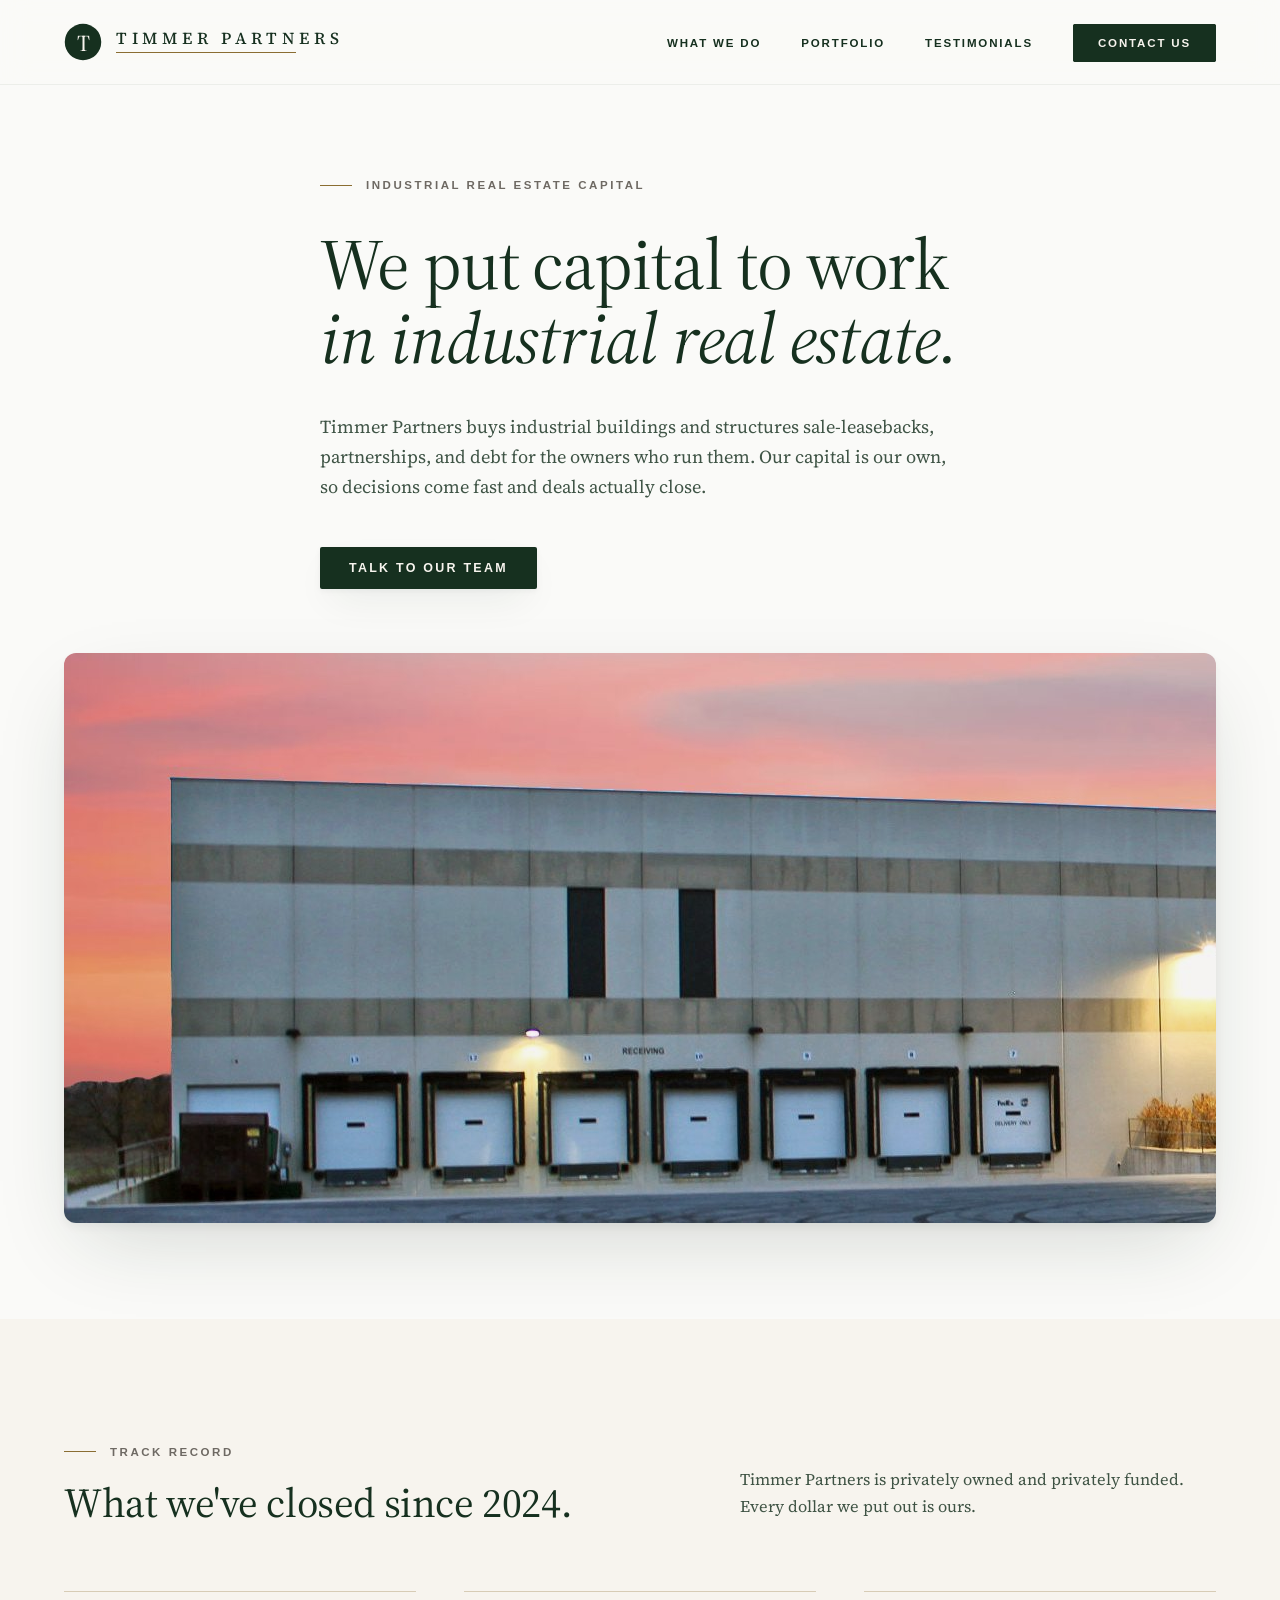
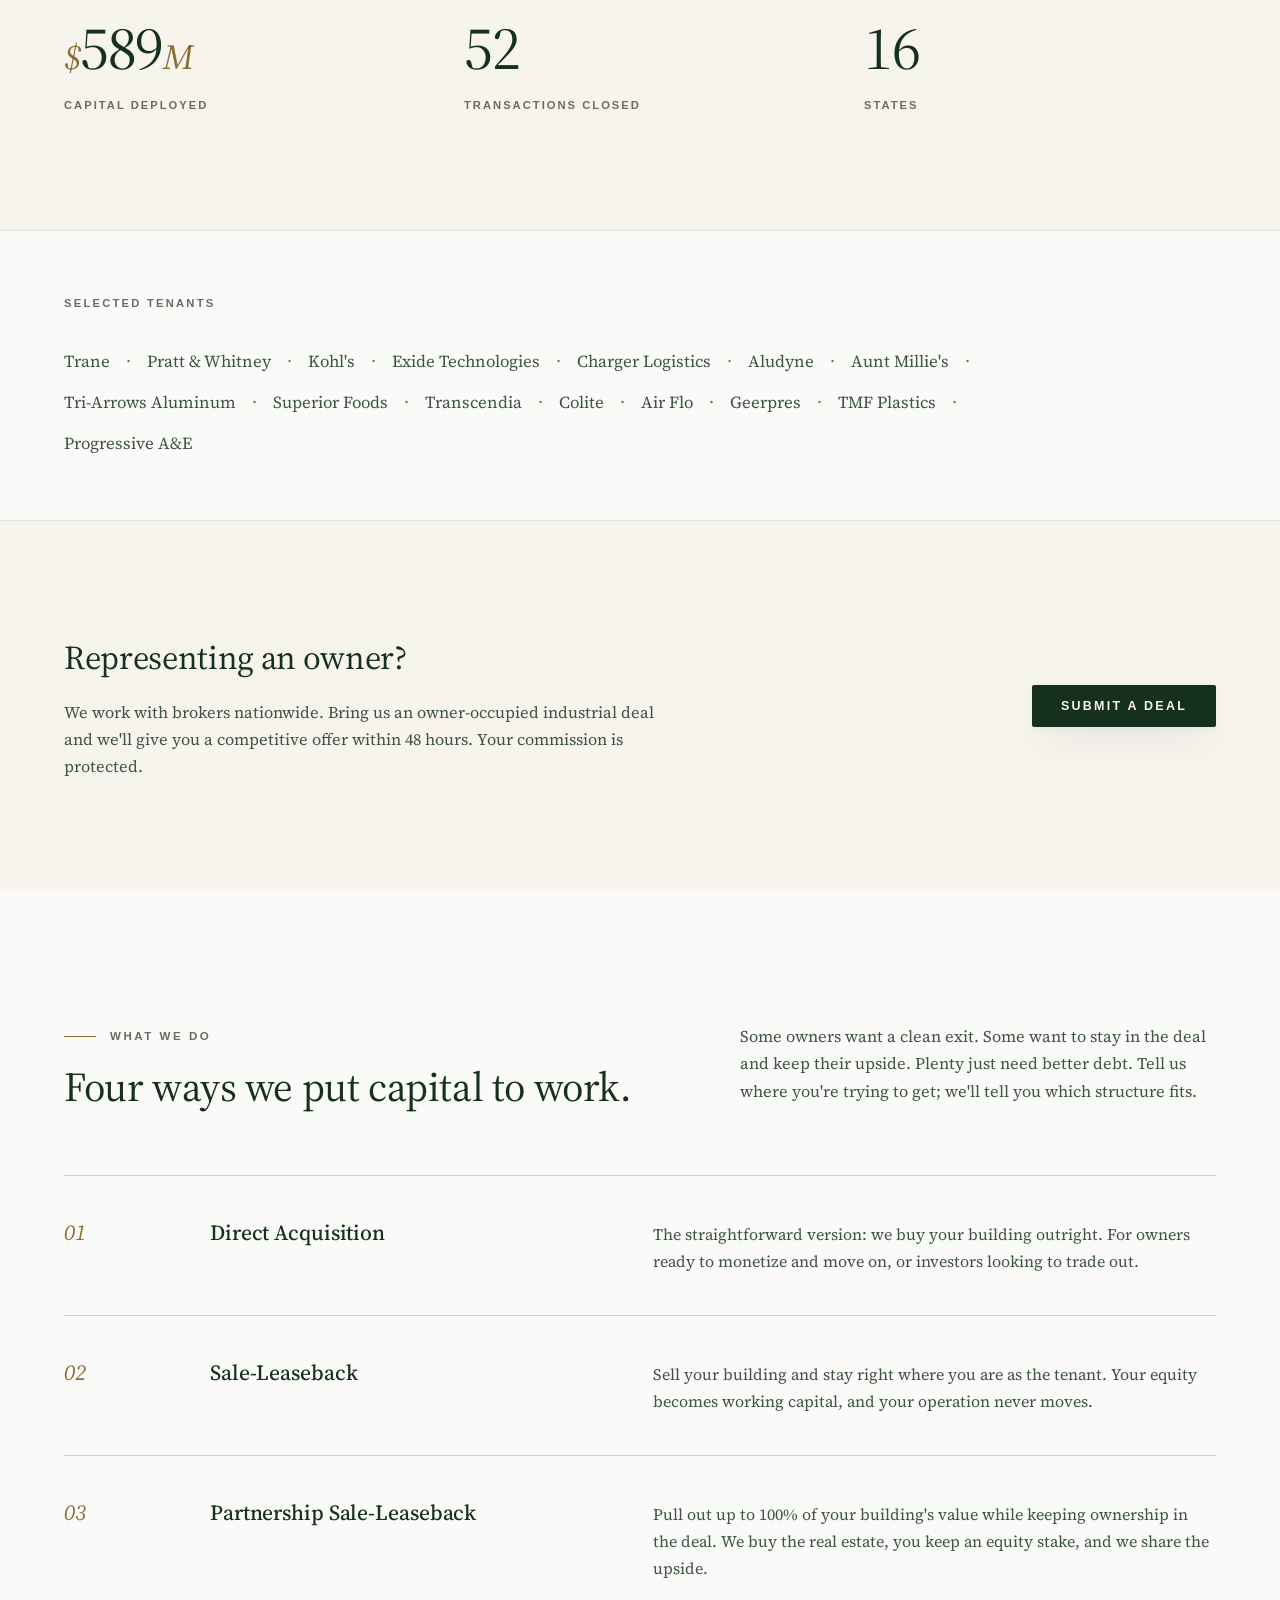
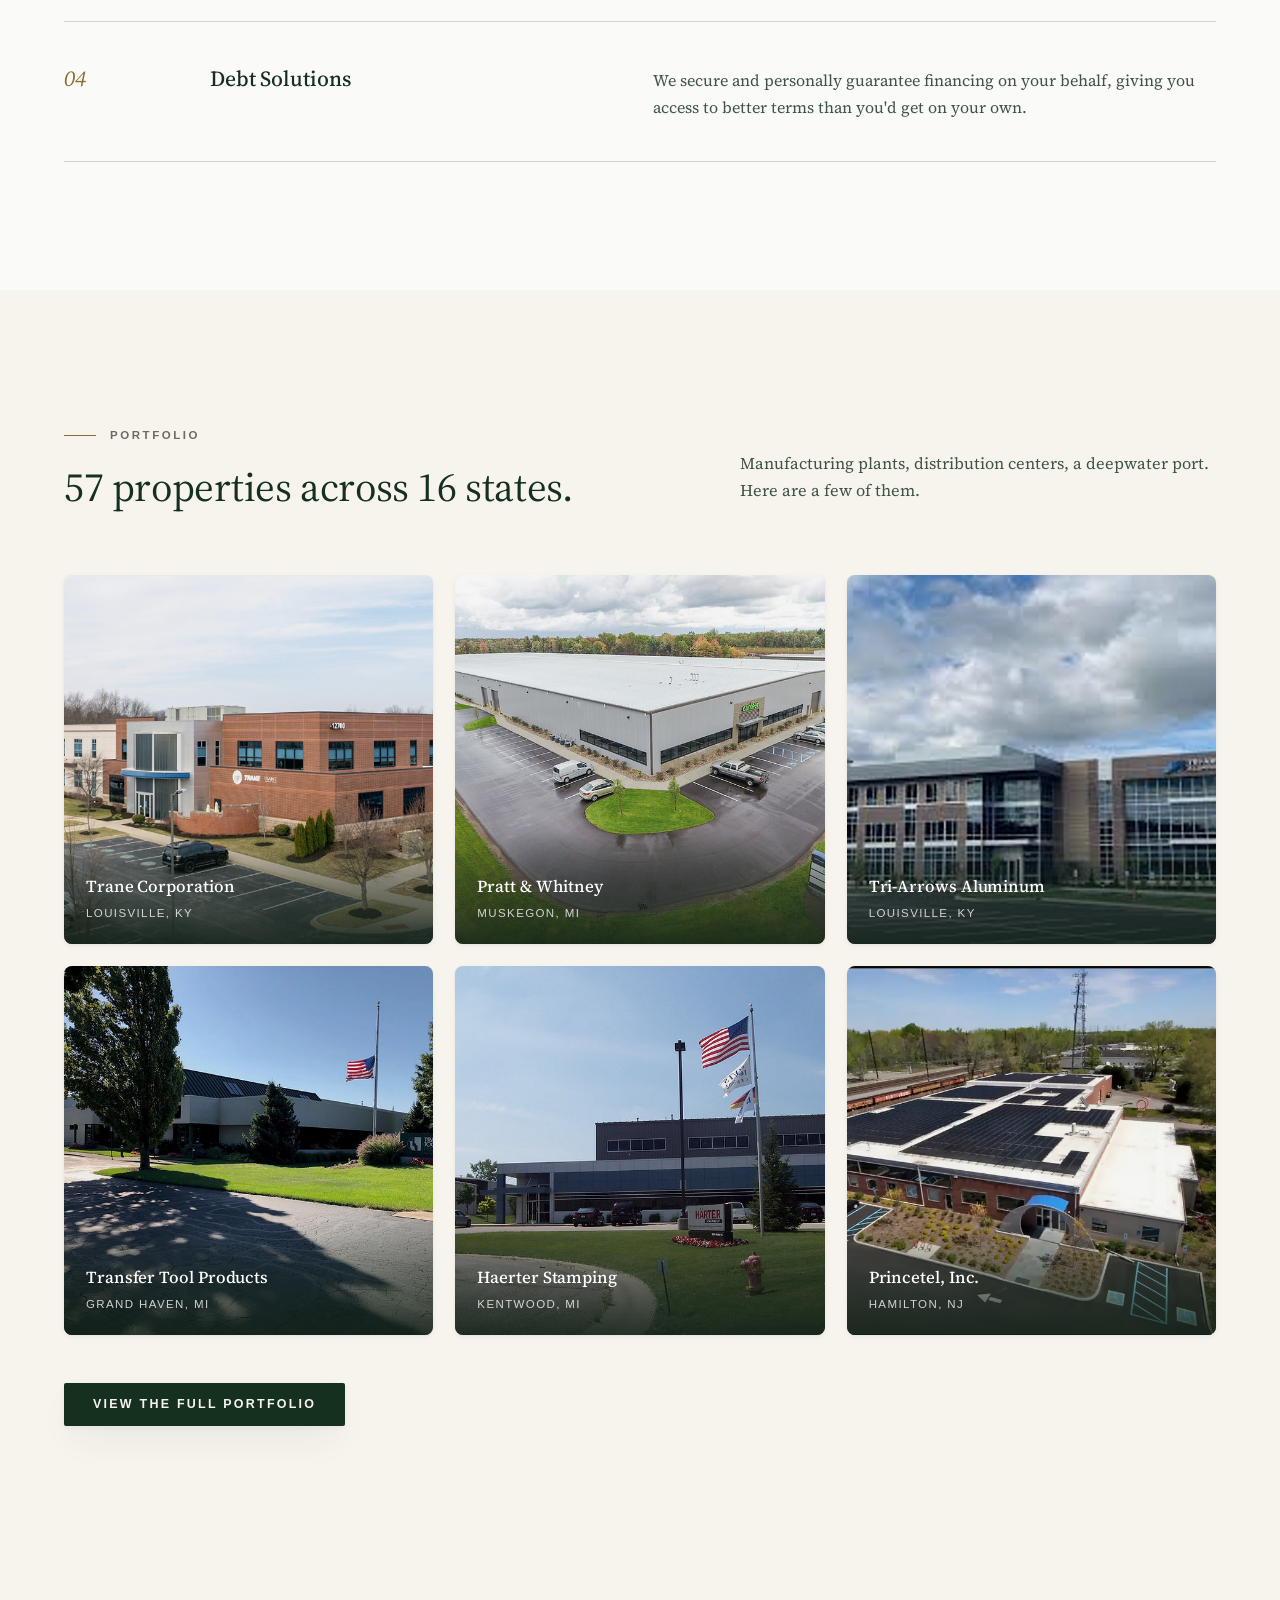
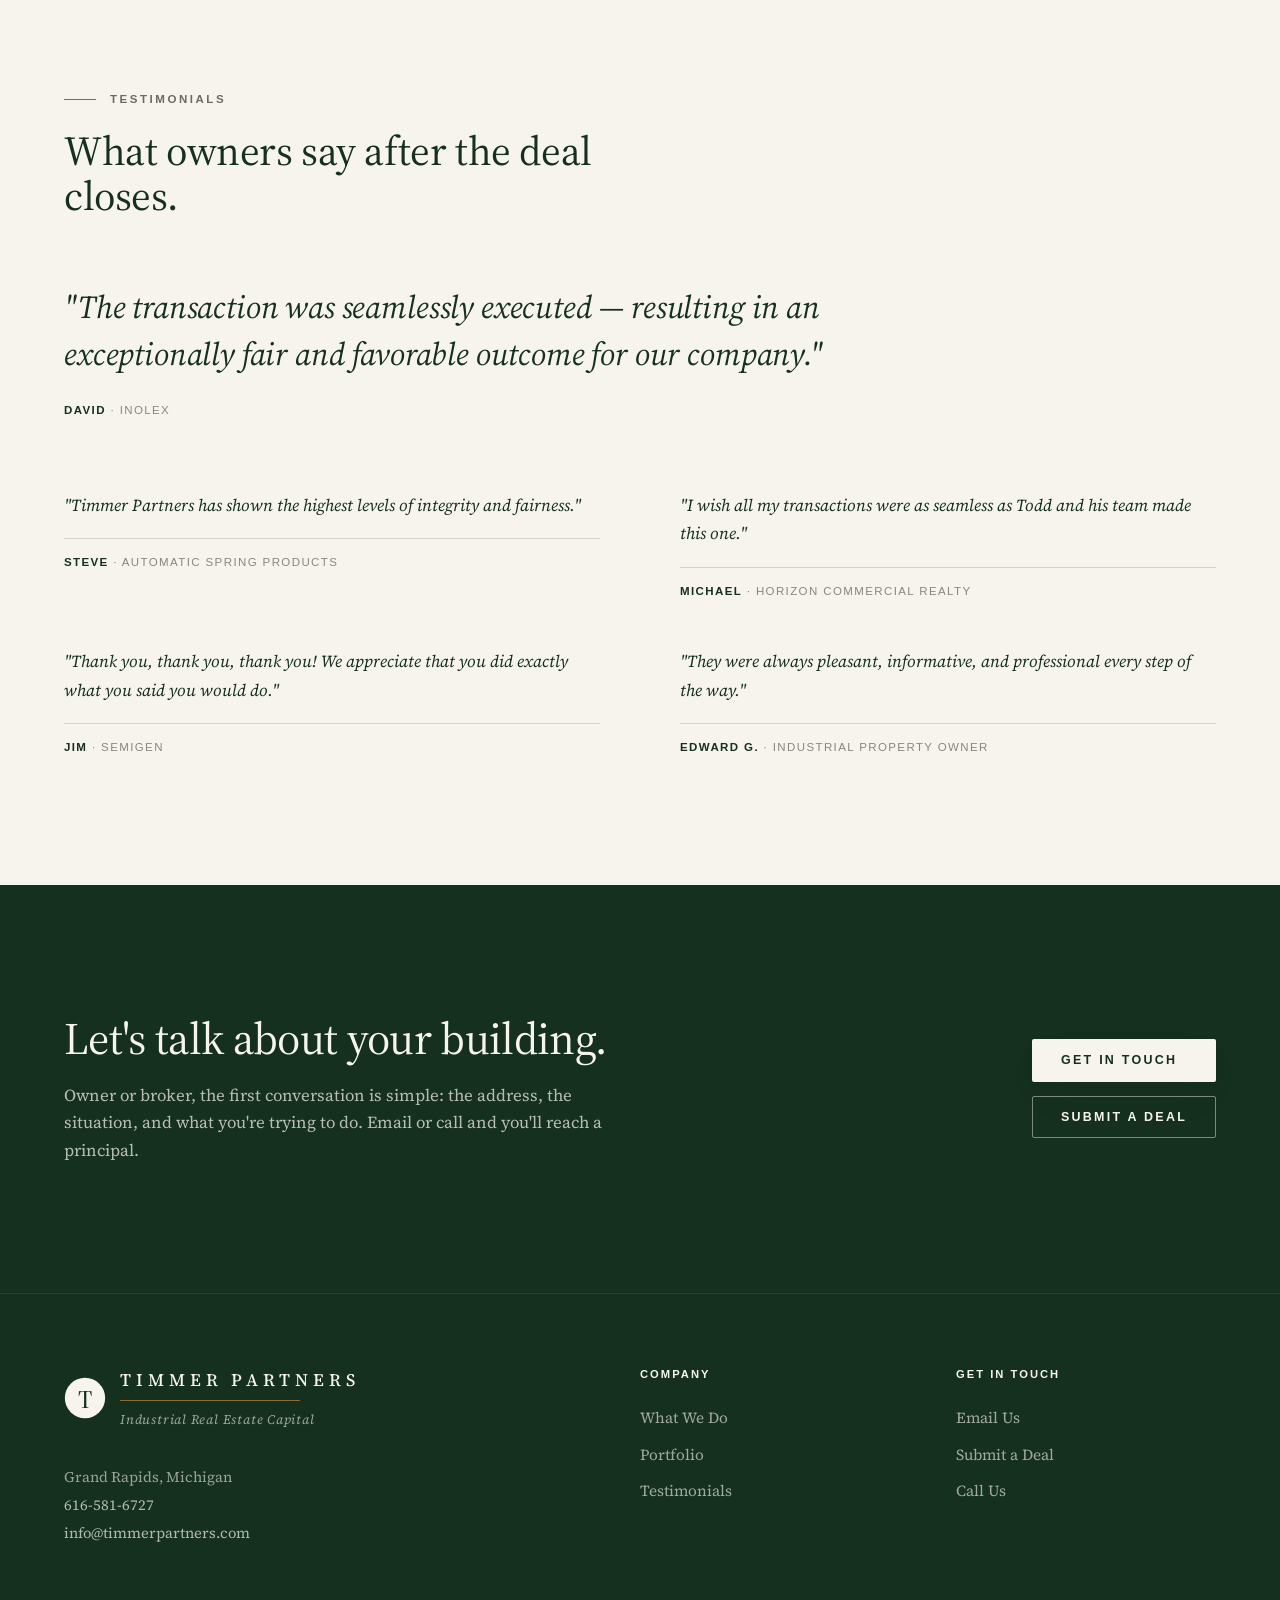
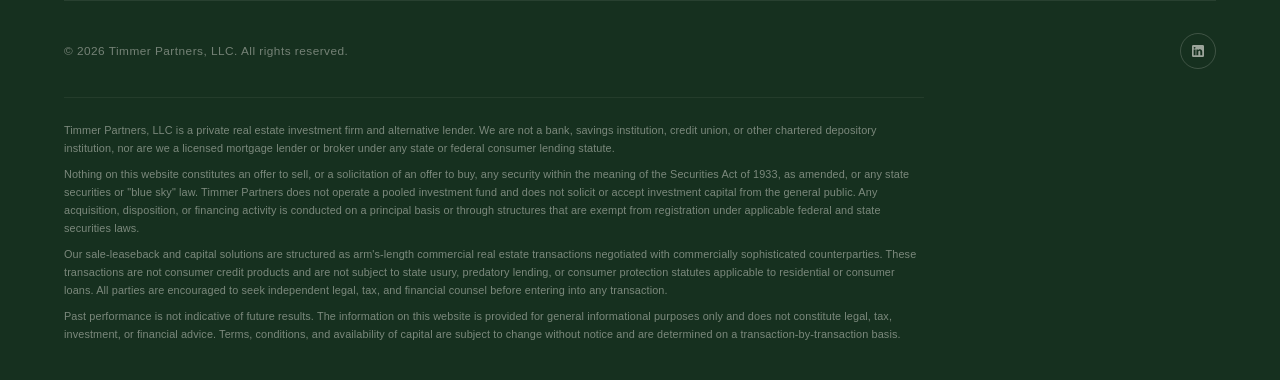
==== commit ee46bb9b: "Family-office look: real dusk property photo, text tenant strip, single CTA Hero and og-image now us" ====
--- a/index.html
+++ b/index.html
@@ -27,10 +27,9 @@
     <!-- Fonts -->
     <link rel="preconnect" href="https://fonts.googleapis.com">
     <link rel="preconnect" href="https://fonts.gstatic.com" crossorigin>
-    <link rel="preconnect" href="https://img.logo.dev">
     <link href="https://fonts.googleapis.com/css2?family=Source+Serif+4:ital,opsz,wght@0,8..60,300..700;1,8..60,300..700&display=swap" rel="stylesheet">
 
-    <link rel="stylesheet" href="styles.css?v=4">
+    <link rel="stylesheet" href="styles.css?v=5">
 
     <!-- Schema.org Organization -->
     <script type="application/ld+json">
@@ -83,7 +82,7 @@
     <!-- HERO -->
     <section class="hero">
         <div class="hero-bg">
-            <img src="hero-industrial.jpg" alt="" aria-hidden="true" width="1920" height="823">
+            <img src="hero-industrial.jpg" alt="" aria-hidden="true" width="1330" height="570">
         </div>
         <div class="container">
             <div class="hero-content">
@@ -91,8 +90,7 @@
                 <h1>We put capital to work <br><span class="accent">in industrial real estate.</span></h1>
                 <p>Timmer Partners buys industrial buildings and structures sale-leasebacks, partnerships, and debt for the owners who run them. Our capital is our own, so decisions come fast and deals actually close.</p>
                 <div class="hero-buttons">
-                    <a href="#solutions" class="btn btn-primary">See How We Work</a>
-                    <a href="#contact" class="btn btn-ghost-light">Talk to Our Team</a>
+                    <a href="#contact" class="btn btn-primary">Talk to Our Team</a>
                 </div>
             </div>
         </div>
@@ -130,21 +128,21 @@
         <div class="container">
             <div class="tenant-strip-label">Selected Tenants</div>
             <div class="tenant-row">
-                <a class="tenant-logo-link" href="portfolio.html?tenant=trane"><img class="tenant-logo" loading="lazy" decoding="async" onerror="(this.closest('.tenant-logo-link')||this).style.display='none'" src="https://img.logo.dev/trane.com?token=pk_X-1ZO13GSgeOoUrIuJ6GMQ&size=400&format=png" alt="Trane"></a>
-                <a class="tenant-logo-link" href="portfolio.html?tenant=charger-logistics"><img class="tenant-logo" loading="lazy" decoding="async" onerror="(this.closest('.tenant-logo-link')||this).style.display='none'" src="https://img.logo.dev/chargerlogistics.com?token=pk_X-1ZO13GSgeOoUrIuJ6GMQ&size=400&format=png" alt="Charger Logistics"></a>
-                <a class="tenant-logo-link" href="portfolio.html?tenant=progressive-ae"><img class="tenant-logo" loading="lazy" decoding="async" onerror="(this.closest('.tenant-logo-link')||this).style.display='none'" src="https://img.logo.dev/progressiveae.com?token=pk_X-1ZO13GSgeOoUrIuJ6GMQ&size=400&format=png" alt="Progressive AE"></a>
-                <a class="tenant-logo-link" href="portfolio.html?tenant=pratt-whitney"><img class="tenant-logo" loading="lazy" decoding="async" onerror="(this.closest('.tenant-logo-link')||this).style.display='none'" src="https://img.logo.dev/prattwhitney.com?token=pk_X-1ZO13GSgeOoUrIuJ6GMQ&size=400&format=png" alt="Pratt &amp; Whitney"></a>
-                <a class="tenant-logo-link" href="portfolio.html?tenant=kohls"><img class="tenant-logo" loading="lazy" decoding="async" onerror="(this.closest('.tenant-logo-link')||this).style.display='none'" src="https://img.logo.dev/kohls.com?token=pk_X-1ZO13GSgeOoUrIuJ6GMQ&size=400&format=png" alt="Kohl's"></a>
-                <a class="tenant-logo-link" href="portfolio.html?tenant=aunt-millies"><img class="tenant-logo" loading="lazy" decoding="async" onerror="(this.closest('.tenant-logo-link')||this).style.display='none'" src="https://img.logo.dev/auntmillies.com?token=pk_X-1ZO13GSgeOoUrIuJ6GMQ&size=400&format=png" alt="Aunt Millie's"></a>
-                <img class="tenant-logo" loading="lazy" decoding="async" onerror="(this.closest('.tenant-logo-link')||this).style.display='none'" src="https://img.logo.dev/exide.com?token=pk_X-1ZO13GSgeOoUrIuJ6GMQ&size=400&format=png" alt="Exide Technologies">
-                <a class="tenant-logo-link" href="portfolio.html?tenant=tri-arrows-aluminum"><img class="tenant-logo" loading="lazy" decoding="async" onerror="(this.closest('.tenant-logo-link')||this).style.display='none'" src="https://img.logo.dev/triarrowsaluminum.com?token=pk_X-1ZO13GSgeOoUrIuJ6GMQ&size=400&format=png" alt="Tri-Arrows Aluminum"></a>
-                <a class="tenant-logo-link" href="portfolio.html?tenant=aludyne"><img class="tenant-logo" loading="lazy" decoding="async" onerror="(this.closest('.tenant-logo-link')||this).style.display='none'" src="https://img.logo.dev/aludyne.com?token=pk_X-1ZO13GSgeOoUrIuJ6GMQ&size=400&format=png" alt="Aludyne"></a>
-                <a class="tenant-logo-link" href="portfolio.html?tenant=superior-foods"><img class="tenant-logo" loading="lazy" decoding="async" onerror="(this.closest('.tenant-logo-link')||this).style.display='none'" src="https://img.logo.dev/superiorfoods.com?token=pk_X-1ZO13GSgeOoUrIuJ6GMQ&size=400&format=png" alt="Superior Foods"></a>
-                <a class="tenant-logo-link" href="portfolio.html?tenant=colite"><img class="tenant-logo" loading="lazy" decoding="async" onerror="(this.closest('.tenant-logo-link')||this).style.display='none'" src="https://img.logo.dev/colite.com?token=pk_X-1ZO13GSgeOoUrIuJ6GMQ&size=400&format=png" alt="Colite"></a>
-                <a class="tenant-logo-link" href="portfolio.html?tenant=air-flo"><img class="tenant-logo" loading="lazy" decoding="async" onerror="(this.closest('.tenant-logo-link')||this).style.display='none'" src="https://img.logo.dev/airflo.com?token=pk_X-1ZO13GSgeOoUrIuJ6GMQ&size=400&format=png" alt="Air Flo"></a>
-                <a class="tenant-logo-link" href="portfolio.html?tenant=geerpres"><img class="tenant-logo" loading="lazy" decoding="async" onerror="(this.closest('.tenant-logo-link')||this).style.display='none'" src="https://img.logo.dev/geerpres.com?token=pk_X-1ZO13GSgeOoUrIuJ6GMQ&size=400&format=png" alt="Geerpres"></a>
-                <a class="tenant-logo-link" href="portfolio.html?tenant=transcendia"><img class="tenant-logo" loading="lazy" decoding="async" onerror="(this.closest('.tenant-logo-link')||this).style.display='none'" src="https://img.logo.dev/transcendia.com?token=pk_X-1ZO13GSgeOoUrIuJ6GMQ&size=400&format=png" alt="Transcendia"></a>
-                <a class="tenant-logo-link" href="portfolio.html?tenant=tmf-plastics"><img class="tenant-logo" loading="lazy" decoding="async" onerror="(this.closest('.tenant-logo-link')||this).style.display='none'" src="https://img.logo.dev/tmfplastics.com?token=pk_X-1ZO13GSgeOoUrIuJ6GMQ&size=400&format=png" alt="TMF Plastics"></a>
+                <a href="portfolio.html?tenant=trane">Trane</a>
+                <a href="portfolio.html?tenant=pratt-whitney">Pratt &amp; Whitney</a>
+                <a href="portfolio.html?tenant=kohls">Kohl's</a>
+                <span>Exide Technologies</span>
+                <a href="portfolio.html?tenant=charger-logistics">Charger Logistics</a>
+                <a href="portfolio.html?tenant=aludyne">Aludyne</a>
+                <a href="portfolio.html?tenant=aunt-millies">Aunt Millie's</a>
+                <a href="portfolio.html?tenant=tri-arrows-aluminum">Tri-Arrows Aluminum</a>
+                <a href="portfolio.html?tenant=superior-foods">Superior Foods</a>
+                <a href="portfolio.html?tenant=transcendia">Transcendia</a>
+                <a href="portfolio.html?tenant=colite">Colite</a>
+                <a href="portfolio.html?tenant=air-flo">Air Flo</a>
+                <a href="portfolio.html?tenant=geerpres">Geerpres</a>
+                <a href="portfolio.html?tenant=tmf-plastics">TMF Plastics</a>
+                <a href="portfolio.html?tenant=progressive-ae">Progressive A&amp;E</a>
             </div>
         </div>
     </section>
@@ -347,7 +345,7 @@
                 </div>
             </div>
             <div class="footer-bottom">
-                <div>&copy; 2026 Timmer Partners, LLC. All rights reserved. &nbsp;|&nbsp; <a href="https://logo.dev" target="_blank" rel="noopener">Logos provided by Logo.dev</a></div>
+                <div>&copy; 2026 Timmer Partners, LLC. All rights reserved.</div>
                 <div class="footer-social">
                     <a href="https://www.linkedin.com/company/timmer-partners" target="_blank" rel="noopener" aria-label="LinkedIn">
                         <svg viewBox="0 0 24 24" fill="currentColor" aria-hidden="true"><path d="M19 3a2 2 0 0 1 2 2v14a2 2 0 0 1-2 2H5a2 2 0 0 1-2-2V5a2 2 0 0 1 2-2h14zM8.339 18.337V9.725h-2.86v8.612h2.86zM6.91 8.546c.916 0 1.488-.607 1.488-1.366-.018-.776-.572-1.366-1.471-1.366-.898 0-1.487.59-1.487 1.366 0 .76.572 1.366 1.453 1.366h.017zm11.428 9.79V13.4c0-2.642-1.41-3.872-3.291-3.872-1.518 0-2.198.835-2.578 1.421v-1.221h-2.86c.038.807 0 8.612 0 8.612h2.86v-4.81c0-.257.018-.514.094-.698.207-.514.677-1.045 1.467-1.045 1.034 0 1.448.788 1.448 1.945v4.608h2.86z"/></svg>
--- a/styles.css
+++ b/styles.css
@@ -520,23 +520,25 @@
 .tenant-row {
     display: flex;
     flex-wrap: wrap;
-    align-items: center;
-    gap: 36px 64px;
-}
-.tenant-logo-link {
-    display: inline-flex;
-    align-items: center;
-    text-decoration: none;
-    line-height: 0;
-}
-.tenant-logo {
-    height: 44px;
-    width: auto;
-    max-width: 150px;
-    object-fit: contain;
-    transition: transform var(--t-med);
-}
-.tenant-logo-link:hover .tenant-logo { transform: scale(1.05); }
+    align-items: baseline;
+    row-gap: 16px;
+    max-width: 980px;
+}
+.tenant-row > a,
+.tenant-row > span {
+    font-family: var(--font-serif);
+    font-size: 1.05rem;
+    color: var(--text-2);
+    line-height: 1.5;
+    white-space: nowrap;
+}
+.tenant-row > a { transition: color var(--t-fast); }
+.tenant-row > a:hover { color: var(--forest); text-decoration: underline; text-underline-offset: 4px; text-decoration-color: var(--bronze); }
+.tenant-row > *:not(:last-child)::after {
+    content: "\00B7";
+    margin: 0 16px;
+    color: var(--bronze);
+}
 
 /* ---------- Broker callout ---------- */
 .broker-callout {
@@ -1167,8 +1169,8 @@
     .portfolio-grid { grid-template-columns: 1fr; max-width: 420px; margin: 0 auto; }
     .portfolio-page .portfolio-grid { grid-template-columns: 1fr; max-width: 420px; margin: 0 auto; }
     .footer-cta-buttons { flex-direction: column; align-items: stretch; }
-    .tenant-row { gap: 28px 44px; }
-    .tenant-logo { height: 36px; }
+    .tenant-row > a, .tenant-row > span { font-size: 0.98rem; }
+    .tenant-row > *:not(:last-child)::after { margin: 0 12px; }
     .portfolio-hero-stats { gap: 32px; flex-wrap: wrap; }
     .portfolio-hero-stat .num { font-size: 1.8rem; }
 }
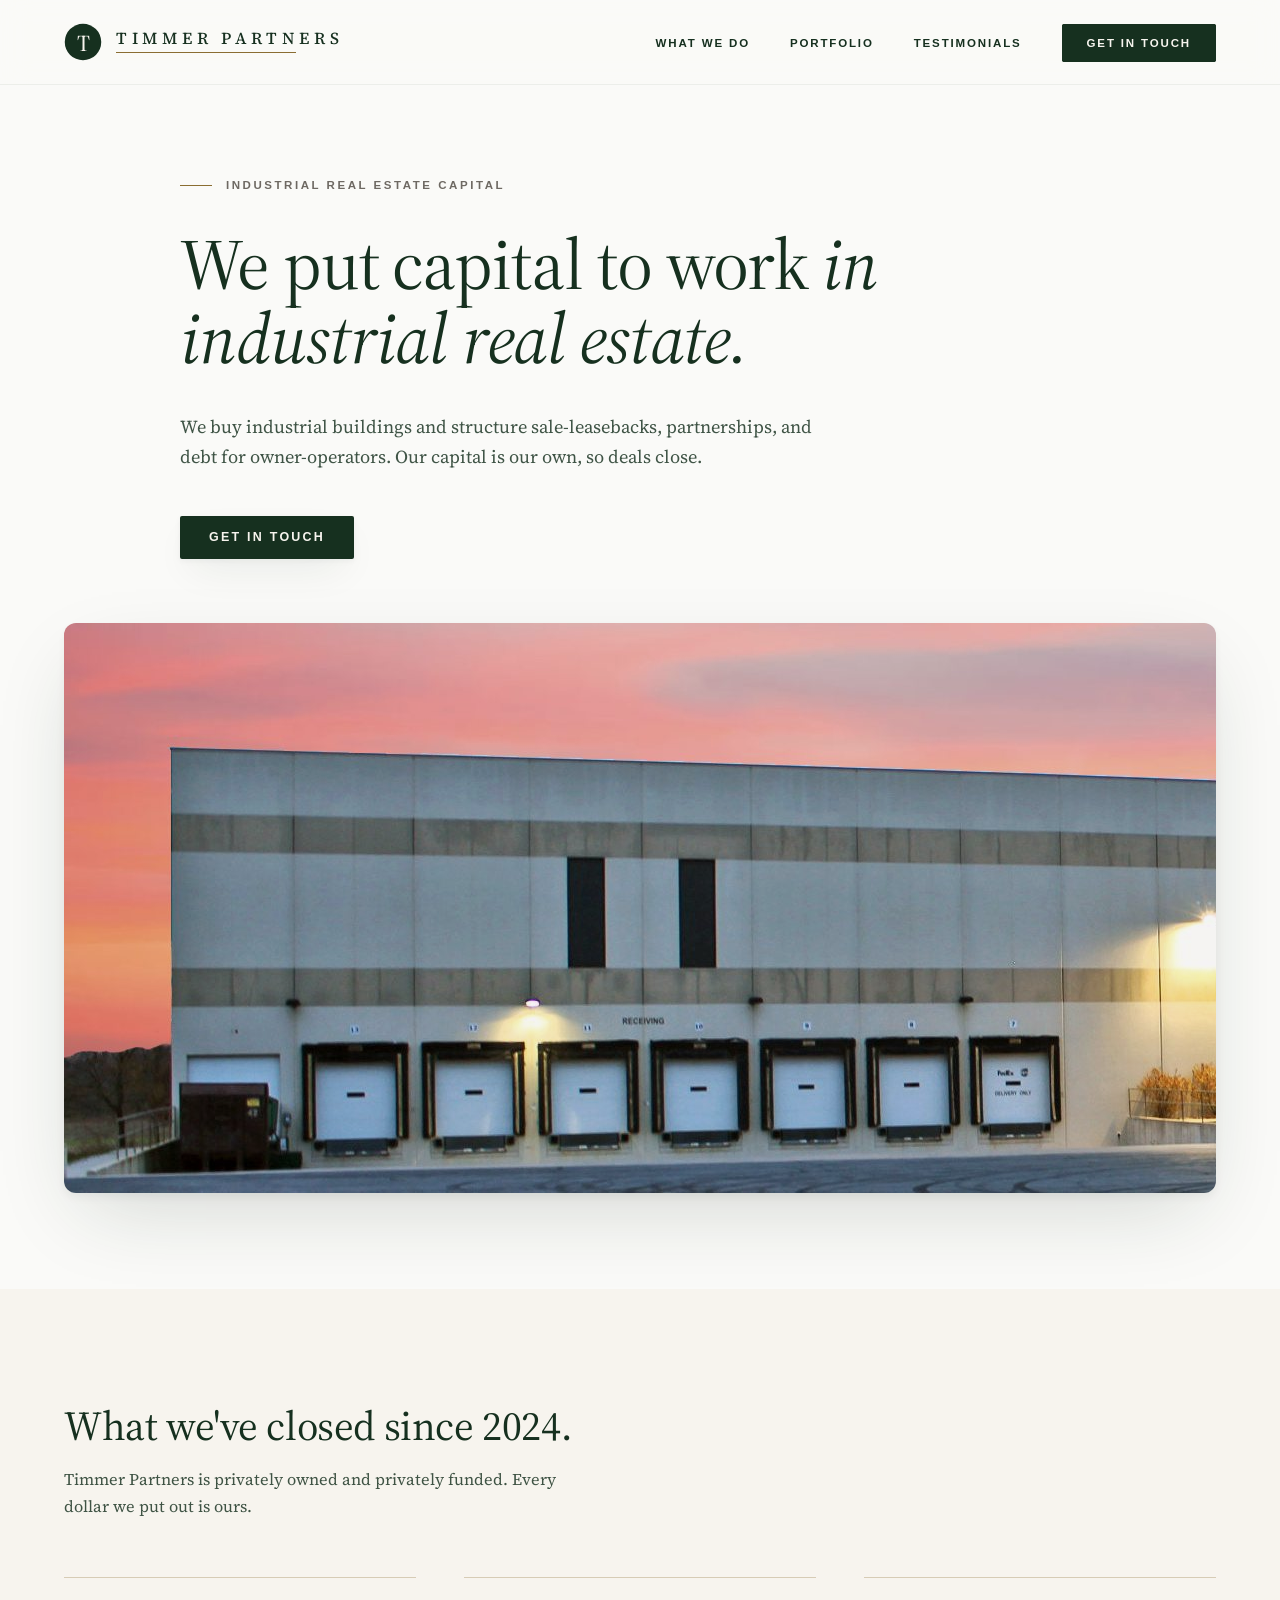
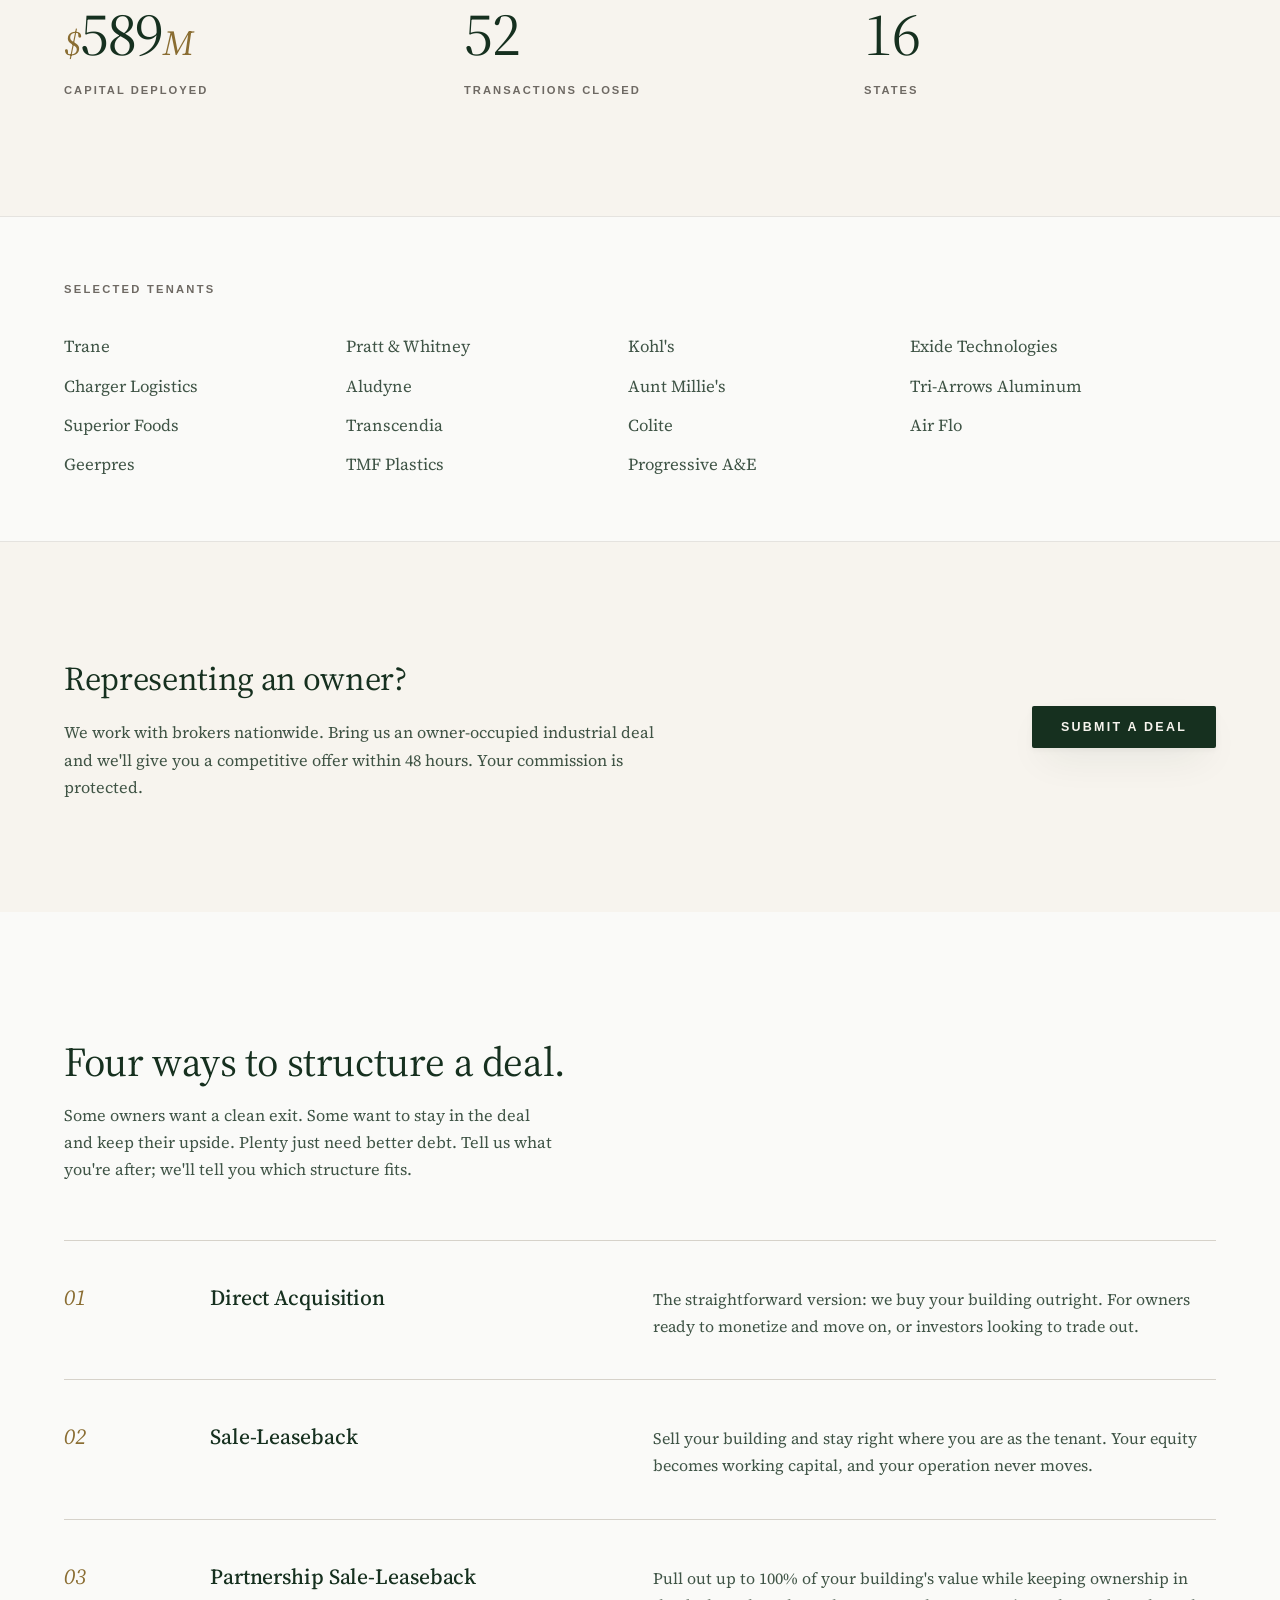
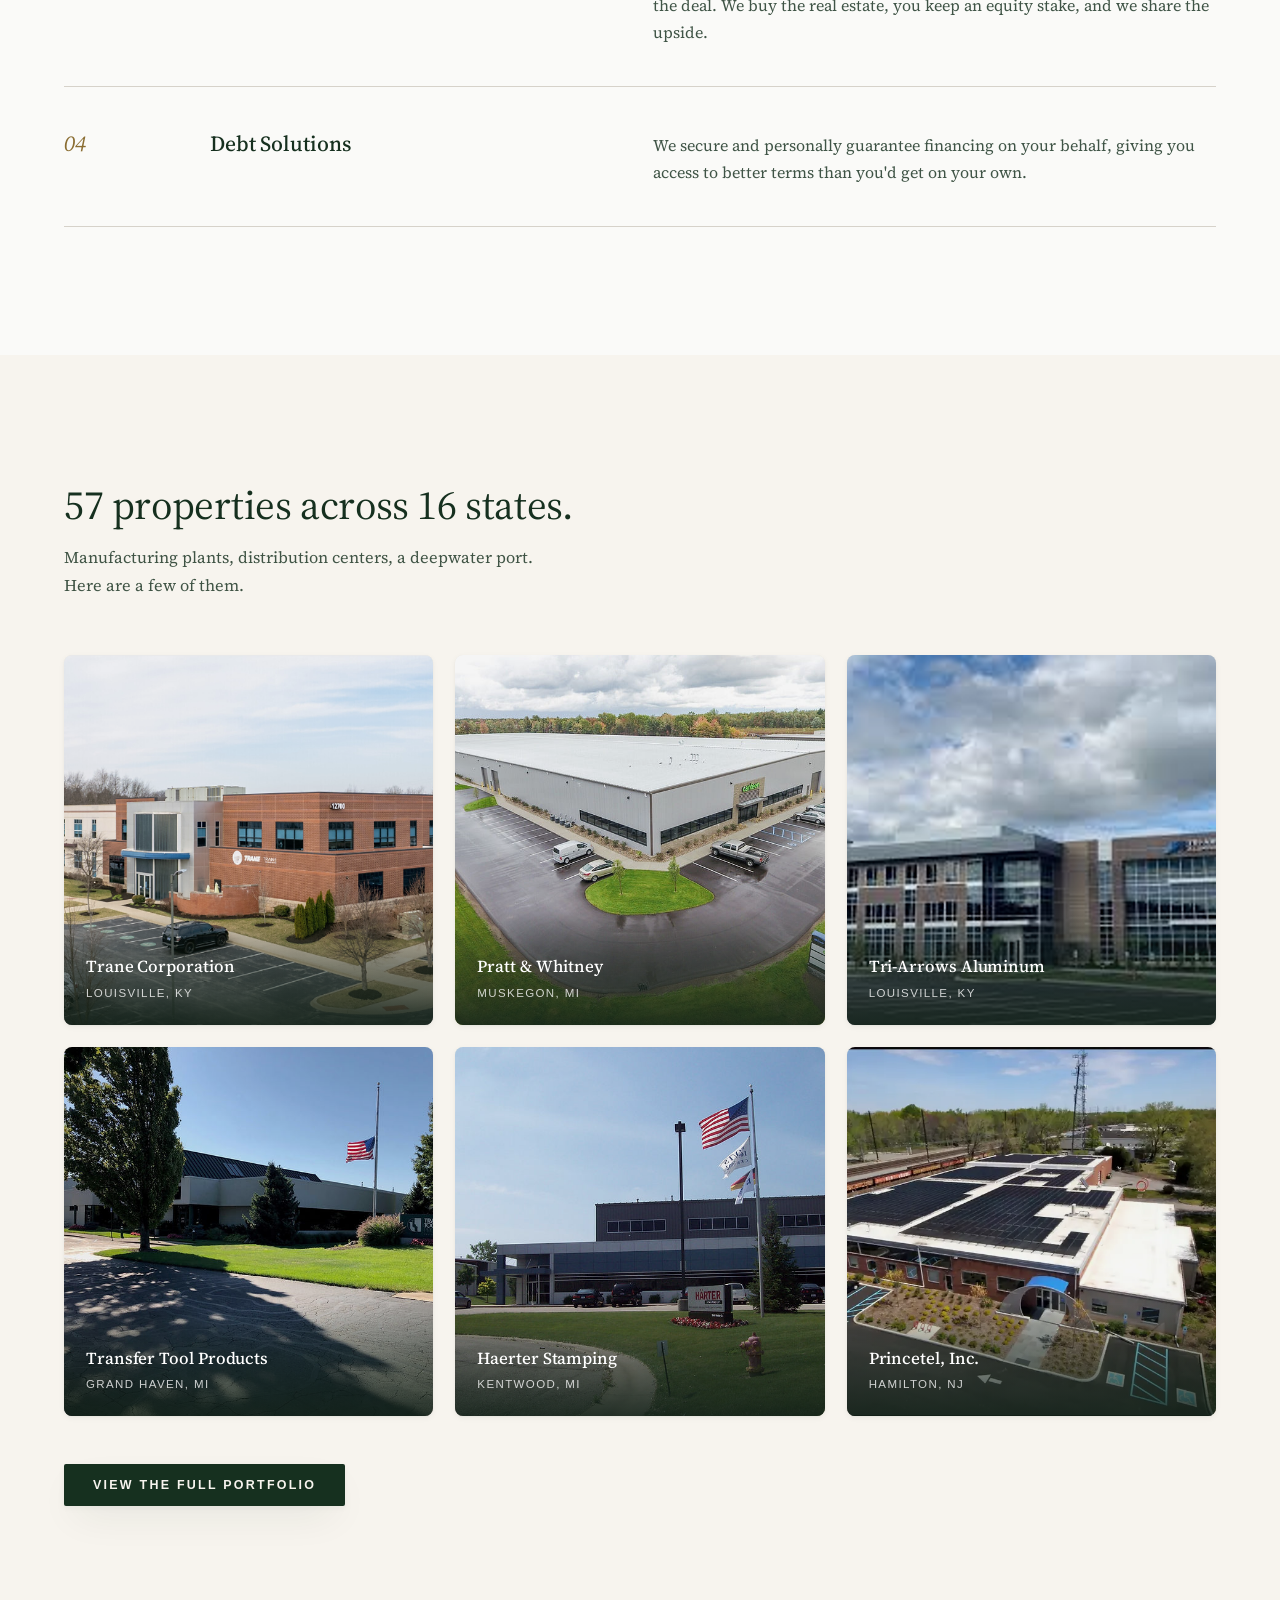
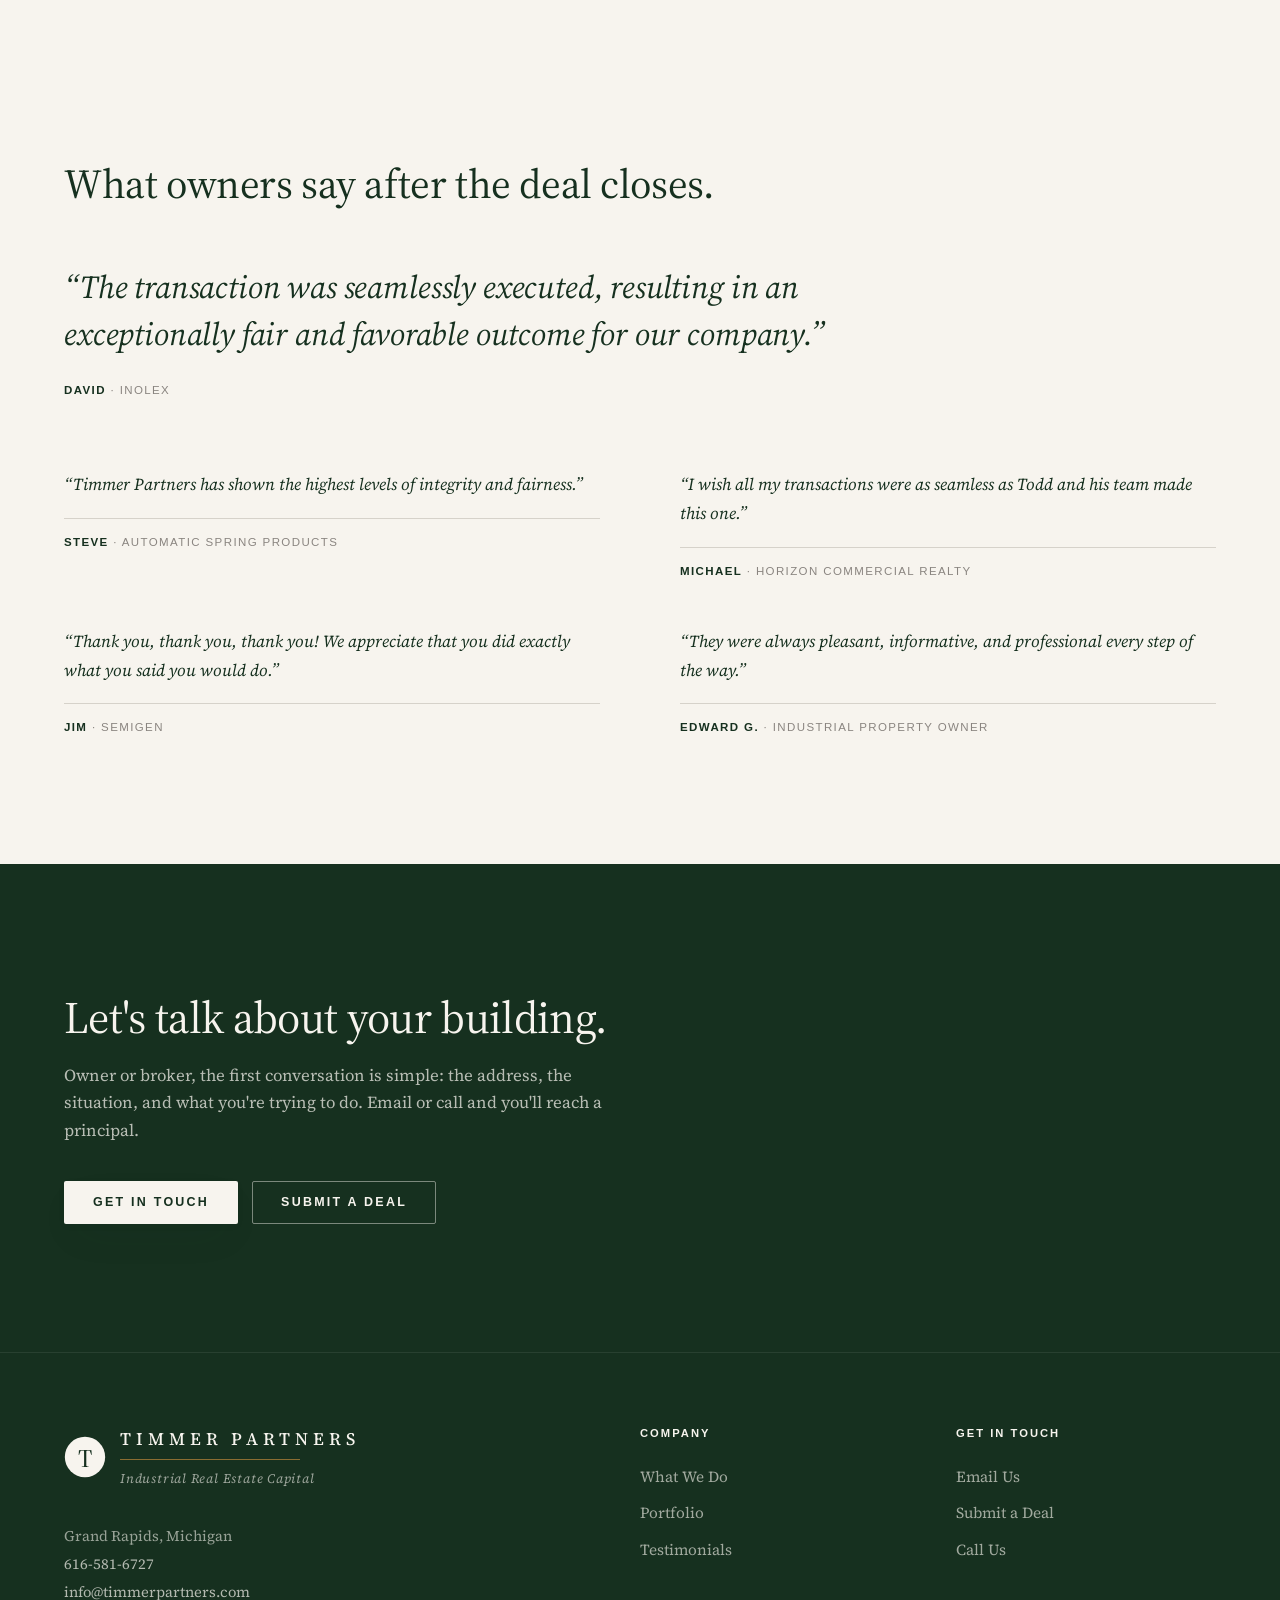
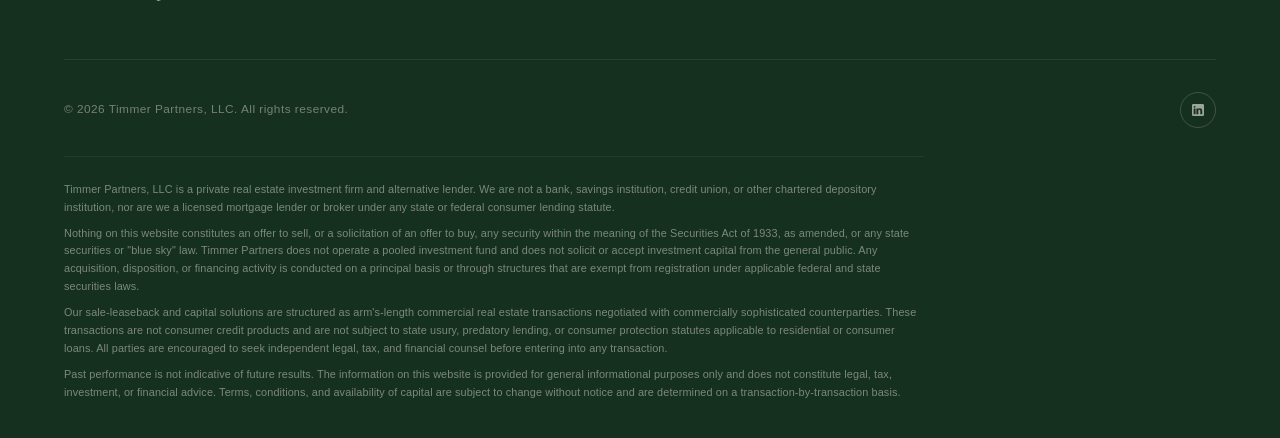
==== commit 5e55e474: "Apply design-taste-frontend audit: kill remaining AI tells Zero em-dashes anywhere (metas, schema, q" ====
--- a/index.html
+++ b/index.html
@@ -4,7 +4,7 @@
     <meta charset="UTF-8">
     <meta name="viewport" content="width=device-width, initial-scale=1.0">
     <title>Timmer Partners | Industrial Real Estate Capital</title>
-    <meta name="description" content="Timmer Partners puts capital to work in industrial real estate — acquisitions, sale-leasebacks, partnerships, and debt. $589M deployed across 16 states since 2024.">
+    <meta name="description" content="Timmer Partners puts capital to work in industrial real estate: acquisitions, sale-leasebacks, partnerships, and debt. $589M deployed across 16 states since 2024.">
     <meta name="theme-color" content="#16301F">
     <link rel="canonical" href="https://timmerpartners.com/">
 
@@ -29,7 +29,7 @@
     <link rel="preconnect" href="https://fonts.gstatic.com" crossorigin>
     <link href="https://fonts.googleapis.com/css2?family=Source+Serif+4:ital,opsz,wght@0,8..60,300..700;1,8..60,300..700&display=swap" rel="stylesheet">
 
-    <link rel="stylesheet" href="styles.css?v=5">
+    <link rel="stylesheet" href="styles.css?v=6">
 
     <!-- Schema.org Organization -->
     <script type="application/ld+json">
@@ -39,7 +39,7 @@
         "name": "Timmer Partners",
         "url": "https://timmerpartners.com",
         "logo": "https://timmerpartners.com/brand/brand-primary.svg",
-        "description": "Industrial real estate capital — acquisitions, sale-leasebacks, partnerships, and debt. $589M deployed across 16 states since 2024.",
+        "description": "Industrial real estate capital: acquisitions, sale-leasebacks, partnerships, and debt. $589M deployed across 16 states since 2024.",
         "address": {
             "@type": "PostalAddress",
             "addressLocality": "Grand Rapids",
@@ -71,7 +71,7 @@
                 <li><a href="#solutions">What We Do</a></li>
                 <li><a href="portfolio.html">Portfolio</a></li>
                 <li><a href="#testimonials">Testimonials</a></li>
-                <li><a href="#contact" class="nav-cta">Contact Us</a></li>
+                <li><a href="#contact" class="nav-cta">Get in Touch</a></li>
             </ul>
             <button class="mobile-toggle" id="mobileToggle" aria-label="Toggle menu" aria-expanded="false">
                 <span></span><span></span><span></span>
@@ -87,10 +87,10 @@
         <div class="container">
             <div class="hero-content">
                 <span class="hero-label">Industrial Real Estate Capital</span>
-                <h1>We put capital to work <br><span class="accent">in industrial real estate.</span></h1>
-                <p>Timmer Partners buys industrial buildings and structures sale-leasebacks, partnerships, and debt for the owners who run them. Our capital is our own, so decisions come fast and deals actually close.</p>
+                <h1>We put capital to work <span class="accent">in industrial real estate.</span></h1>
+                <p>We buy industrial buildings and structure sale-leasebacks, partnerships, and debt for owner-operators. Our capital is our own, so deals close.</p>
                 <div class="hero-buttons">
-                    <a href="#contact" class="btn btn-primary">Talk to Our Team</a>
+                    <a href="#contact" class="btn btn-primary">Get in Touch</a>
                 </div>
             </div>
         </div>
@@ -100,11 +100,8 @@
     <section class="stats-bar">
         <div class="container">
             <div class="section-head">
-                <div>
-                    <span class="section-label">Track Record</span>
-                    <h2 class="section-heading">What we've closed since 2024.</h2>
-                </div>
-                <p class="section-side">Timmer Partners is privately owned and privately funded. Every dollar we put out is ours.</p>
+                <h2 class="section-heading">What we've closed since 2024.</h2>
+                <p class="section-lede">Timmer Partners is privately owned and privately funded. Every dollar we put out is ours.</p>
             </div>
             <div class="stats-grid">
                 <div class="stat-item">
@@ -164,11 +161,8 @@
     <section class="solutions" id="solutions">
         <div class="container">
             <div class="section-head">
-                <div>
-                    <span class="section-label">What We Do</span>
-                    <h2 class="section-heading">Four ways we put capital to work.</h2>
-                </div>
-                <p class="section-side">Some owners want a clean exit. Some want to stay in the deal and keep their upside. Plenty just need better debt. Tell us where you're trying to get; we'll tell you which structure fits.</p>
+                <h2 class="section-heading">Four ways to structure a deal.</h2>
+                <p class="section-lede">Some owners want a clean exit. Some want to stay in the deal and keep their upside. Plenty just need better debt. Tell us what you're after; we'll tell you which structure fits.</p>
             </div>
             <div class="solutions-list">
                 <div class="solution-row">
@@ -199,11 +193,8 @@
     <section class="portfolio" id="portfolio">
         <div class="container">
             <div class="section-head">
-                <div>
-                    <span class="section-label">Portfolio</span>
-                    <h2 class="section-heading">57 properties across 16 states.</h2>
-                </div>
-                <p class="section-side">Manufacturing plants, distribution centers, a deepwater port. Here are a few of them.</p>
+                <h2 class="section-heading">57 properties across 16 states.</h2>
+                <p class="section-lede">Manufacturing plants, distribution centers, a deepwater port. Here are a few of them.</p>
             </div>
             <div class="portfolio-grid">
                 <div class="portfolio-card">
@@ -259,30 +250,27 @@
     <section class="testimonials" id="testimonials">
         <div class="container">
             <div class="section-head">
-                <div>
-                    <span class="section-label">Testimonials</span>
-                    <h2 class="section-heading">What owners say after the deal closes.</h2>
-                </div>
+                <h2 class="section-heading">What owners say after the deal closes.</h2>
             </div>
             <figure class="quote-feature">
-                <blockquote>"The transaction was seamlessly executed &mdash; resulting in an exceptionally fair and favorable outcome for our company."</blockquote>
+                <blockquote>&ldquo;The transaction was seamlessly executed, resulting in an exceptionally fair and favorable outcome for our company.&rdquo;</blockquote>
                 <figcaption><span class="quote-name">David</span> &middot; Inolex</figcaption>
             </figure>
             <div class="quote-grid">
                 <figure class="quote">
-                    <blockquote>"Timmer Partners has shown the highest levels of integrity and fairness."</blockquote>
+                    <blockquote>&ldquo;Timmer Partners has shown the highest levels of integrity and fairness.&rdquo;</blockquote>
                     <figcaption><span class="quote-name">Steve</span> &middot; Automatic Spring Products</figcaption>
                 </figure>
                 <figure class="quote">
-                    <blockquote>"I wish all my transactions were as seamless as Todd and his team made this one."</blockquote>
+                    <blockquote>&ldquo;I wish all my transactions were as seamless as Todd and his team made this one.&rdquo;</blockquote>
                     <figcaption><span class="quote-name">Michael</span> &middot; Horizon Commercial Realty</figcaption>
                 </figure>
                 <figure class="quote">
-                    <blockquote>"Thank you, thank you, thank you! We appreciate that you did exactly what you said you would do."</blockquote>
+                    <blockquote>&ldquo;Thank you, thank you, thank you! We appreciate that you did exactly what you said you would do.&rdquo;</blockquote>
                     <figcaption><span class="quote-name">Jim</span> &middot; Semigen</figcaption>
                 </figure>
                 <figure class="quote">
-                    <blockquote>"They were always pleasant, informative, and professional every step of the way."</blockquote>
+                    <blockquote>&ldquo;They were always pleasant, informative, and professional every step of the way.&rdquo;</blockquote>
                     <figcaption><span class="quote-name">Edward G.</span> &middot; Industrial Property Owner</figcaption>
                 </figure>
             </div>
@@ -362,11 +350,14 @@
     </footer>
 
     <script>
-        // Header scroll effect
+        // Header scroll effect (IntersectionObserver, no scroll listener)
         const header = document.getElementById('header');
-        window.addEventListener('scroll', () => {
-            header.classList.toggle('scrolled', window.scrollY > 50);
-        });
+        const sentinel = document.createElement('div');
+        sentinel.style.cssText = 'position:absolute;top:0;left:0;height:60px;width:1px;pointer-events:none;';
+        document.body.prepend(sentinel);
+        new IntersectionObserver(([e]) => {
+            header.classList.toggle('scrolled', !e.isIntersecting);
+        }).observe(sentinel);
 
         // Mobile menu toggle
         const mobileToggle = document.getElementById('mobileToggle');
--- a/styles.css
+++ b/styles.css
@@ -154,21 +154,19 @@
 .text-center { text-align: center; }
 .mx-auto { margin-left: auto; margin-right: auto; }
 
-/* Editorial section header: label + heading left, supporting copy right */
+/* Section header: heading with lede stacked below, left-aligned */
 .section-head {
-    display: grid;
-    grid-template-columns: minmax(0, 1.25fr) minmax(0, 1fr);
-    gap: 24px 80px;
-    align-items: end;
-    margin-bottom: 64px;
+    margin-bottom: 56px;
+    max-width: 720px;
 }
 .section-head .section-heading { margin-bottom: 0; }
-.section-side {
+.section-lede {
     font-family: var(--font-serif);
     font-size: 1.02rem;
     color: var(--text-2);
     line-height: 1.68;
-    padding-bottom: 6px;
+    margin-top: 16px;
+    max-width: 62ch;
 }
 
 /* ---------- Buttons ---------- */
@@ -518,11 +516,10 @@
     margin-bottom: 36px;
 }
 .tenant-row {
-    display: flex;
-    flex-wrap: wrap;
-    align-items: baseline;
-    row-gap: 16px;
-    max-width: 980px;
+    display: grid;
+    grid-template-columns: repeat(auto-fill, minmax(200px, 1fr));
+    gap: 14px 48px;
+    max-width: 1080px;
 }
 .tenant-row > a,
 .tenant-row > span {
@@ -530,15 +527,9 @@
     font-size: 1.05rem;
     color: var(--text-2);
     line-height: 1.5;
-    white-space: nowrap;
 }
 .tenant-row > a { transition: color var(--t-fast); }
 .tenant-row > a:hover { color: var(--forest); text-decoration: underline; text-underline-offset: 4px; text-decoration-color: var(--bronze); }
-.tenant-row > *:not(:last-child)::after {
-    content: "\00B7";
-    margin: 0 16px;
-    color: var(--bronze);
-}
 
 /* ---------- Broker callout ---------- */
 .broker-callout {
@@ -811,12 +802,7 @@
     background: var(--forest);
     color: var(--warm-white);
 }
-.footer-cta-inner {
-    display: grid;
-    grid-template-columns: minmax(0, 1.6fr) auto;
-    gap: 40px 80px;
-    align-items: center;
-}
+.footer-cta-inner { max-width: 720px; }
 .footer-cta h2 {
     font-family: var(--font-serif);
     font-size: clamp(2rem, 3.8vw, 2.8rem);
@@ -835,9 +821,9 @@
 }
 .footer-cta-buttons {
     display: flex;
-    flex-direction: column;
     gap: 14px;
-    align-items: stretch;
+    flex-wrap: wrap;
+    margin-top: 36px;
 }
 
 /* ---------- Footer ---------- */
@@ -1142,16 +1128,13 @@
     .hero { padding: 148px 0 80px; }
     .hero-bg { margin-top: 48px; }
     .hero-bg img { aspect-ratio: 4 / 3; }
-    .section-head { grid-template-columns: 1fr; align-items: start; gap: 18px; margin-bottom: 48px; }
-    .section-side { padding-bottom: 0; }
+    .section-head { margin-bottom: 44px; }
     .stats-grid { grid-template-columns: 1fr; gap: 40px; }
     .steps-grid { grid-template-columns: 1fr; gap: 56px; }
     .solution-row { grid-template-columns: 56px minmax(0, 1fr); gap: 10px 24px; }
     .solution-row p { grid-column: 2; }
     .broker-inner { grid-template-columns: 1fr; }
     .quote-grid { grid-template-columns: 1fr; gap: 40px; }
-    .footer-cta-inner { grid-template-columns: 1fr; }
-    .footer-cta-buttons { flex-direction: row; flex-wrap: wrap; }
     .portfolio-grid { grid-template-columns: repeat(2, 1fr); }
     .portfolio-page .portfolio-grid { grid-template-columns: repeat(2, 1fr); }
     .footer-grid { grid-template-columns: 1fr; text-align: center; gap: 40px; }
@@ -1163,14 +1146,12 @@
 }
 @media (max-width: 600px) {
     .hero h1 { letter-spacing: -0.012em; }
-    .hero h1 br { display: none; }
     .hero-buttons { flex-direction: column; align-items: stretch; }
     .btn { justify-content: center; }
     .portfolio-grid { grid-template-columns: 1fr; max-width: 420px; margin: 0 auto; }
     .portfolio-page .portfolio-grid { grid-template-columns: 1fr; max-width: 420px; margin: 0 auto; }
     .footer-cta-buttons { flex-direction: column; align-items: stretch; }
     .tenant-row > a, .tenant-row > span { font-size: 0.98rem; }
-    .tenant-row > *:not(:last-child)::after { margin: 0 12px; }
     .portfolio-hero-stats { gap: 32px; flex-wrap: wrap; }
     .portfolio-hero-stat .num { font-size: 1.8rem; }
 }
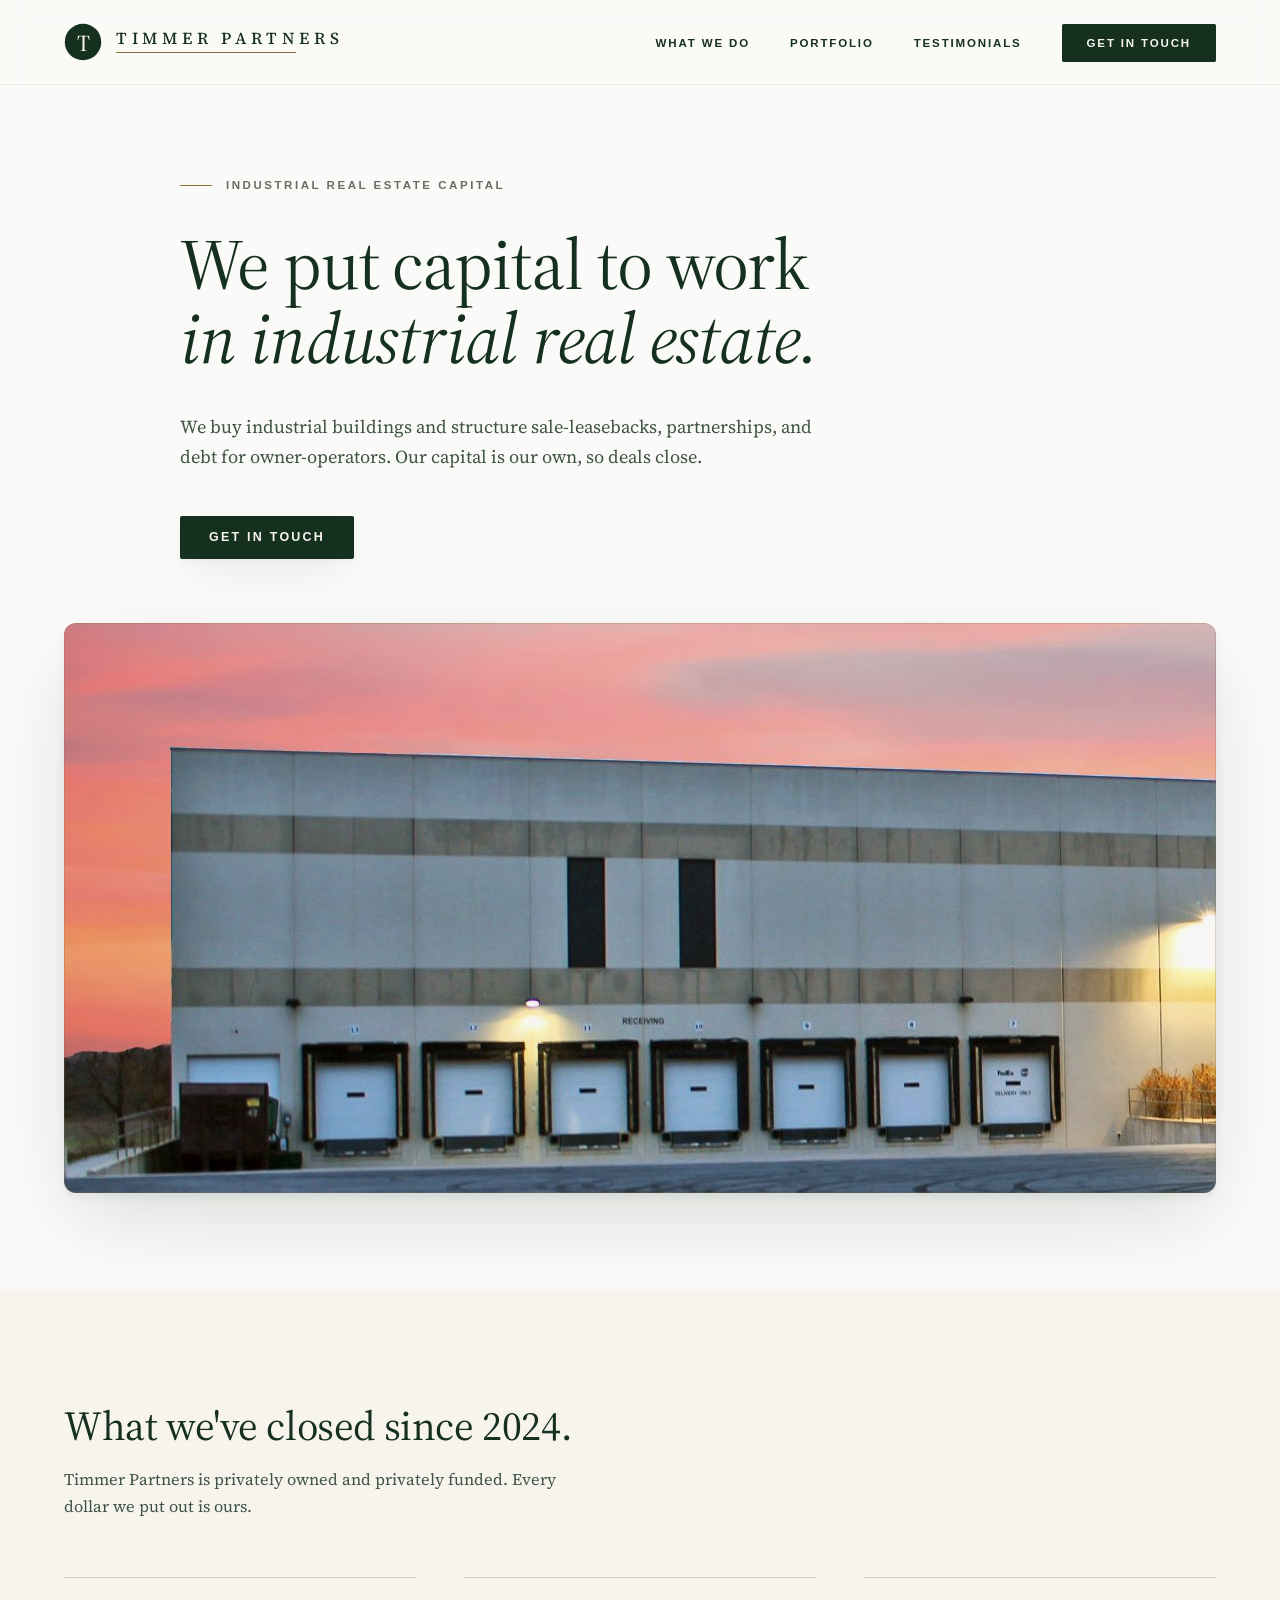
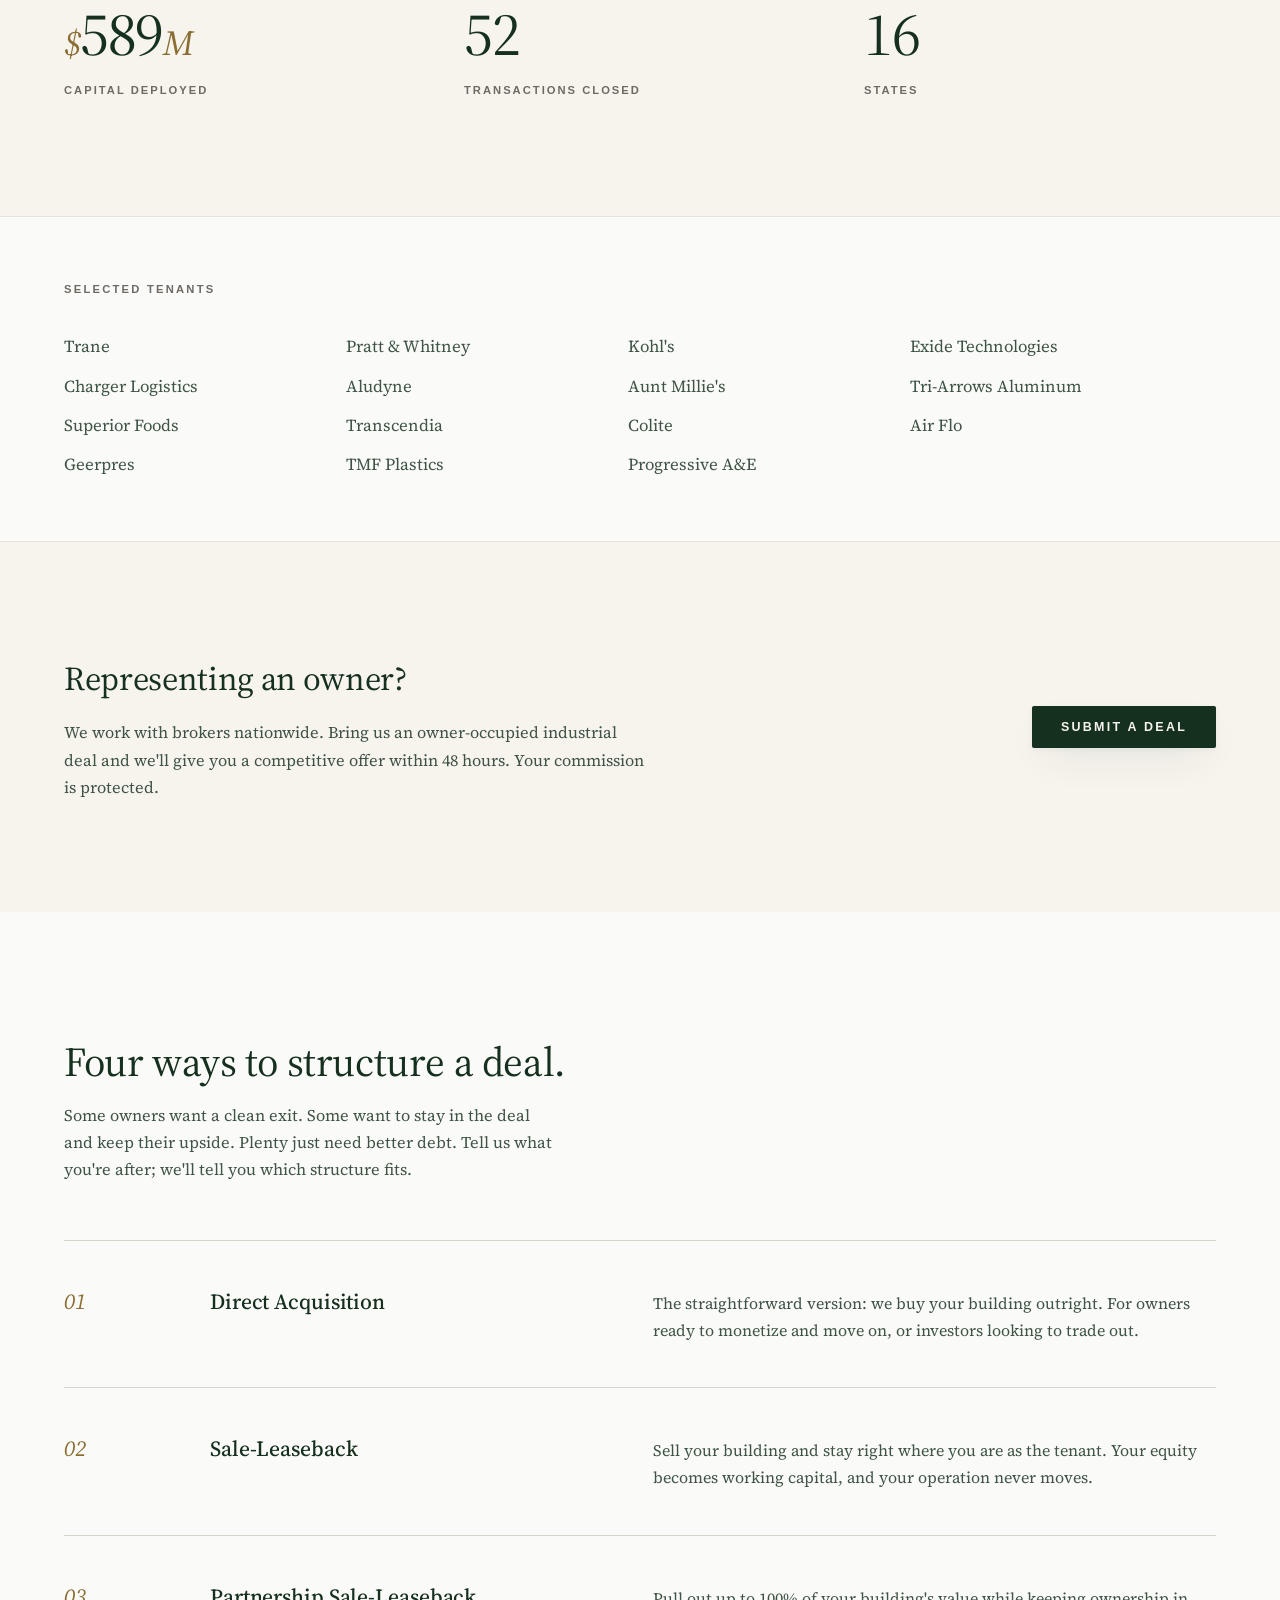
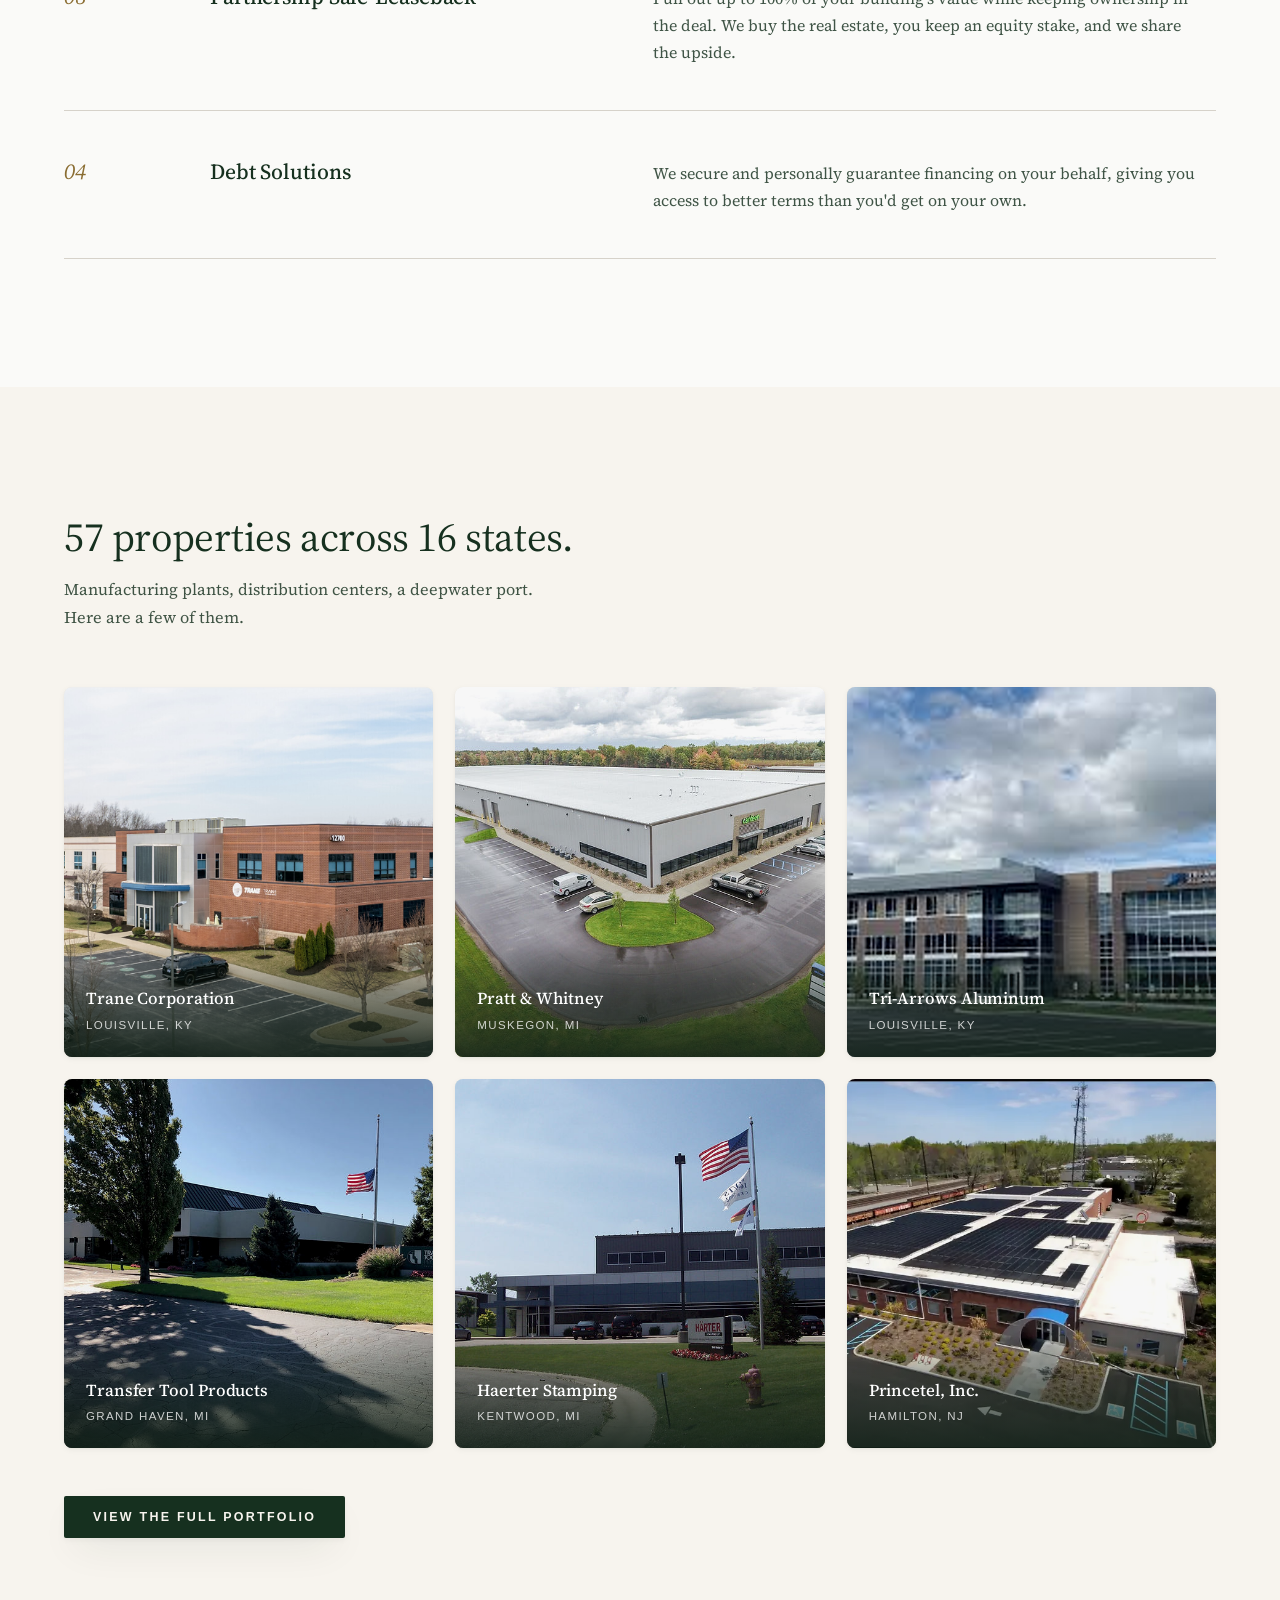
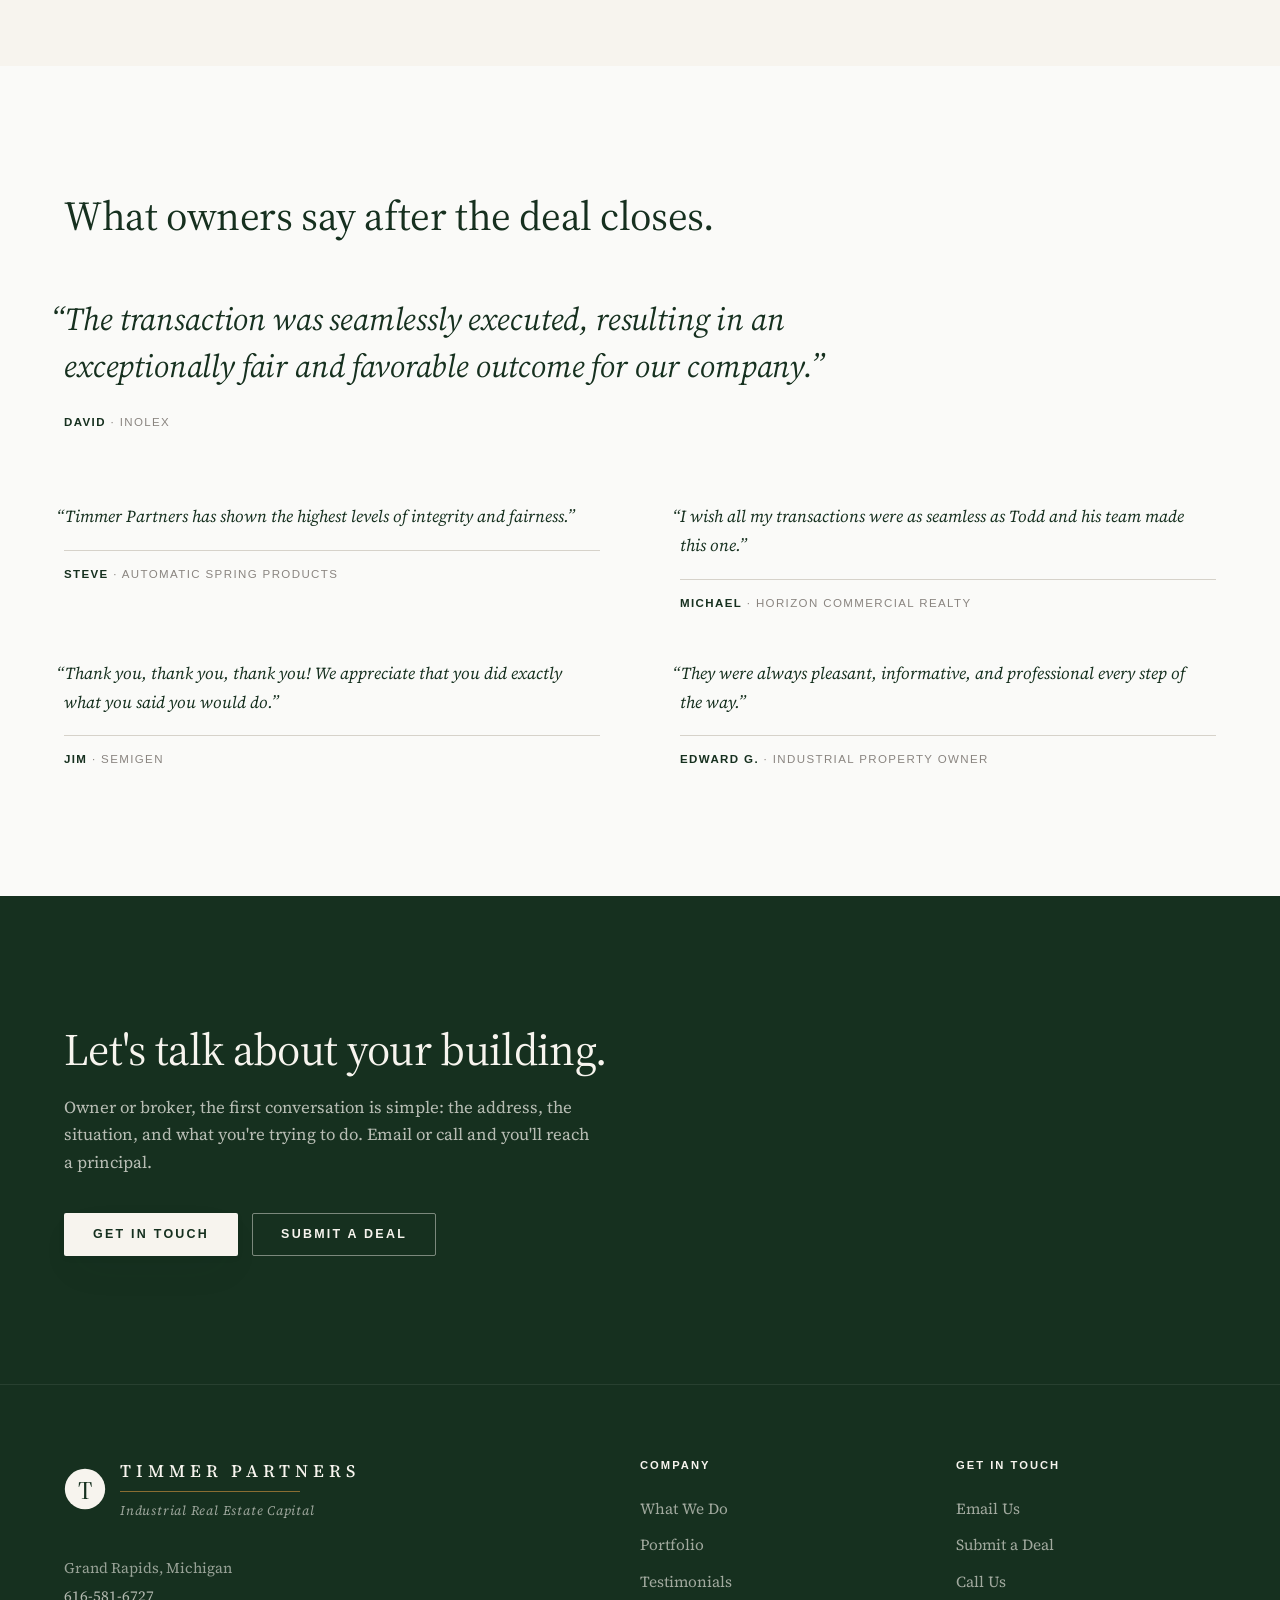
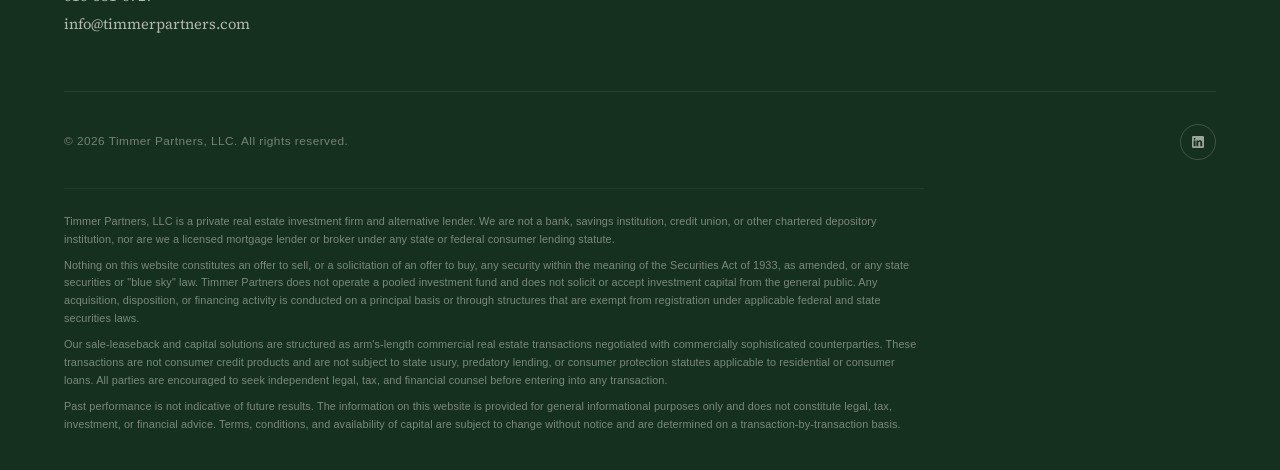
==== commit 1b233d10: "UI polish: quietly expensive details Balanced heading wraps and pretty paragraph wraps site-wide. Si" ====
--- a/index.html
+++ b/index.html
@@ -29,7 +29,8 @@
     <link rel="preconnect" href="https://fonts.gstatic.com" crossorigin>
     <link href="https://fonts.googleapis.com/css2?family=Source+Serif+4:ital,opsz,wght@0,8..60,300..700;1,8..60,300..700&display=swap" rel="stylesheet">
 
-    <link rel="stylesheet" href="styles.css?v=6">
+    <link rel="preload" href="hero-industrial.jpg" as="image" fetchpriority="high">
+    <link rel="stylesheet" href="styles.css?v=7">
 
     <!-- Schema.org Organization -->
     <script type="application/ld+json">
--- a/styles.css
+++ b/styles.css
@@ -101,6 +101,10 @@
 /* Anchor targets clear the fixed header */
 section[id] { scroll-margin-top: 96px; }
 
+/* Micro-typography */
+h1, h2, h3, .section-heading { text-wrap: balance; }
+p, .section-lede, blockquote { text-wrap: pretty; }
+
 /* Keyboard focus + selection, on brand */
 :focus-visible {
     outline: 2px solid var(--bronze);
@@ -395,7 +399,9 @@
     object-fit: cover;
     border-radius: var(--radius);
     box-shadow: var(--shadow-lg);
-    filter: saturate(0.88) brightness(0.96);
+    outline: 1px solid rgba(138, 109, 50, 0.24);
+    outline-offset: -1px;
+    filter: saturate(0.92) brightness(0.97);
 }
 .hero-content {
     max-width: 920px;
@@ -455,6 +461,19 @@
 }
 .hero-buttons { display: flex; gap: 14px; flex-wrap: wrap; }
 
+@media (prefers-reduced-motion: no-preference) {
+    .hero-content { animation: hero-rise 700ms var(--ease) both; }
+    .hero-bg { animation: hero-fade 900ms var(--ease) 150ms both; }
+}
+@keyframes hero-rise {
+    from { opacity: 0; transform: translateY(14px); }
+    to   { opacity: 1; transform: none; }
+}
+@keyframes hero-fade {
+    from { opacity: 0; }
+    to   { opacity: 1; }
+}
+
 /* ---------- Stats bar ---------- */
 .stats-bar {
     padding: clamp(80px, 9vw, 120px) 0;
@@ -569,7 +588,7 @@
     grid-template-columns: 90px minmax(0, 1.1fr) minmax(0, 1.6fr);
     gap: 16px 56px;
     align-items: baseline;
-    padding: 40px 0;
+    padding: 44px 0;
     border-bottom: 1px solid var(--border-strong);
 }
 .solution-num {
@@ -617,12 +636,12 @@
 .portfolio-card img {
     width: 100%; height: 100%;
     object-fit: cover;
-    filter: saturate(0.88) brightness(0.96);
+    filter: saturate(0.82) contrast(1.02) brightness(0.97);
     transition: transform 600ms var(--ease), filter var(--t-med);
 }
 .portfolio-card:hover img {
-    transform: scale(1.03);
-    filter: saturate(1) brightness(1);
+    transform: scale(1.02);
+    filter: saturate(1) contrast(1) brightness(1);
 }
 .portfolio-card-overlay {
     position: absolute;
@@ -751,7 +770,7 @@
 /* ---------- Testimonials ---------- */
 .testimonials {
     padding: var(--space-section) 0;
-    background: var(--warm-white);
+    background: var(--paper);
 }
 .quote-feature {
     margin: 0 0 72px;
@@ -766,6 +785,7 @@
     line-height: 1.45;
     letter-spacing: -0.005em;
     margin-bottom: 24px;
+    text-indent: -0.45em;
 }
 .quote-grid {
     display: grid;
@@ -780,6 +800,7 @@
     color: var(--forest);
     line-height: 1.7;
     margin-bottom: 18px;
+    text-indent: -0.45em;
 }
 .quote figcaption,
 .quote-feature figcaption {
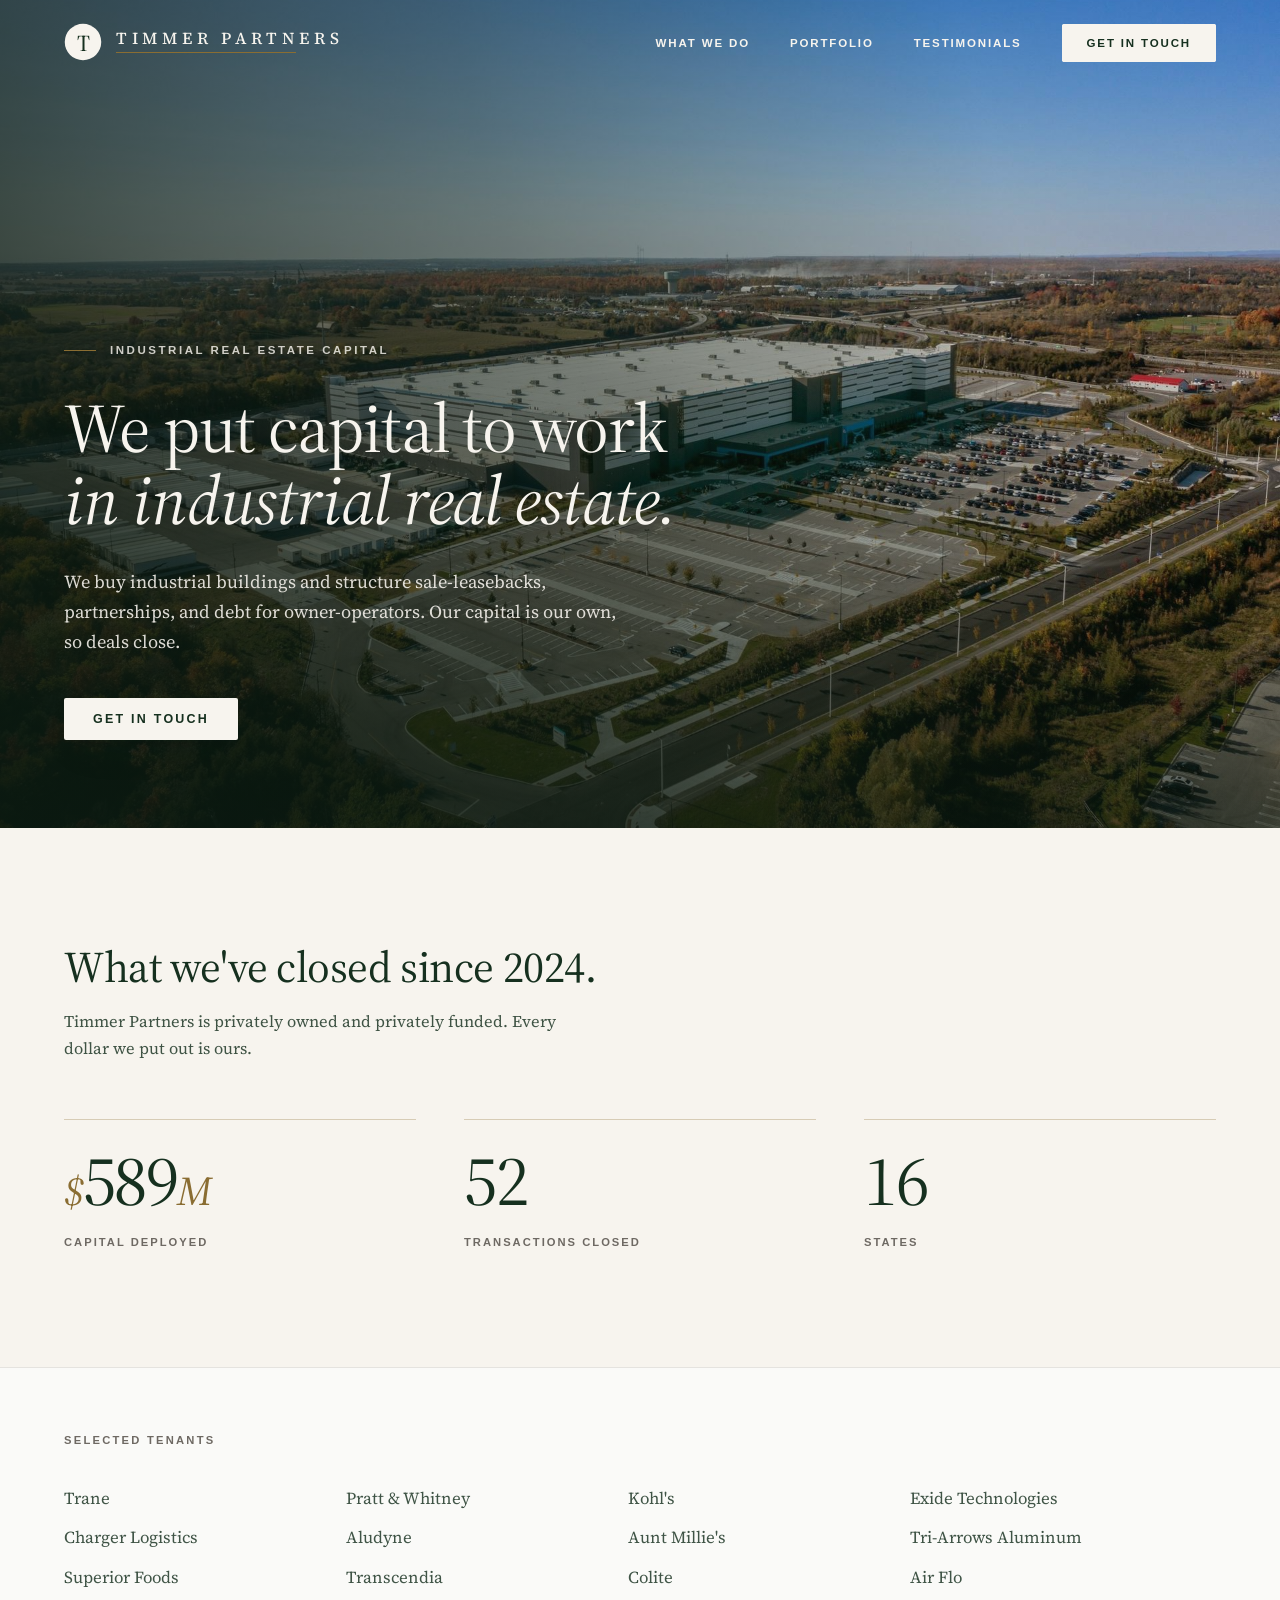
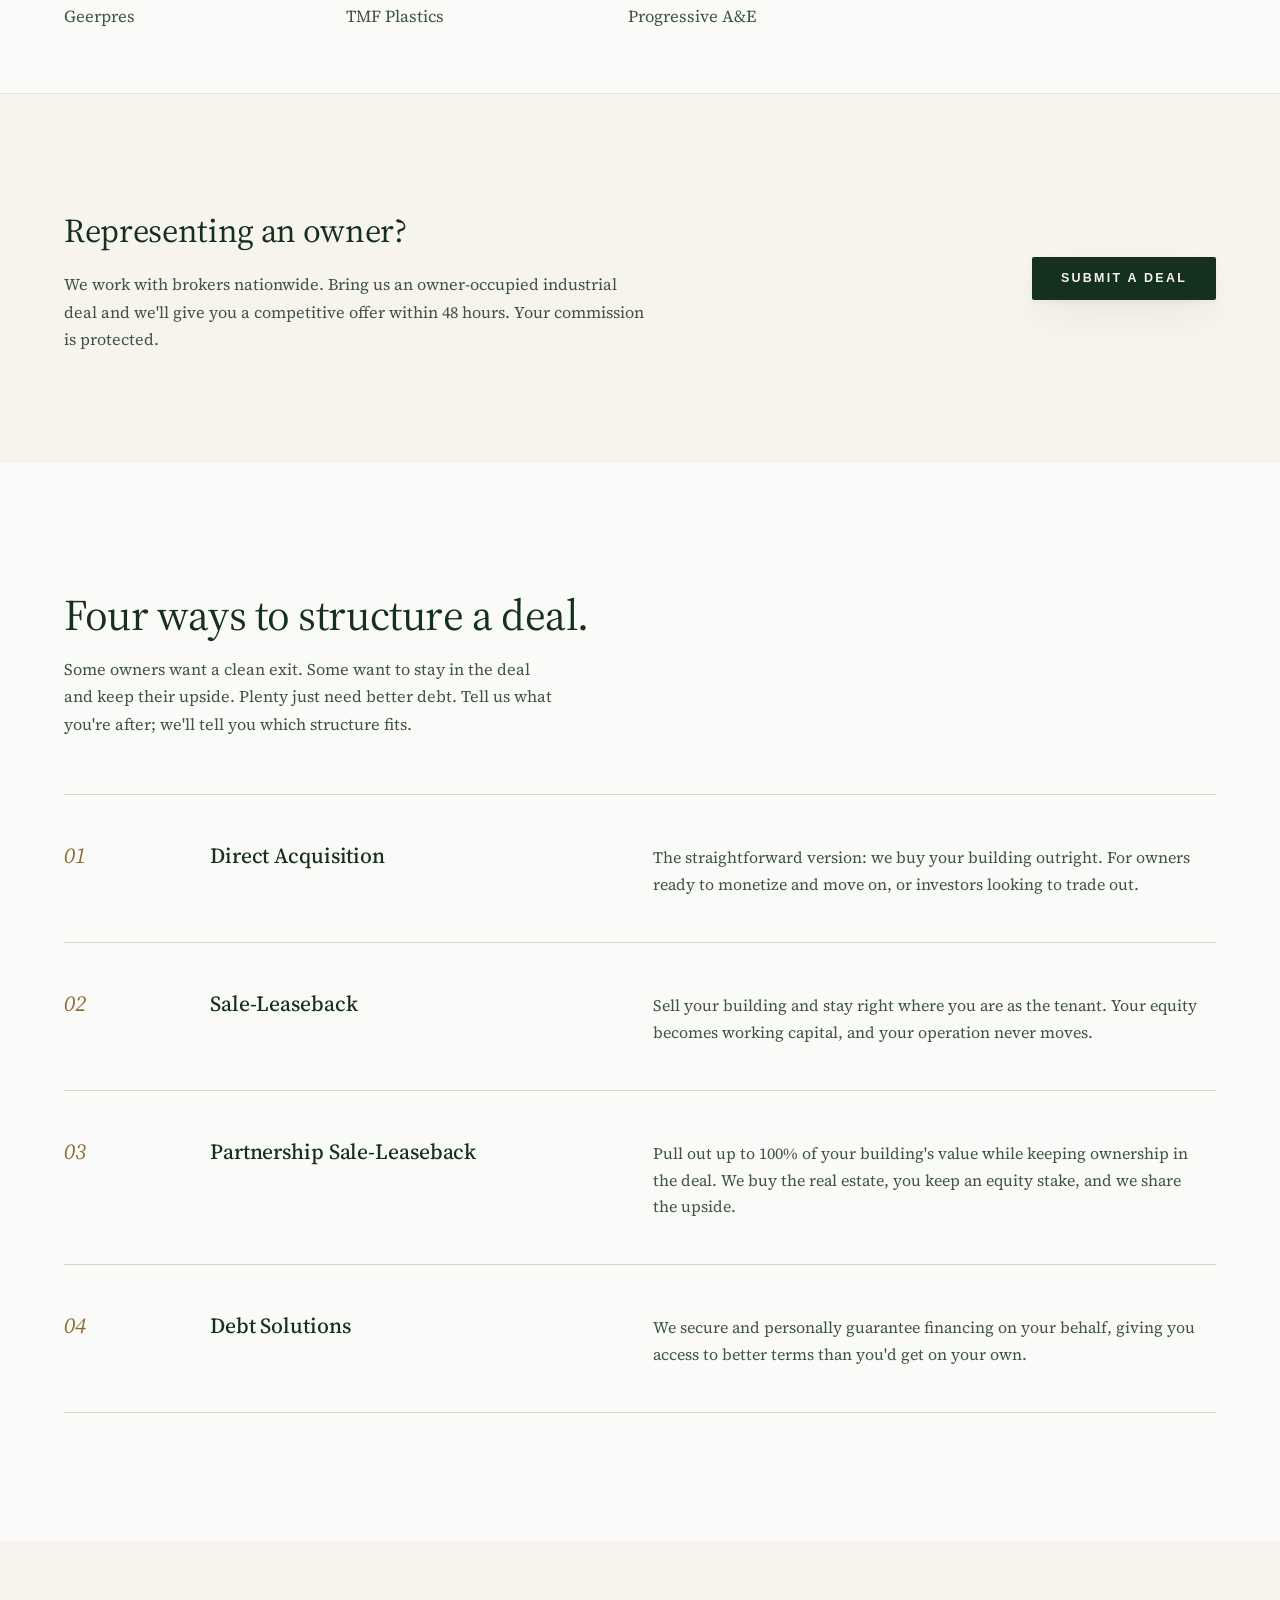
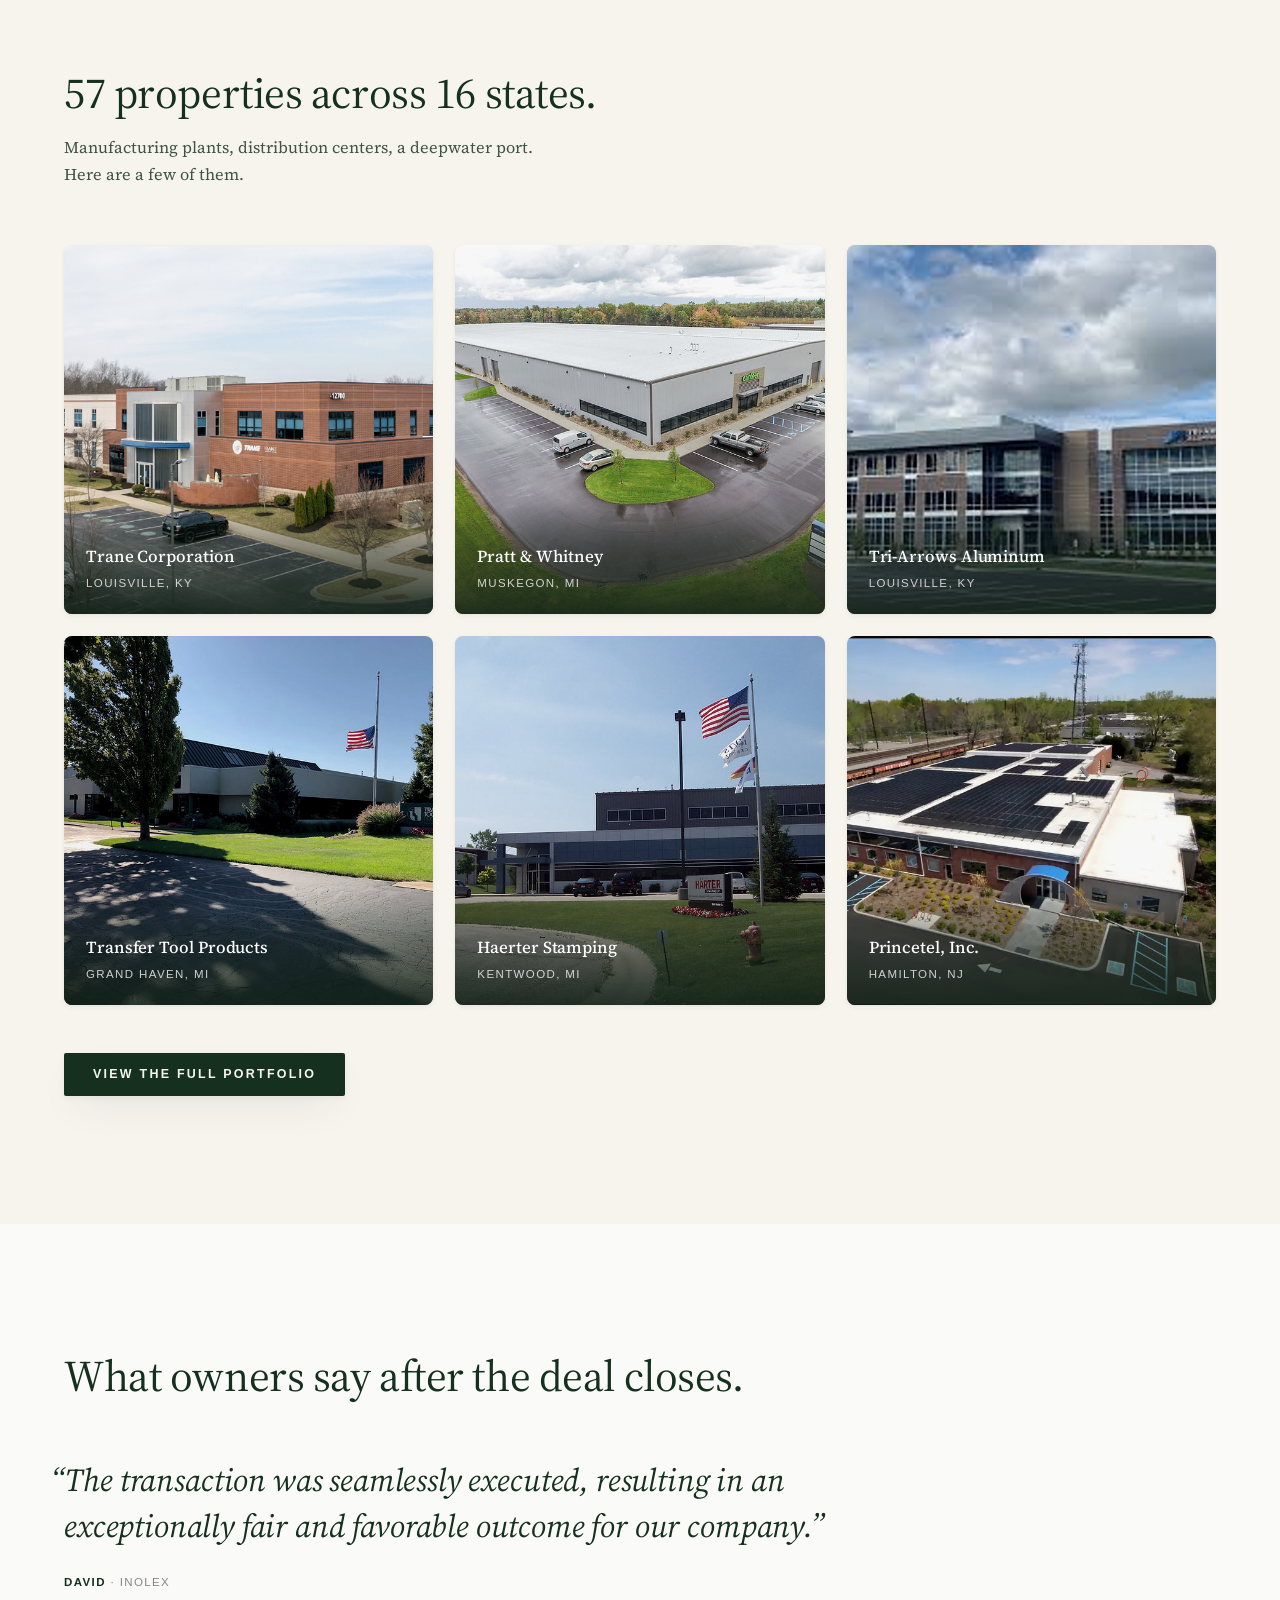
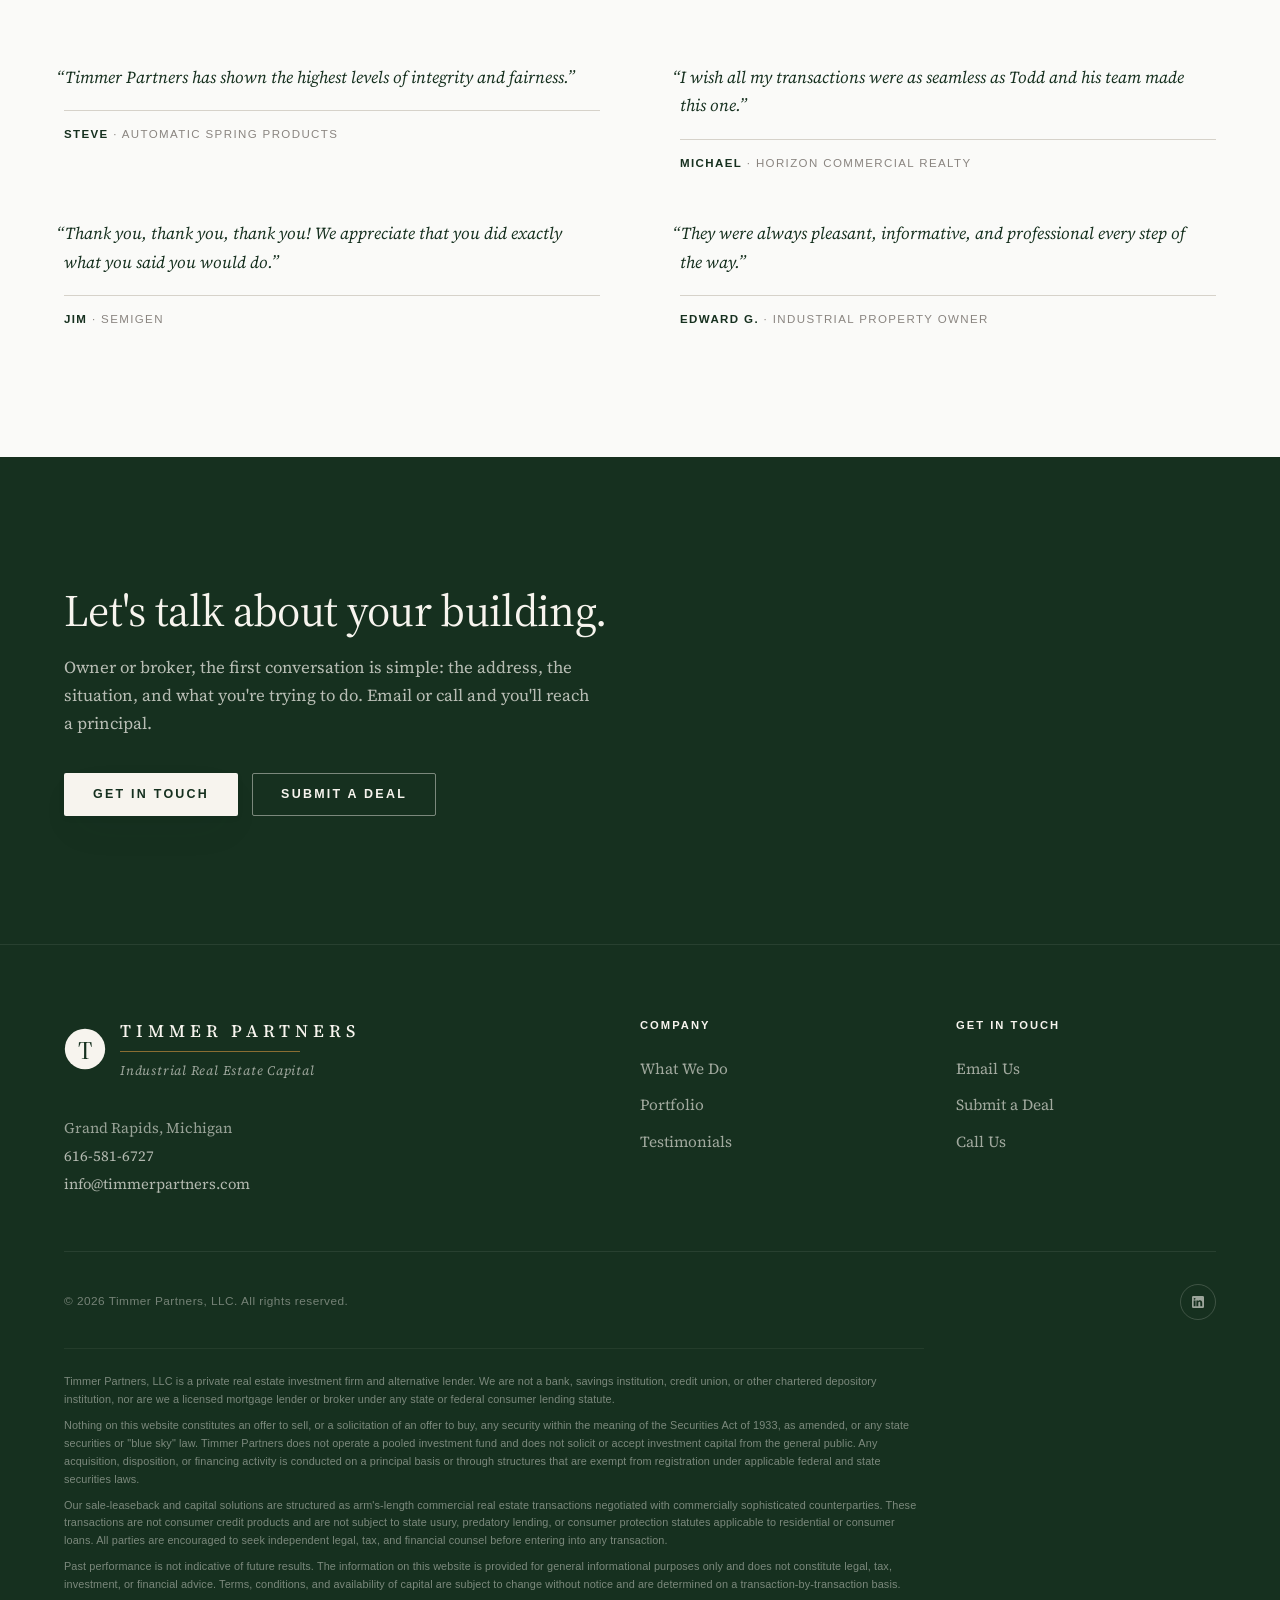
==== commit 3111efce: "Full-bleed cinematic hero with new Class A facility photo Hero recomposed as a full-viewport image h" ====
--- a/index.html
+++ b/index.html
@@ -30,7 +30,7 @@
     <link href="https://fonts.googleapis.com/css2?family=Source+Serif+4:ital,opsz,wght@0,8..60,300..700;1,8..60,300..700&display=swap" rel="stylesheet">
 
     <link rel="preload" href="hero-industrial.jpg" as="image" fetchpriority="high">
-    <link rel="stylesheet" href="styles.css?v=7">
+    <link rel="stylesheet" href="styles.css?v=8">
 
     <!-- Schema.org Organization -->
     <script type="application/ld+json">
@@ -56,7 +56,7 @@
 <body>
 
     <!-- HEADER -->
-    <header id="header">
+    <header id="header" class="header-clear">
         <nav class="container">
             <a href="index.html" class="logo" aria-label="Timmer Partners home">
                 <svg class="logo-mark" viewBox="0 0 100 100" xmlns="http://www.w3.org/2000/svg" aria-hidden="true">
@@ -82,8 +82,8 @@
 
     <!-- HERO -->
     <section class="hero">
-        <div class="hero-bg">
-            <img src="hero-industrial.jpg" alt="" aria-hidden="true" width="1330" height="570">
+        <div class="hero-media" aria-hidden="true">
+            <img src="hero-industrial.jpg" alt="" width="1920" height="1279" fetchpriority="high">
         </div>
         <div class="container">
             <div class="hero-content">
@@ -91,7 +91,7 @@
                 <h1>We put capital to work <span class="accent">in industrial real estate.</span></h1>
                 <p>We buy industrial buildings and structure sale-leasebacks, partnerships, and debt for owner-operators. Our capital is our own, so deals close.</p>
                 <div class="hero-buttons">
-                    <a href="#contact" class="btn btn-primary">Get in Touch</a>
+                    <a href="#contact" class="btn btn-white">Get in Touch</a>
                 </div>
             </div>
         </div>
--- a/styles.css
+++ b/styles.css
@@ -140,7 +140,7 @@
 
 .section-heading {
     font-family: var(--font-serif);
-    font-size: clamp(1.9rem, 3.2vw, 2.6rem);
+    font-size: clamp(2rem, 3.4vw, 2.8rem);
     font-weight: 400;
     line-height: 1.12;
     letter-spacing: -0.01em;
@@ -370,41 +370,54 @@
     transition: var(--t-fast);
 }
 
-/* ---------- Hero (homepage) ---------- */
+/* Transparent header over the hero image; solid after scroll */
+header.header-clear:not(.scrolled) {
+    background: transparent;
+    border-bottom-color: transparent;
+    backdrop-filter: none;
+    -webkit-backdrop-filter: none;
+}
+header.header-clear:not(.scrolled) .logo-wordmark { color: var(--warm-white); }
+header.header-clear:not(.scrolled) .logo-mark circle { fill: var(--warm-white); }
+header.header-clear:not(.scrolled) .logo-mark text { fill: var(--forest); }
+header.header-clear:not(.scrolled) .nav-links a:not(.nav-cta) { color: var(--warm-white); }
+header.header-clear:not(.scrolled) .nav-links.active a:not(.nav-cta) { color: var(--forest); }
+header.header-clear:not(.scrolled) .nav-cta {
+    background: var(--warm-white);
+    color: var(--forest) !important;
+    border-color: var(--warm-white);
+}
+header.header-clear:not(.scrolled) .mobile-toggle span { background: var(--warm-white); }
+
+/* ---------- Hero (homepage, full-bleed) ---------- */
 .hero {
     position: relative;
+    display: flex;
+    align-items: flex-end;
+    min-height: clamp(560px, 92svh, 880px);
+    padding: 160px 0 88px;
+    background: var(--forest-deep);
+    color: var(--warm-white);
     overflow: hidden;
-    min-height: 0;
-    display: flex;
-    flex-direction: column;
-    padding: 168px 0 96px;
-    background: var(--paper);
-    isolation: auto;
-}
-.hero > .container { order: 1; position: relative; z-index: 1; }
-.hero-bg {
-    order: 2;
-    position: relative;
-    inset: auto;
-    z-index: 0;
+}
+.hero-media { position: absolute; inset: 0; }
+.hero-media img {
     width: 100%;
-    max-width: var(--container);
-    margin: 64px auto 0;
-    padding: 0 24px;
-    box-sizing: border-box;
-}
-.hero-bg img {
-    width: 100%;
-    aspect-ratio: 21 / 9;
+    height: 100%;
     object-fit: cover;
-    border-radius: var(--radius);
-    box-shadow: var(--shadow-lg);
-    outline: 1px solid rgba(138, 109, 50, 0.24);
-    outline-offset: -1px;
-    filter: saturate(0.92) brightness(0.97);
-}
+    object-position: 62% 38%;
+}
+.hero-media::after {
+    content: '';
+    position: absolute;
+    inset: 0;
+    background:
+        linear-gradient(76deg, rgba(11, 26, 17, 0.86) 0%, rgba(11, 26, 17, 0.52) 44%, rgba(11, 26, 17, 0.16) 78%, rgba(11, 26, 17, 0.10) 100%),
+        linear-gradient(to top, rgba(11, 26, 17, 0.62) 0%, rgba(11, 26, 17, 0.12) 34%, transparent 55%);
+}
+.hero > .container { position: relative; z-index: 1; width: 100%; }
 .hero-content {
-    max-width: 920px;
+    max-width: 800px;
     position: relative;
     z-index: 1;
     padding: 0;
@@ -418,7 +431,7 @@
     font-weight: 600;
     letter-spacing: 0.22em;
     text-transform: uppercase;
-    color: var(--warm-gray-2);
+    color: rgba(247, 244, 238, 0.82);
     margin-bottom: 32px;
     padding: 0;
     border: none;
@@ -437,15 +450,16 @@
 }
 .hero h1 {
     font-family: var(--font-serif);
-    font-size: clamp(2.6rem, 5.6vw, 4.8rem);
-    font-weight: 400;
-    line-height: 1.04;
+    font-size: clamp(2.7rem, 5.4vw, 4.7rem);
+    font-weight: 400;
+    line-height: 1.05;
     letter-spacing: -0.015em;
-    margin-bottom: 36px;
-    color: var(--forest);
+    margin-bottom: 30px;
+    color: var(--warm-white);
+    text-shadow: 0 1px 24px rgba(11, 26, 17, 0.35);
 }
 .hero h1 .accent {
-    color: var(--forest);
+    color: var(--warm-white);
     font-style: italic;
     font-weight: 400;
     display: inline;
@@ -453,25 +467,20 @@
 .hero p {
     font-family: var(--font-serif);
     font-size: 1.14rem;
-    color: var(--text-2);
+    color: rgba(247, 244, 238, 0.88);
     line-height: 1.66;
-    margin-bottom: 44px;
-    max-width: 640px;
+    margin-bottom: 40px;
+    max-width: 560px;
     font-weight: 400;
 }
 .hero-buttons { display: flex; gap: 14px; flex-wrap: wrap; }
 
 @media (prefers-reduced-motion: no-preference) {
-    .hero-content { animation: hero-rise 700ms var(--ease) both; }
-    .hero-bg { animation: hero-fade 900ms var(--ease) 150ms both; }
+    .hero-content { animation: hero-rise 800ms var(--ease) both; }
 }
 @keyframes hero-rise {
-    from { opacity: 0; transform: translateY(14px); }
+    from { opacity: 0; transform: translateY(16px); }
     to   { opacity: 1; transform: none; }
-}
-@keyframes hero-fade {
-    from { opacity: 0; }
-    to   { opacity: 1; }
 }
 
 /* ---------- Stats bar ---------- */
@@ -494,7 +503,7 @@
 }
 .stat-number {
     font-family: var(--font-serif);
-    font-size: clamp(2.8rem, 5.2vw, 3.8rem);
+    font-size: clamp(3.1rem, 5.6vw, 4.4rem);
     font-weight: 400;
     letter-spacing: -0.02em;
     line-height: 1;
@@ -1146,9 +1155,8 @@
         border-bottom: 1px solid var(--border);
         box-shadow: var(--shadow);
     }
-    .hero { padding: 148px 0 80px; }
-    .hero-bg { margin-top: 48px; }
-    .hero-bg img { aspect-ratio: 4 / 3; }
+    .hero { padding: 136px 0 64px; min-height: clamp(520px, 88svh, 780px); }
+    .hero-media img { object-position: 58% 40%; }
     .section-head { margin-bottom: 44px; }
     .stats-grid { grid-template-columns: 1fr; gap: 40px; }
     .steps-grid { grid-template-columns: 1fr; gap: 56px; }
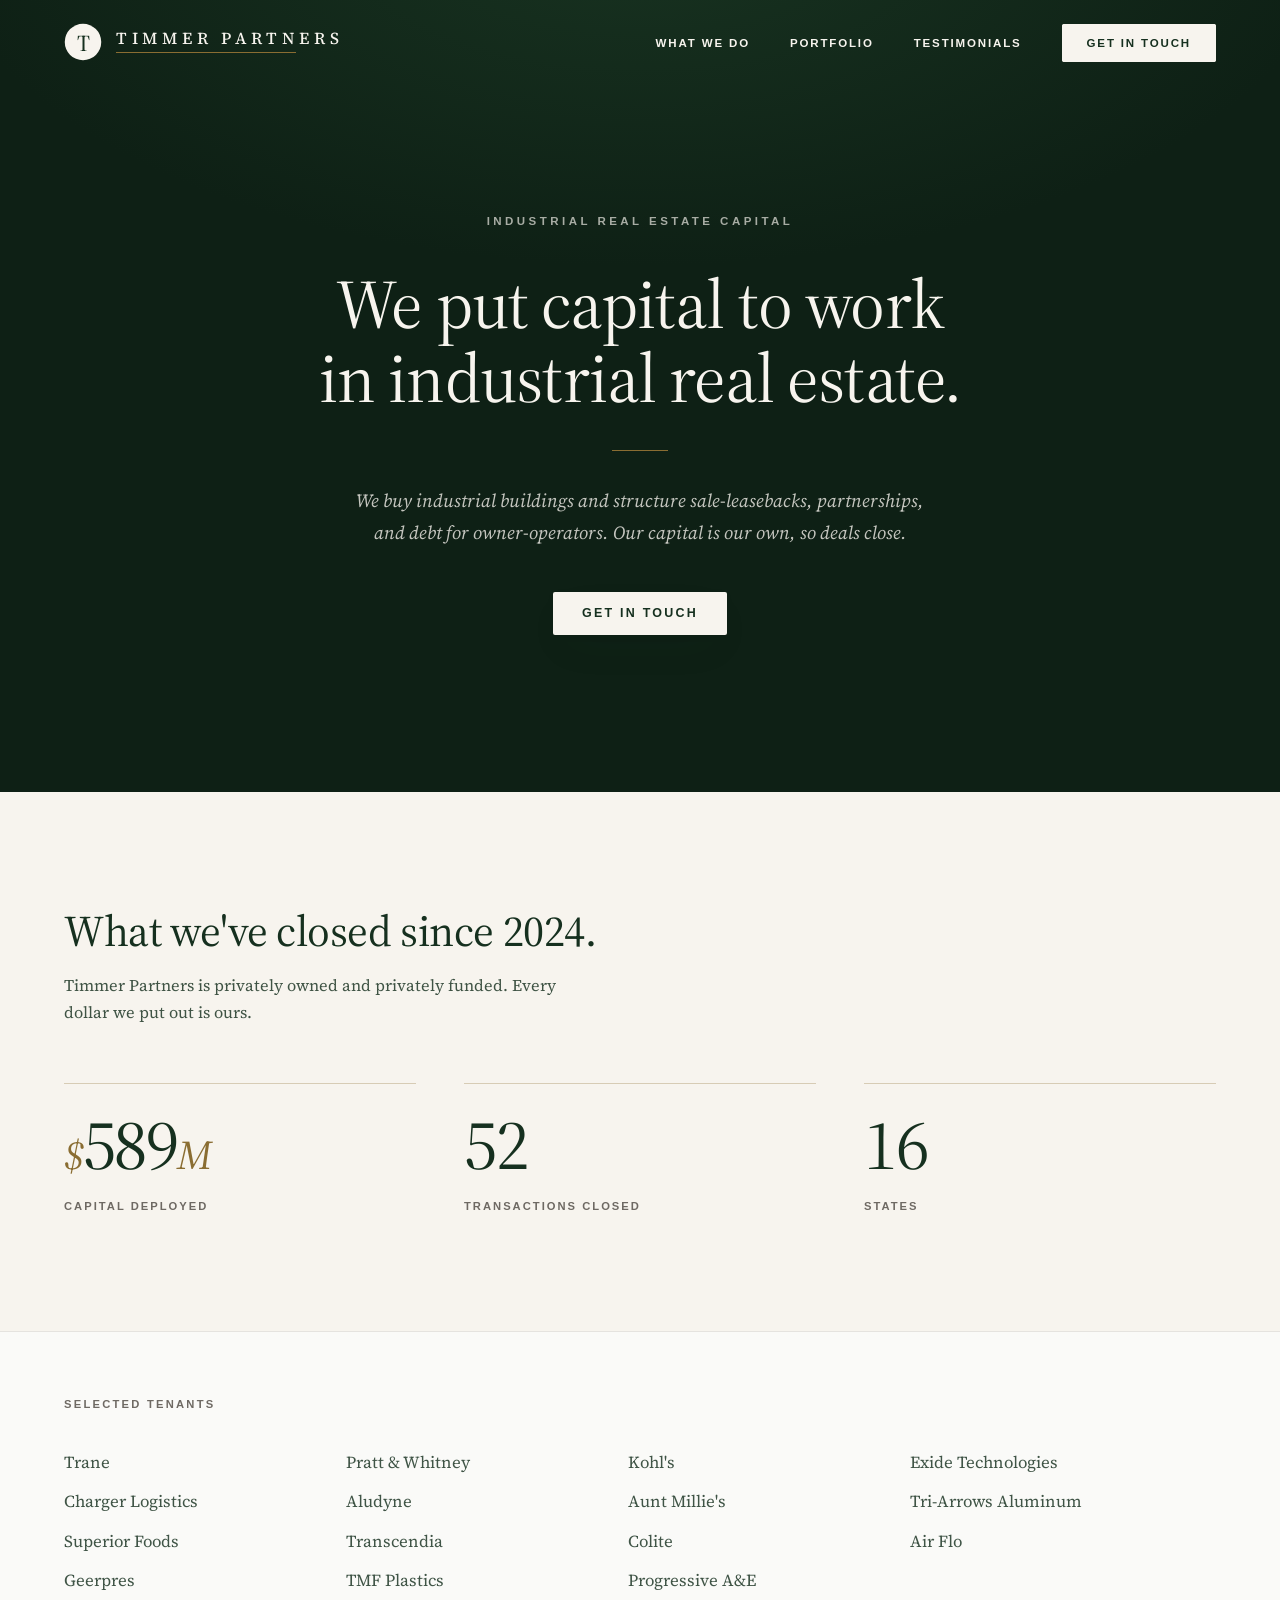
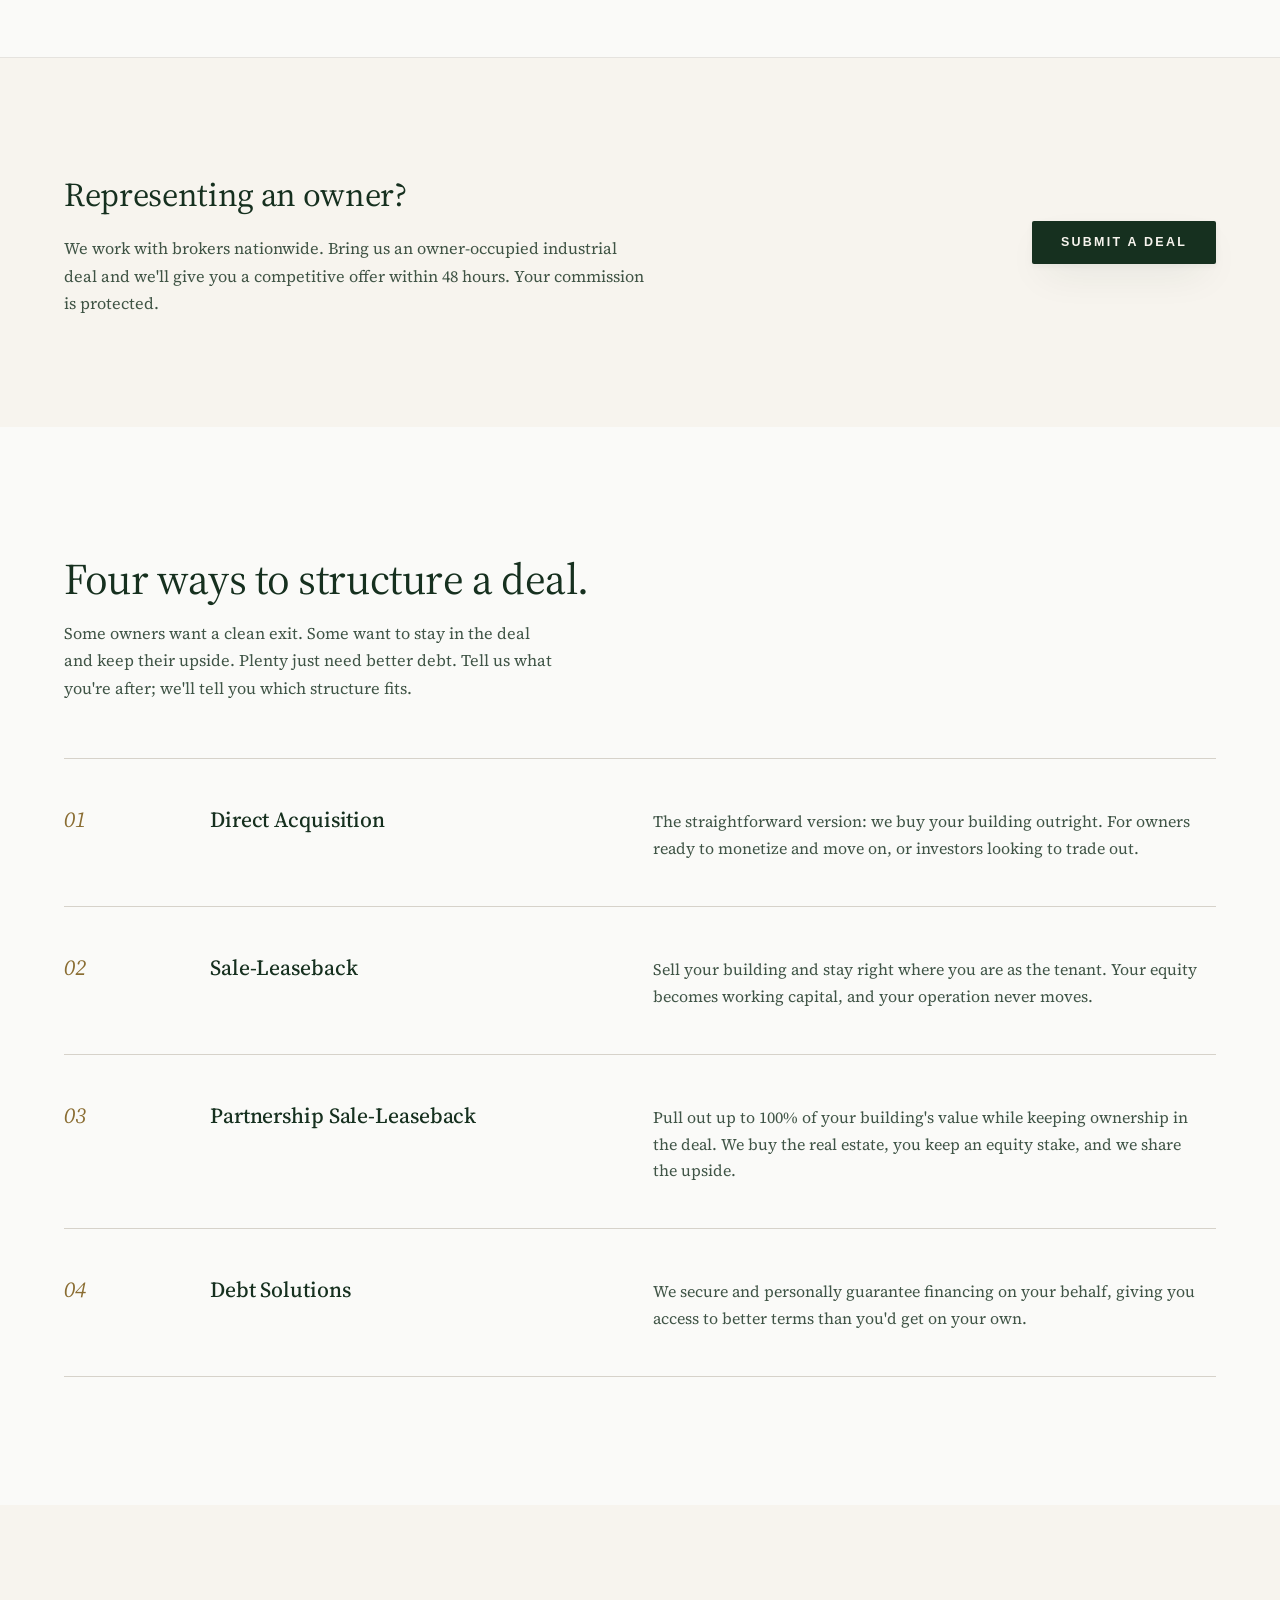
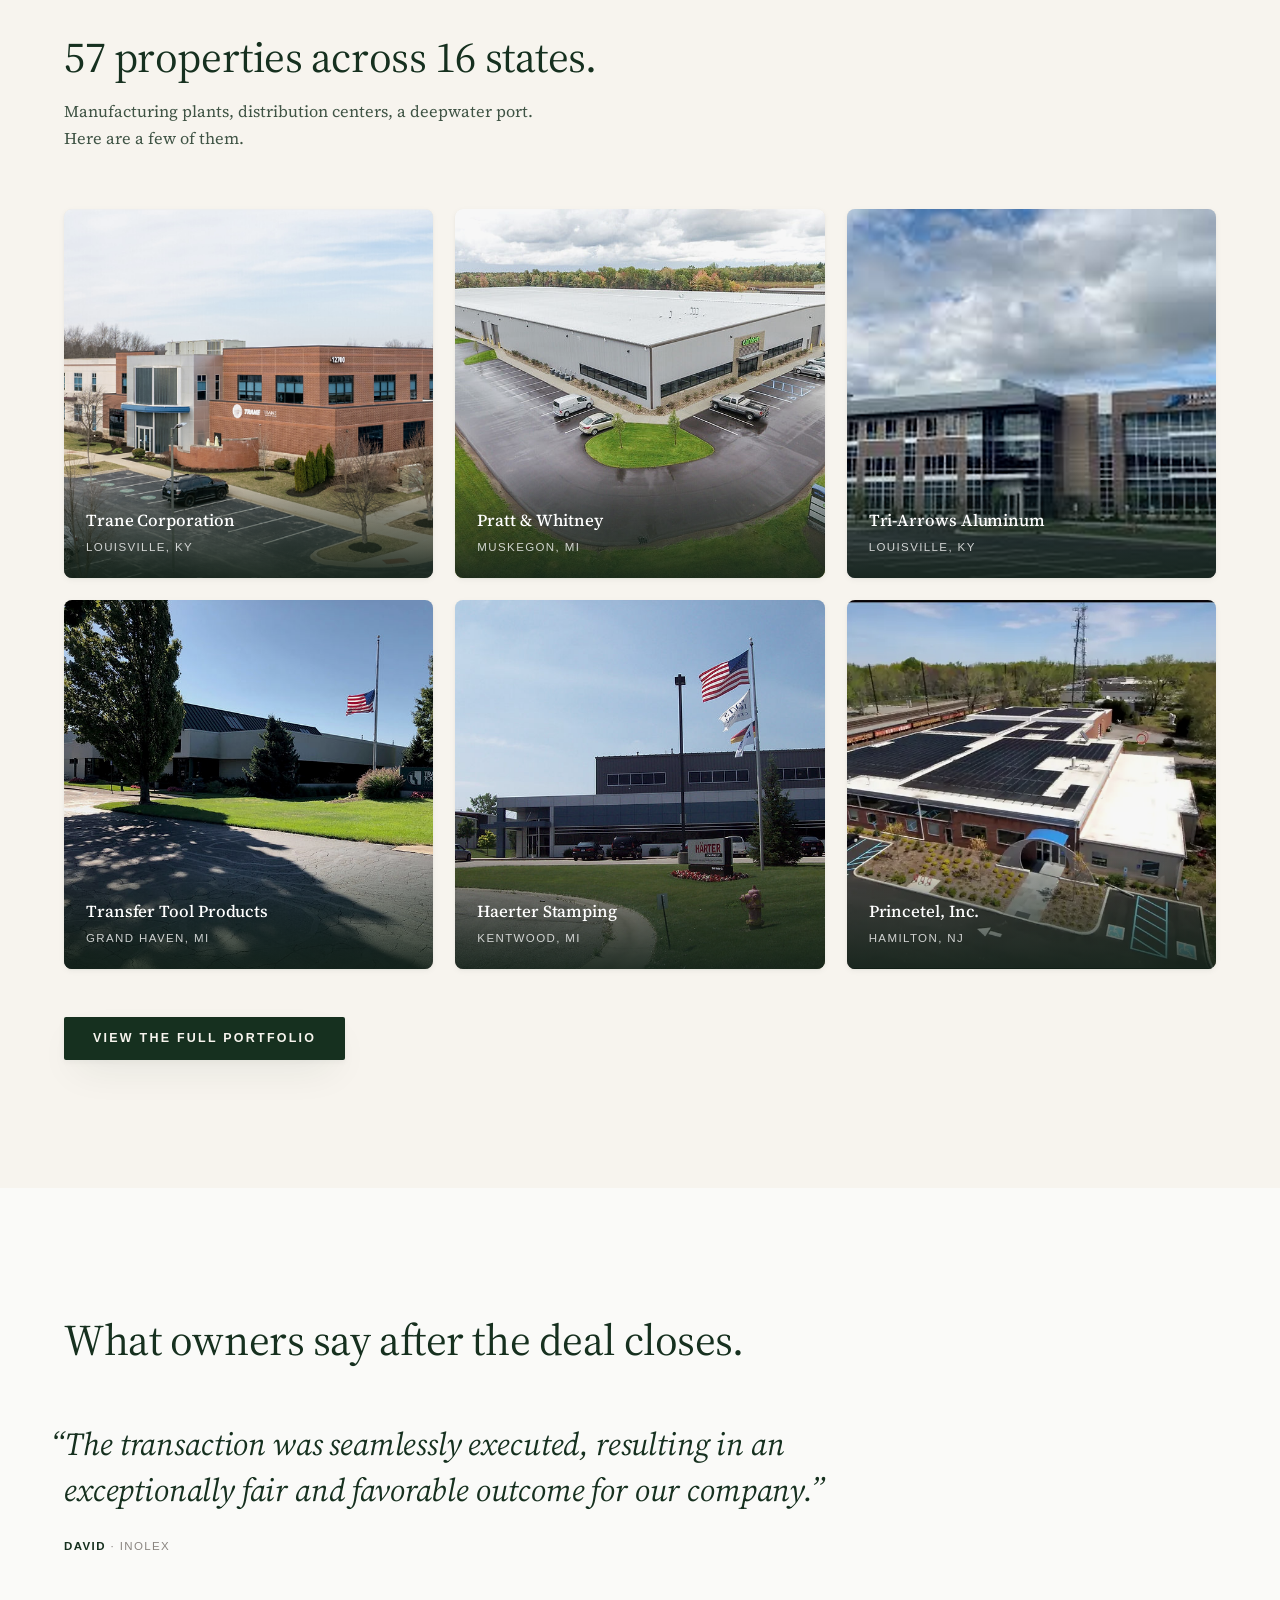
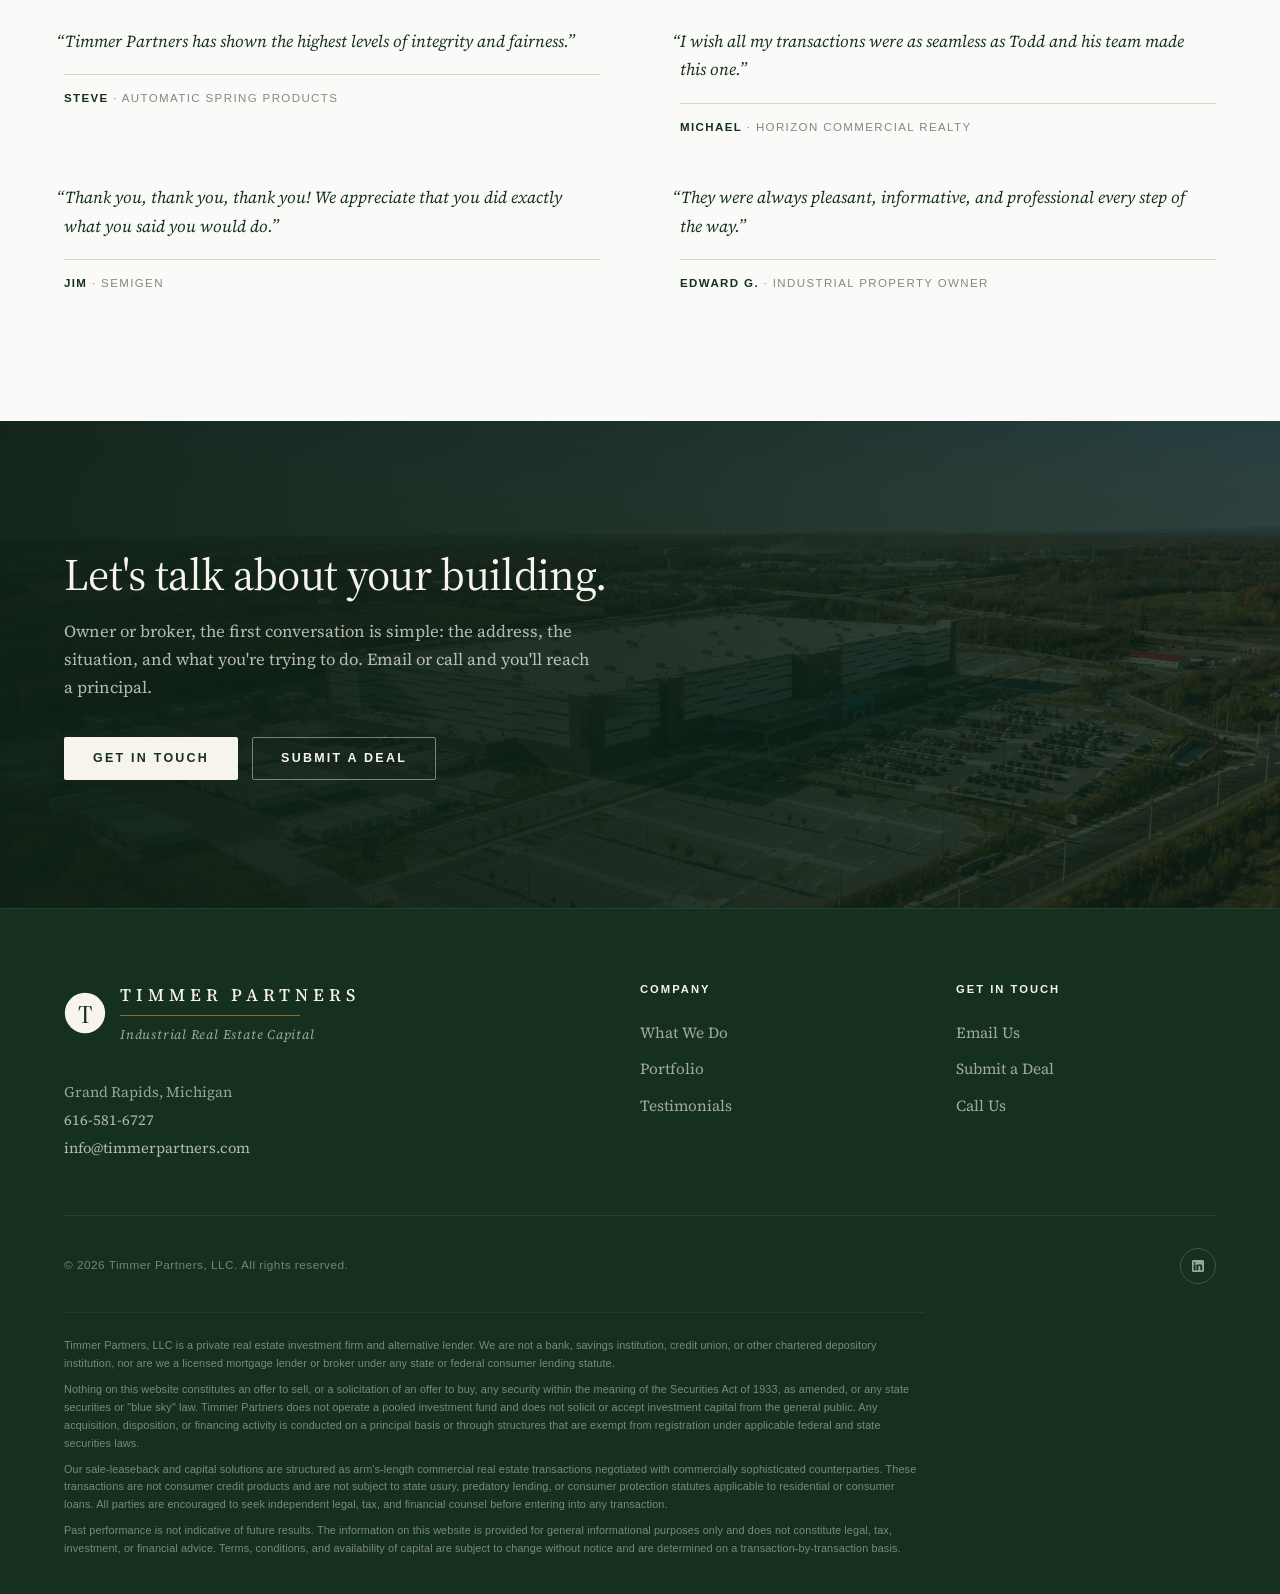
==== commit e4abb356: "Typographic hero on forest: the deck cover, digitized Hero is now a centered serif manifesto on deep" ====
--- a/index.html
+++ b/index.html
@@ -29,8 +29,7 @@
     <link rel="preconnect" href="https://fonts.gstatic.com" crossorigin>
     <link href="https://fonts.googleapis.com/css2?family=Source+Serif+4:ital,opsz,wght@0,8..60,300..700;1,8..60,300..700&display=swap" rel="stylesheet">
 
-    <link rel="preload" href="hero-industrial.jpg" as="image" fetchpriority="high">
-    <link rel="stylesheet" href="styles.css?v=8">
+    <link rel="stylesheet" href="styles.css?v=9">
 
     <!-- Schema.org Organization -->
     <script type="application/ld+json">
@@ -82,13 +81,11 @@
 
     <!-- HERO -->
     <section class="hero">
-        <div class="hero-media" aria-hidden="true">
-            <img src="hero-industrial.jpg" alt="" width="1920" height="1279" fetchpriority="high">
-        </div>
         <div class="container">
             <div class="hero-content">
                 <span class="hero-label">Industrial Real Estate Capital</span>
-                <h1>We put capital to work <span class="accent">in industrial real estate.</span></h1>
+                <h1>We put capital to work in industrial real estate.</h1>
+                <div class="hero-rule"></div>
                 <p>We buy industrial buildings and structure sale-leasebacks, partnerships, and debt for owner-operators. Our capital is our own, so deals close.</p>
                 <div class="hero-buttons">
                     <a href="#contact" class="btn btn-white">Get in Touch</a>
@@ -280,6 +277,9 @@
 
     <!-- FOOTER CTA -->
     <section class="footer-cta" id="contact">
+        <div class="footer-cta-media" aria-hidden="true">
+            <img src="hero-industrial.jpg" alt="" loading="lazy" width="1920" height="1279">
+        </div>
         <div class="container">
             <div class="footer-cta-inner">
                 <div>
--- a/styles.css
+++ b/styles.css
@@ -389,91 +389,64 @@
 }
 header.header-clear:not(.scrolled) .mobile-toggle span { background: var(--warm-white); }
 
-/* ---------- Hero (homepage, full-bleed) ---------- */
+/* ---------- Hero (homepage, typographic on forest) ---------- */
 .hero {
     position: relative;
     display: flex;
-    align-items: flex-end;
-    min-height: clamp(560px, 92svh, 880px);
-    padding: 160px 0 88px;
-    background: var(--forest-deep);
+    align-items: center;
+    text-align: center;
+    min-height: clamp(560px, 88svh, 840px);
+    padding: 150px 0 100px;
+    background:
+        radial-gradient(1100px 540px at 50% -10%, rgba(31, 64, 41, 0.6), transparent 64%),
+        var(--forest-deep);
     color: var(--warm-white);
     overflow: hidden;
 }
-.hero-media { position: absolute; inset: 0; }
-.hero-media img {
-    width: 100%;
-    height: 100%;
-    object-fit: cover;
-    object-position: 62% 38%;
-}
-.hero-media::after {
-    content: '';
-    position: absolute;
-    inset: 0;
-    background:
-        linear-gradient(76deg, rgba(11, 26, 17, 0.86) 0%, rgba(11, 26, 17, 0.52) 44%, rgba(11, 26, 17, 0.16) 78%, rgba(11, 26, 17, 0.10) 100%),
-        linear-gradient(to top, rgba(11, 26, 17, 0.62) 0%, rgba(11, 26, 17, 0.12) 34%, transparent 55%);
-}
 .hero > .container { position: relative; z-index: 1; width: 100%; }
 .hero-content {
-    max-width: 800px;
+    max-width: 860px;
+    margin: 0 auto;
     position: relative;
     z-index: 1;
     padding: 0;
 }
 .hero-label {
-    display: inline-flex;
-    align-items: center;
-    gap: 14px;
+    display: inline-block;
     font-family: var(--font-sans-ui);
     font-size: 0.72rem;
     font-weight: 600;
-    letter-spacing: 0.22em;
-    text-transform: uppercase;
-    color: rgba(247, 244, 238, 0.82);
-    margin-bottom: 32px;
-    padding: 0;
-    border: none;
-    border-radius: 0;
-    background: transparent;
-    backdrop-filter: none;
-    -webkit-backdrop-filter: none;
-}
-.hero-label::before {
-    content: '';
-    width: 32px;
+    letter-spacing: 0.3em;
+    text-transform: uppercase;
+    color: rgba(247, 244, 238, 0.66);
+    margin-bottom: 36px;
+}
+.hero h1 {
+    font-family: var(--font-serif);
+    font-size: clamp(2.8rem, 5.4vw, 4.6rem);
+    font-weight: 400;
+    line-height: 1.08;
+    letter-spacing: -0.012em;
+    margin-bottom: 34px;
+    color: var(--warm-white);
+}
+.hero-rule {
+    width: 56px;
     height: 1px;
-    border-radius: 0;
-    background: var(--brass);
-    box-shadow: none;
-}
-.hero h1 {
-    font-family: var(--font-serif);
-    font-size: clamp(2.7rem, 5.4vw, 4.7rem);
+    background: var(--bronze);
+    margin: 0 auto 34px;
+}
+.hero p {
+    font-family: var(--font-serif);
+    font-style: italic;
+    font-size: 1.16rem;
+    color: rgba(247, 244, 238, 0.78);
+    line-height: 1.7;
+    margin: 0 auto 44px;
+    max-width: 600px;
     font-weight: 400;
-    line-height: 1.05;
-    letter-spacing: -0.015em;
-    margin-bottom: 30px;
-    color: var(--warm-white);
-    text-shadow: 0 1px 24px rgba(11, 26, 17, 0.35);
-}
-.hero h1 .accent {
-    color: var(--warm-white);
-    font-style: italic;
-    font-weight: 400;
-    display: inline;
-}
-.hero p {
-    font-family: var(--font-serif);
-    font-size: 1.14rem;
-    color: rgba(247, 244, 238, 0.88);
-    line-height: 1.66;
-    margin-bottom: 40px;
-    max-width: 560px;
-    font-weight: 400;
-}
-.hero-buttons { display: flex; gap: 14px; flex-wrap: wrap; }
+}
+.hero-buttons { display: flex; gap: 14px; flex-wrap: wrap; justify-content: center; }
 
 @media (prefers-reduced-motion: no-preference) {
     .hero-content { animation: hero-rise 800ms var(--ease) both; }
@@ -828,11 +801,26 @@
 
 /* ---------- Footer CTA (dark forest block) ---------- */
 .footer-cta {
+    position: relative;
     padding: clamp(88px, 10vw, 128px) 0;
     background: var(--forest);
     color: var(--warm-white);
-}
-.footer-cta-inner { max-width: 720px; }
+    overflow: hidden;
+}
+.footer-cta-media { position: absolute; inset: 0; }
+.footer-cta-media img {
+    width: 100%;
+    height: 100%;
+    object-fit: cover;
+    object-position: 60% 42%;
+}
+.footer-cta-media::after {
+    content: '';
+    position: absolute;
+    inset: 0;
+    background: linear-gradient(to right, rgba(14, 32, 21, 0.97) 0%, rgba(14, 32, 21, 0.9) 48%, rgba(14, 32, 21, 0.78) 100%);
+}
+.footer-cta-inner { position: relative; z-index: 1; max-width: 720px; }
 .footer-cta h2 {
     font-family: var(--font-serif);
     font-size: clamp(2rem, 3.8vw, 2.8rem);
@@ -1155,8 +1143,7 @@
         border-bottom: 1px solid var(--border);
         box-shadow: var(--shadow);
     }
-    .hero { padding: 136px 0 64px; min-height: clamp(520px, 88svh, 780px); }
-    .hero-media img { object-position: 58% 40%; }
+    .hero { padding: 128px 0 80px; min-height: clamp(500px, 84svh, 720px); }
     .section-head { margin-bottom: 44px; }
     .stats-grid { grid-template-columns: 1fr; gap: 40px; }
     .steps-grid { grid-template-columns: 1fr; gap: 56px; }
